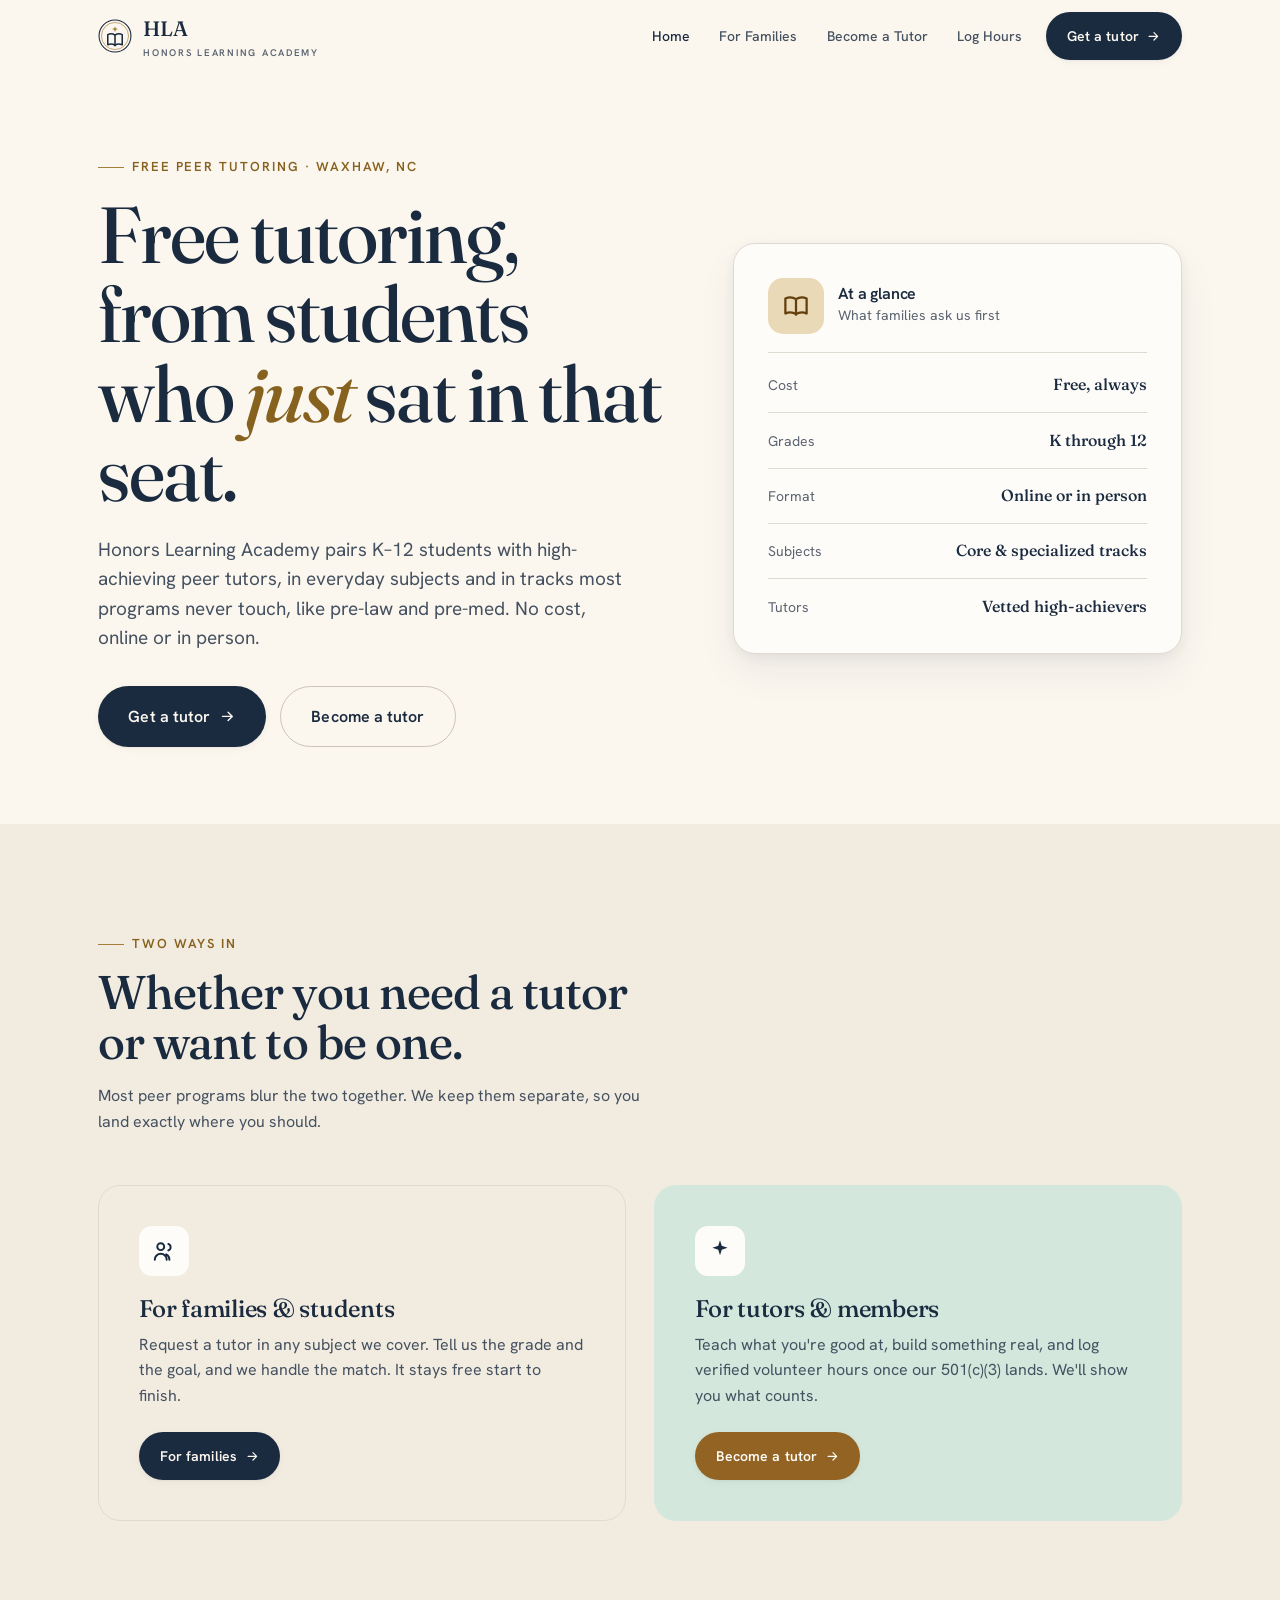
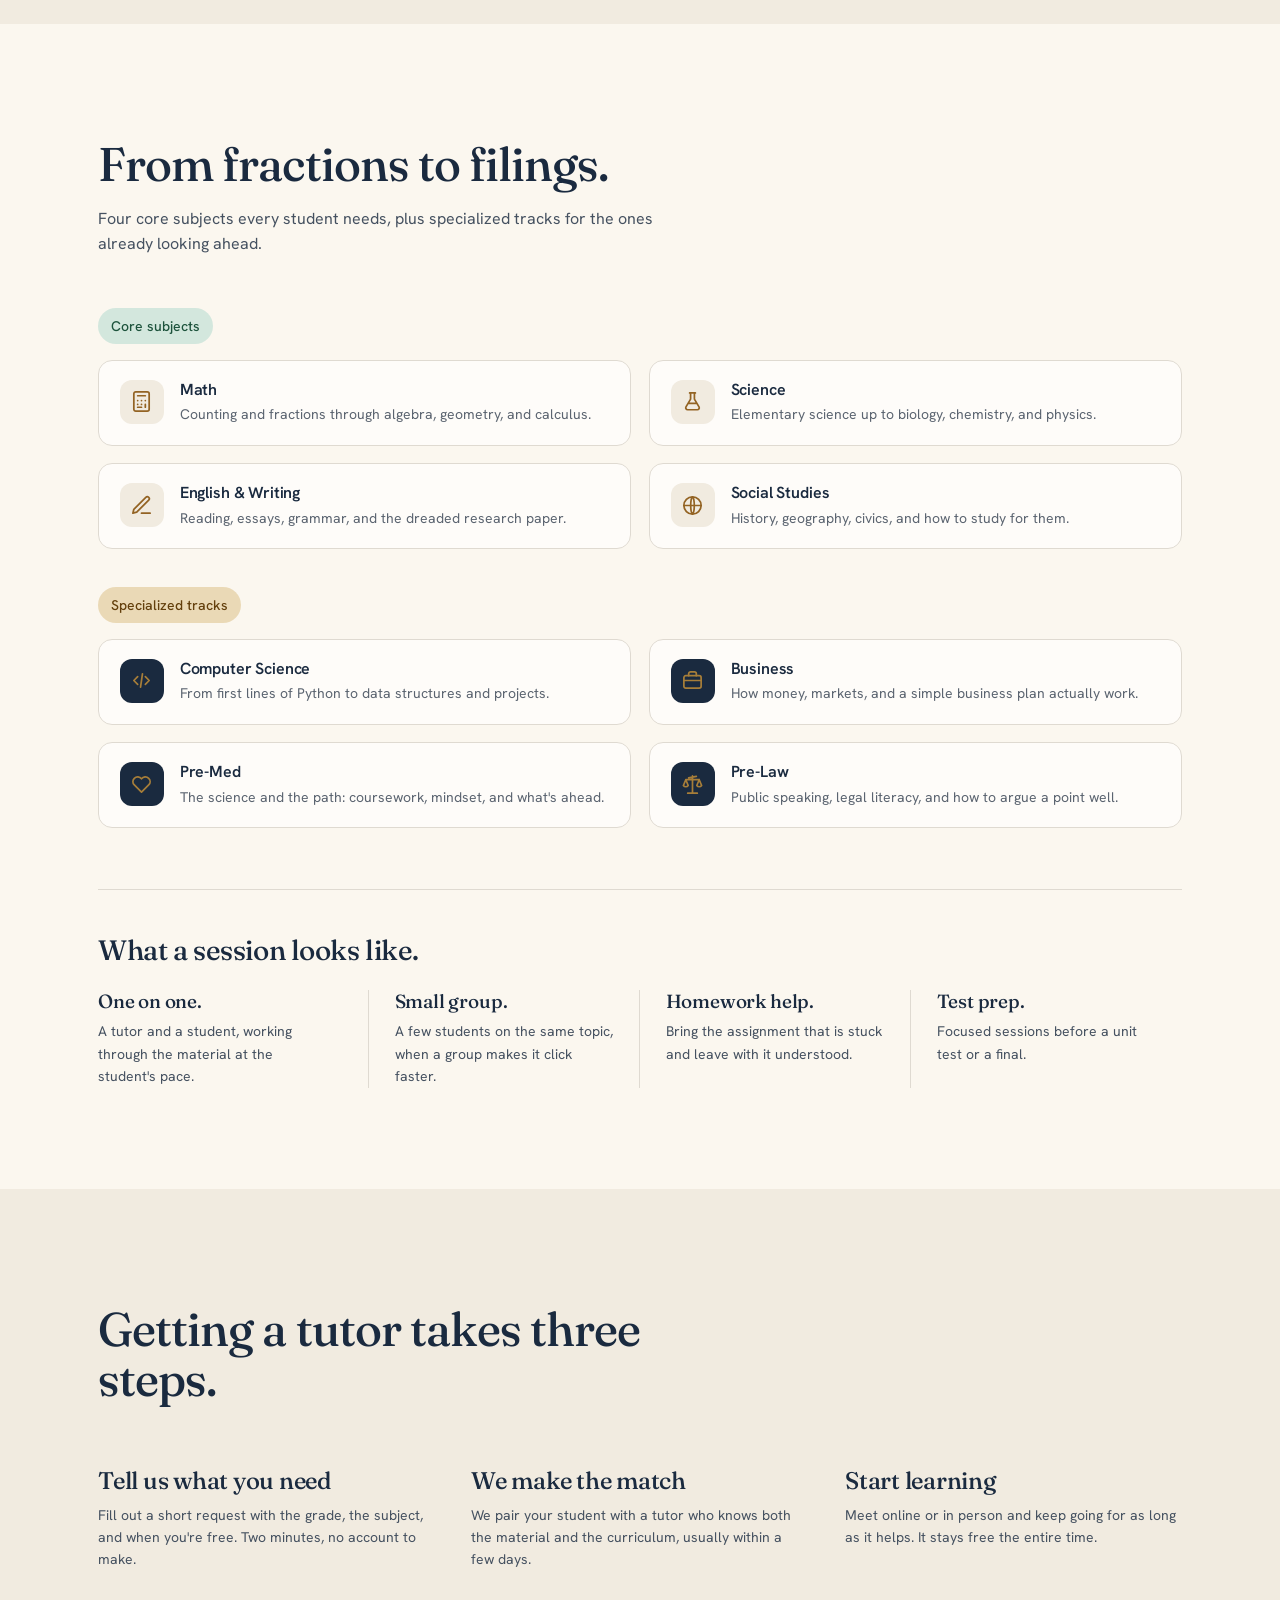
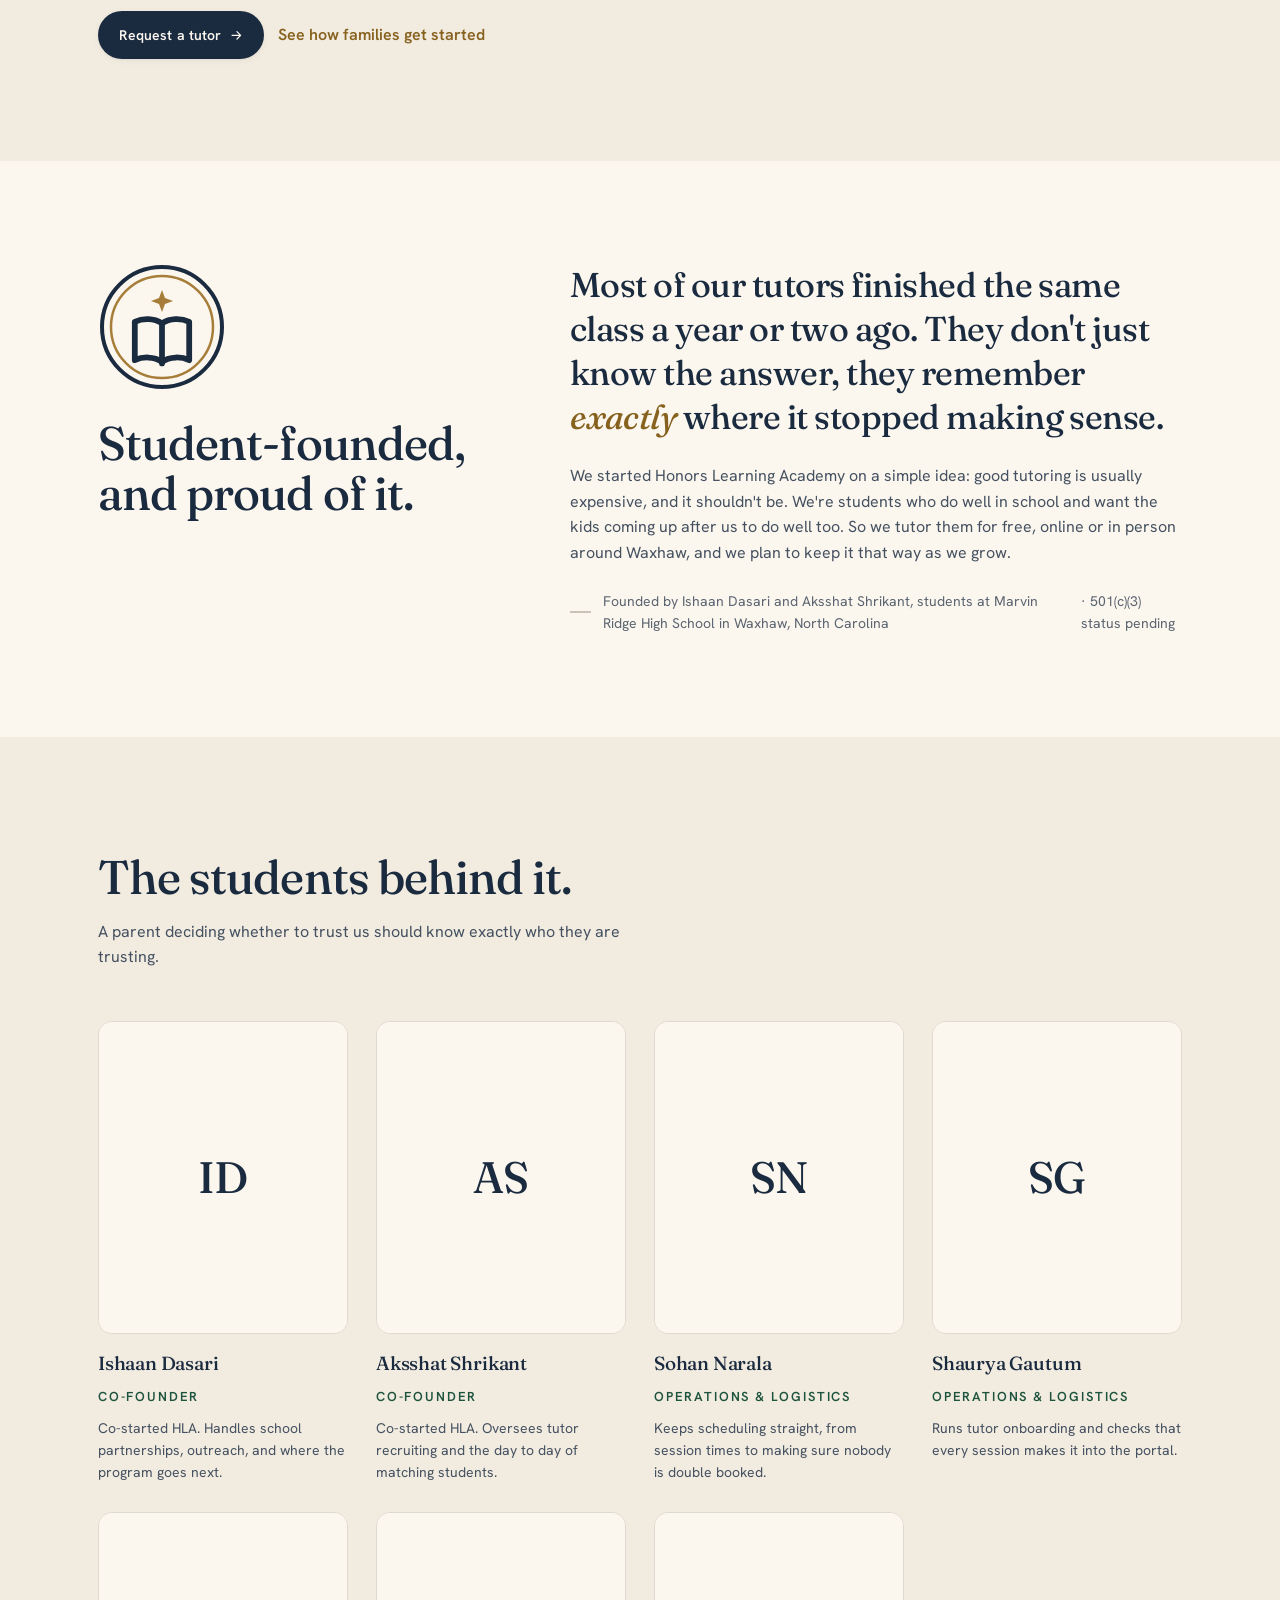
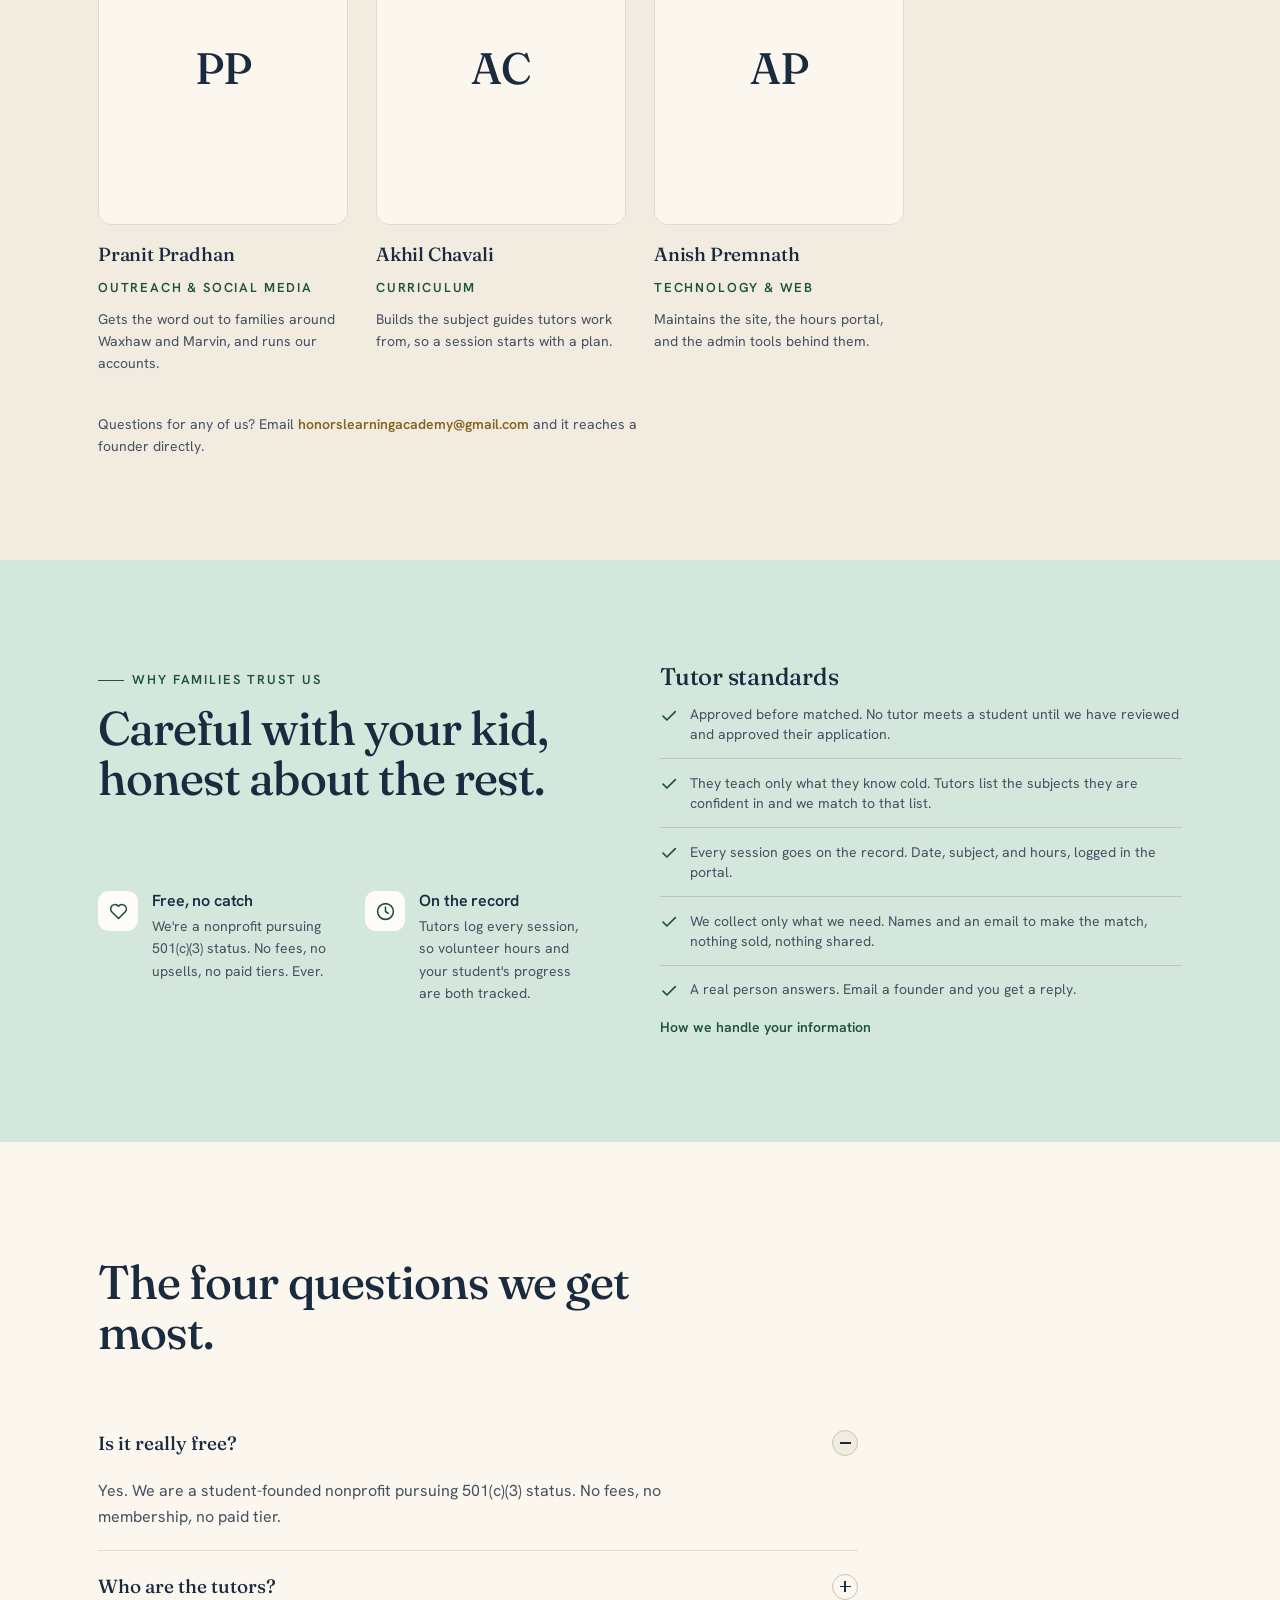
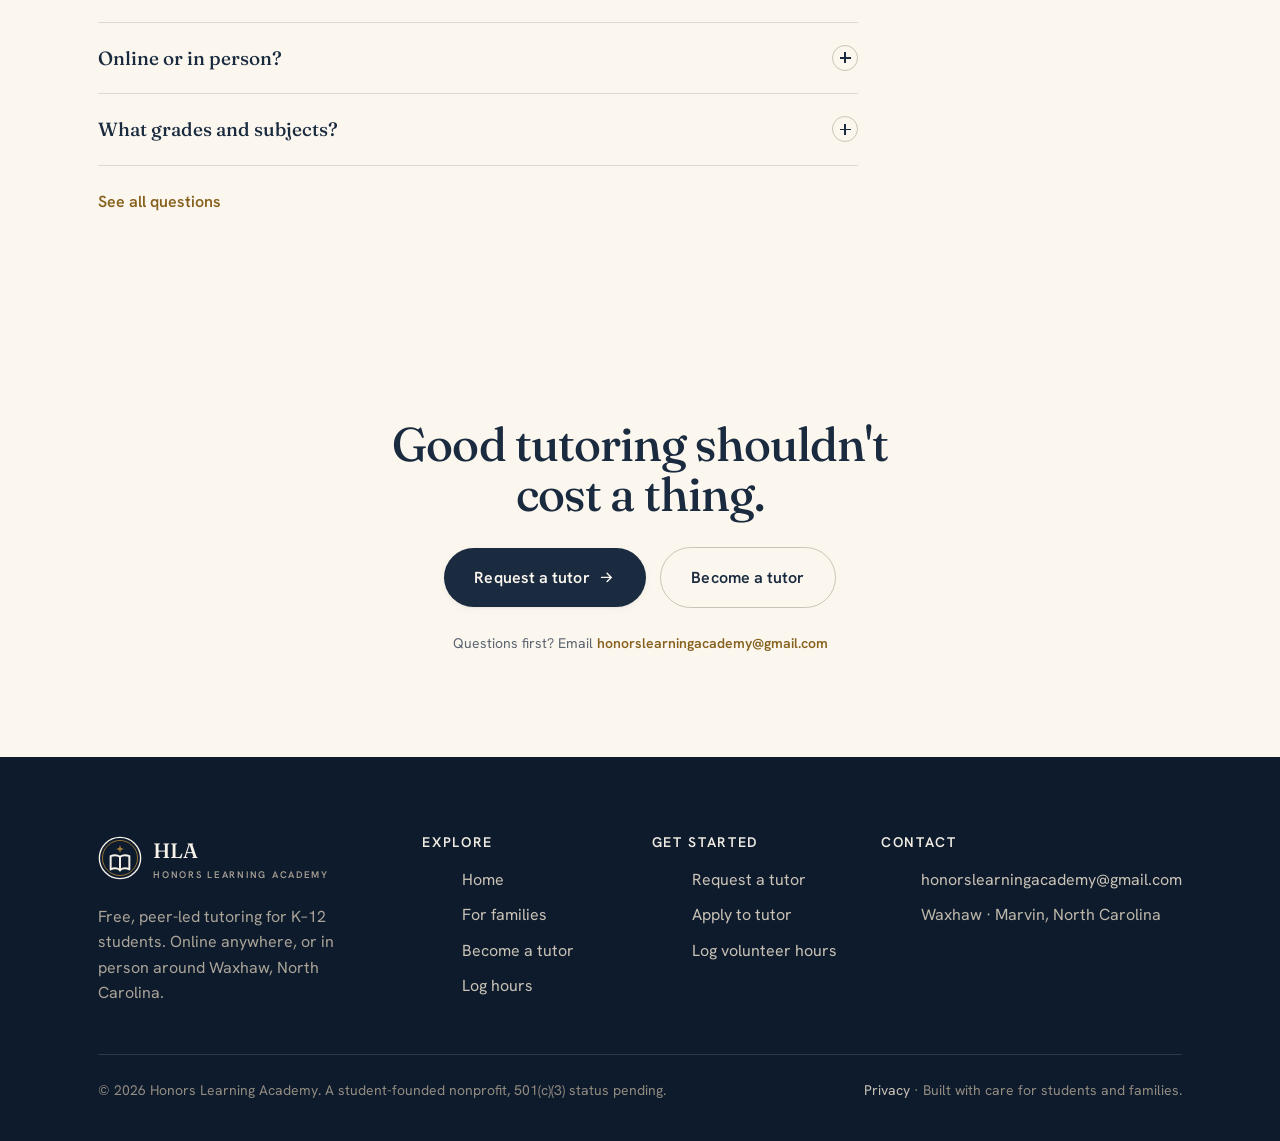
==== index.html @ f4c56e0d "Trim section scaffolding, cut hero redundancy, fill team bios" ====
<!DOCTYPE html>
<html lang="en">
<head>
  <meta charset="UTF-8" />
  <meta name="viewport" content="width=device-width, initial-scale=1" />
  <title>Honors Learning Academy: Free K–12 Tutoring in Waxhaw, NC</title>
  <meta name="description" content="A student-founded nonprofit offering free, peer-led tutoring for K–12 students in math, science, writing, and specialized tracks like pre-law and pre-med. Online or in person around Waxhaw, North Carolina." />
  <script>document.documentElement.classList.add('js');addEventListener('DOMContentLoaded',function(){setTimeout(function(){document.querySelectorAll('.reveal').forEach(function(e){e.classList.add('in')})},2400)})</script>
  <link rel="preconnect" href="https://fonts.googleapis.com" />
  <link rel="preconnect" href="https://fonts.gstatic.com" crossorigin />
  <link rel="stylesheet" href="css/styles.css" />
  <link rel="icon" href="assets/favicon.svg" type="image/svg+xml" />
  <link rel="stylesheet" href="css/pages.css" />
</head>
<body>
  <a class="skip-link" href="#main">Skip to content</a>
  <div data-nav></div>

  <main id="main">

    <!-- HERO -->
    <section class="hero wrap">
      <div class="hero__grid">
        <div class="hero__text">
          <span class="eyebrow reveal">Free peer tutoring · Waxhaw, NC</span>
          <h1 class="reveal" data-delay="1">Free tutoring, from students who <span class="serif-accent">just</span> sat in that seat.</h1>
          <p class="lede reveal" data-delay="2">Honors Learning Academy pairs K–12 students with high-achieving peer tutors, in everyday subjects and in tracks most programs never touch, like pre-law and pre-med. No cost, online or in person.</p>
          <div class="hero__btns reveal" data-delay="3">
            <a class="btn btn--primary btn--lg" href="students.html#request">Get a tutor <span data-ic="arrow"></span></a>
            <a class="btn btn--ghost btn--lg" href="tutors.html#apply">Become a tutor</a>
          </div>
        </div>

        <aside class="hero__aside reveal" data-delay="2">
          <div class="glance">
            <div class="glance__head">
              <div class="glance__badge" data-ic="book"></div>
              <div>
                <h3>At a glance</h3>
                <p>What families ask us first</p>
              </div>
            </div>
            <dl>
              <div class="row"><dt>Cost</dt><dd>Free, always</dd></div>
              <div class="row"><dt>Grades</dt><dd>K through 12</dd></div>
              <div class="row"><dt>Format</dt><dd>Online or in person</dd></div>
              <div class="row"><dt>Subjects</dt><dd>Core &amp; specialized tracks</dd></div>
              <div class="row"><dt>Tutors</dt><dd>Vetted high-achievers</dd></div>
            </dl>
          </div>
        </aside>
      </div>
    </section>

    <!-- TWO DOORS -->
    <section class="section band-sand">
      <div class="wrap">
        <div class="sec-head reveal">
          <span class="eyebrow">Two ways in</span>
          <h2>Whether you need a tutor or want to be one.</h2>
          <p>Most peer programs blur the two together. We keep them separate, so you land exactly where you should.</p>
        </div>
        <div class="doors">
          <div class="door door--family reveal">
            <div class="door__icon" data-ic="users"></div>
            <h3>For families &amp; students</h3>
            <p>Request a tutor in any subject we cover. Tell us the grade and the goal, and we handle the match. It stays free start to finish.</p>
            <a class="btn btn--primary" href="students.html">For families <span data-ic="arrow"></span></a>
          </div>
          <div class="door door--tutor reveal" data-delay="1">
            <div class="door__icon" data-ic="spark"></div>
            <h3>For tutors &amp; members</h3>
            <p>Teach what you're good at, build something real, and log verified volunteer hours once our 501(c)(3) lands. We'll show you what counts.</p>
            <a class="btn btn--gold" href="tutors.html">Become a tutor <span data-ic="arrow"></span></a>
          </div>
        </div>
      </div>
    </section>

    <!-- SUBJECTS -->
    <section class="section">
      <div class="wrap">
        <div class="sec-head reveal">
          <h2>From fractions to filings.</h2>
          <p>Four core subjects every student needs, plus specialized tracks for the ones already looking ahead.</p>
        </div>

        <div class="subjects__group reveal">
          <span class="pill pill--green" style="margin-bottom:1rem">Core subjects</span>
          <div class="subjects__grid">
            <div class="subj"><div class="subj__ic" data-ic="calc"></div><div><h4>Math</h4><p>Counting and fractions through algebra, geometry, and calculus.</p></div></div>
            <div class="subj"><div class="subj__ic" data-ic="flask"></div><div><h4>Science</h4><p>Elementary science up to biology, chemistry, and physics.</p></div></div>
            <div class="subj"><div class="subj__ic" data-ic="pen"></div><div><h4>English &amp; Writing</h4><p>Reading, essays, grammar, and the dreaded research paper.</p></div></div>
            <div class="subj"><div class="subj__ic" data-ic="globe"></div><div><h4>Social Studies</h4><p>History, geography, civics, and how to study for them.</p></div></div>
          </div>
        </div>

        <div class="subjects__group reveal">
          <span class="pill pill--gold" style="margin-bottom:1rem">Specialized tracks</span>
          <div class="subjects__grid">
            <div class="subj subj--spec"><div class="subj__ic" data-ic="code"></div><div><h4>Computer Science</h4><p>From first lines of Python to data structures and projects.</p></div></div>
            <div class="subj subj--spec"><div class="subj__ic" data-ic="briefcase"></div><div><h4>Business</h4><p>How money, markets, and a simple business plan actually work.</p></div></div>
            <div class="subj subj--spec"><div class="subj__ic" data-ic="heart"></div><div><h4>Pre-Med</h4><p>The science and the path: coursework, mindset, and what's ahead.</p></div></div>
            <div class="subj subj--spec"><div class="subj__ic" data-ic="scale"></div><div><h4>Pre-Law</h4><p>Public speaking, legal literacy, and how to argue a point well.</p></div></div>
          </div>
        </div>

        <div class="formats reveal">
          <h3 class="formats__heading">What a session looks like.</h3>
          <div class="formats__row">
            <div class="formats__item">
              <h4>One on one.</h4>
              <p>A tutor and a student, working through the material at the student's pace.</p>
            </div>
            <div class="formats__item">
              <h4>Small group.</h4>
              <p>A few students on the same topic, when a group makes it click faster.</p>
            </div>
            <div class="formats__item">
              <h4>Homework help.</h4>
              <p>Bring the assignment that is stuck and leave with it understood.</p>
            </div>
            <div class="formats__item">
              <h4>Test prep.</h4>
              <p>Focused sessions before a unit test or a final.</p>
            </div>
          </div>
        </div>
      </div>
    </section>

    <!-- HOW IT WORKS -->
    <section class="section band-sand">
      <div class="wrap">
        <div class="sec-head reveal">
          <h2>Getting a tutor takes three steps.</h2>
        </div>
        <div class="steps">
          <div class="step reveal">
            <h4>Tell us what you need</h4>
            <p>Fill out a short request with the grade, the subject, and when you're free. Two minutes, no account to make.</p>
          </div>
          <div class="step reveal" data-delay="1">
            <h4>We make the match</h4>
            <p>We pair your student with a tutor who knows both the material and the curriculum, usually within a few days.</p>
          </div>
          <div class="step reveal" data-delay="2">
            <h4>Start learning</h4>
            <p>Meet online or in person and keep going for as long as it helps. It stays free the entire time.</p>
          </div>
        </div>
        <div class="cluster reveal" style="margin-top:2.5rem">
          <a class="btn btn--primary" href="students.html#request">Request a tutor <span data-ic="arrow"></span></a>
          <a class="link-gold" href="students.html">See how families get started</a>
        </div>
      </div>
    </section>

    <!-- MISSION -->
    <section class="section">
      <div class="wrap split">
        <div class="reveal">
          <span class="crest crest--seal" data-crest aria-hidden="true"></span>
          <h2>Student-founded, and proud of it.</h2>
        </div>
        <div class="reveal" data-delay="1">
          <p class="pullquote">Most of our tutors finished the same class a year or two ago. They don't just know the answer, they remember <span class="serif-accent">exactly</span> where it stopped making sense.</p>
          <p style="margin-top:1.5rem" data-bind="mission"></p>
          <div class="sig"><span class="sig__line"></span> <span data-bind="founders">Founded and run by students in Waxhaw, North Carolina</span> · 501(c)(3) status pending</div>
        </div>
      </div>
    </section>

    <!-- TEAM (rendered from config; hidden while roster is empty) -->
    <section class="section band-sand" data-team-section hidden>
      <div class="wrap">
        <div class="sec-head reveal">
          <h2>The students behind it.</h2>
          <p>A parent deciding whether to trust us should know exactly who they are trusting.</p>
        </div>
        <div class="team" data-team></div>
        <p class="team__note reveal">Questions for any of us? Email <a class="link-gold" data-bind="contact.email" href="mailto:honorslearningacademy@gmail.com">honorslearningacademy@gmail.com</a> and it reaches a founder directly.</p>
      </div>
    </section>

    <!-- TRUST -->
    <section class="section band-green">
      <div class="wrap trust-layout">
        <div class="trust-layout__head sec-head reveal">
          <span class="eyebrow">Why families trust us</span>
          <h2>Careful with your kid, honest about the rest.</h2>
        </div>
        <div class="trust-layout__standards reveal" data-delay="1">
          <h3 class="trust-standards__title">Tutor standards</h3>
          <ul class="trust-standards">
            <li>
              <span class="trust-standards__ic" data-ic="check" aria-hidden="true"></span>
              <p>Approved before matched. No tutor meets a student until we have reviewed and approved their application.</p>
            </li>
            <li>
              <span class="trust-standards__ic" data-ic="check" aria-hidden="true"></span>
              <p>They teach only what they know cold. Tutors list the subjects they are confident in and we match to that list.</p>
            </li>
            <li>
              <span class="trust-standards__ic" data-ic="check" aria-hidden="true"></span>
              <p>Every session goes on the record. Date, subject, and hours, logged in the portal.</p>
            </li>
            <li>
              <span class="trust-standards__ic" data-ic="check" aria-hidden="true"></span>
              <p>We collect only what we need. Names and an email to make the match, nothing sold, nothing shared.</p>
            </li>
            <li>
              <span class="trust-standards__ic" data-ic="check" aria-hidden="true"></span>
              <p>A real person answers. Email a founder and you get a reply.</p>
            </li>
          </ul>
          <a class="trust-standards__link" href="privacy.html">How we handle your information</a>
        </div>
        <div class="trust-layout__items trust">
          <div class="trust__item reveal">
            <div class="trust__ic" data-ic="heart"></div>
            <div><h4>Free, no catch</h4><p>We're a nonprofit pursuing 501(c)(3) status. No fees, no upsells, no paid tiers. Ever.</p></div>
          </div>
          <div class="trust__item reveal" data-delay="1">
            <div class="trust__ic" data-ic="clock"></div>
            <div><h4>On the record</h4><p>Tutors log every session, so volunteer hours and your student's progress are both tracked.</p></div>
          </div>
        </div>
      </div>
    </section>

    <!-- FAQ -->
    <section class="section">
      <div class="wrap">
        <div class="sec-head reveal">
          <h2>The four questions we get most.</h2>
        </div>
        <div class="faq reveal">
          <details open>
            <summary>Is it really free?<span class="ic"></span></summary>
            <div class="faq__body">Yes. We are a student-founded nonprofit pursuing 501(c)(3) status. No fees, no membership, no paid tier.</div>
          </details>
          <details>
            <summary>Who are the tutors?<span class="ic"></span></summary>
            <div class="faq__body">High-achieving high school and college students we review and approve before they ever meet your child. Most recently sat in the same class.</div>
          </details>
          <details>
            <summary>Online or in person?<span class="ic"></span></summary>
            <div class="faq__body">Both. Online works anywhere. In person happens around Waxhaw and Marvin, North Carolina.</div>
          </details>
          <details>
            <summary>What grades and subjects?<span class="ic"></span></summary>
            <div class="faq__body">Kindergarten through 12th. Math, science, English and writing, and social studies, plus computer science, business, pre-med, and pre-law.</div>
          </details>
        </div>
        <p class="reveal" style="margin-top:1.5rem">
          <a class="link-gold" href="students.html#faq">See all questions</a>
        </p>
      </div>
    </section>

    <!-- CTA -->
    <section class="section cta-band">
      <div class="wrap">
        <h2 class="reveal" data-delay="1">Good tutoring shouldn't cost a thing.</h2>
        <div class="cluster reveal" data-delay="2">
          <a class="btn btn--primary btn--lg" href="students.html#request">Request a tutor <span data-ic="arrow"></span></a>
          <a class="btn btn--ghost btn--lg" href="tutors.html#apply">Become a tutor</a>
        </div>
        <p class="reveal" data-delay="3" style="margin:1.5rem auto 0;color:var(--muted);font-size:var(--t-sm)">Questions first? Email <a class="link-gold" data-bind="contact.email" href="mailto:honorslearningacademy@gmail.com">honorslearningacademy@gmail.com</a><span data-cta-phone></span></p>
      </div>
    </section>

  </main>

  <div data-footer></div>

  <script src="js/config.js"></script>
  <script src="js/main.js"></script>
</body>
</html>
---- css/styles.css ----
/* ============================================================
   Honors Learning Academy — Design System
   Premium editorial, light. Fraunces + Hanken Grotesk.
   ============================================================ */

@import url('https://fonts.googleapis.com/css2?family=Fraunces:opsz,wght@9..144,400..600&family=Hanken+Grotesk:wght@400;500;600;700&display=swap');

/* ---- Tokens ---- */
:root {
  /* color */
  --paper:      oklch(97.6% 0.011 84);
  --paper-2:    oklch(94.3% 0.016 83);
  --surface:    oklch(99.2% 0.005 84);
  --ink:        oklch(28%   0.045 256);
  --ink-soft:   oklch(43%   0.030 256);
  --muted:      oklch(50%   0.022 256);
  --gold:       oklch(62%   0.100 78);
  --gold-deep:  oklch(54%   0.100 70);
  --gold-ink:   oklch(52%   0.095 78); /* #8A6420, text only; clears 4.5:1 on paper */
  --gold-soft:  oklch(89%   0.050 86);
  --green:      oklch(40%   0.070 162);
  --green-soft: oklch(91%   0.025 163);
  --line:       oklch(89%   0.014 84);
  --line-strong:oklch(82%   0.018 84);
  --ink-invert: oklch(22%   0.040 256);

  /* fonts */
  --serif: 'Fraunces', Georgia, 'Times New Roman', serif;
  --sans:  'Hanken Grotesk', system-ui, -apple-system, sans-serif;

  /* type scale (1.25) */
  --t-eyebrow: 0.8125rem;
  --t-sm:   0.875rem;
  --t-base: 1rem;
  --t-lg:   1.1875rem;
  --t-xl:   1.5rem;
  --t-2xl:  2.1rem;
  --t-3xl:  2.95rem;
  --t-4xl:  4rem;
  --t-5xl:  5.25rem;

  /* space */
  --sp-1: 0.5rem;  --sp-2: 0.75rem; --sp-3: 1rem;   --sp-4: 1.5rem;
  --sp-5: 2rem;    --sp-6: 3rem;    --sp-7: 4.5rem;  --sp-8: 6.5rem;
  --sp-9: 9rem;

  --radius:   14px;
  --radius-sm: 9px;
  --radius-lg: 22px;
  --maxw: 1180px;

  --shadow-sm: 0 1px 2px oklch(28% 0.045 256 / 0.05), 0 2px 8px oklch(28% 0.045 256 / 0.04);
  --shadow-md: 0 4px 14px oklch(28% 0.045 256 / 0.07), 0 18px 40px oklch(28% 0.045 256 / 0.06);
  --shadow-lg: 0 10px 30px oklch(28% 0.045 256 / 0.10), 0 30px 70px oklch(28% 0.045 256 / 0.09);

  --ease: cubic-bezier(0.22, 1, 0.36, 1);          /* ease-out-quart-ish */
  --ease-soft: cubic-bezier(0.16, 1, 0.3, 1);      /* ease-out-expo-ish */
}

/* ---- Reset ---- */
*, *::before, *::after { box-sizing: border-box; }
* { margin: 0; }
html { -webkit-text-size-adjust: 100%; scroll-behavior: smooth; }
@media (prefers-reduced-motion: reduce) { html { scroll-behavior: auto; } }

body {
  font-family: var(--sans);
  font-size: var(--t-base);
  line-height: 1.6;
  color: var(--ink-soft);
  background: var(--paper);
  -webkit-font-smoothing: antialiased;
  text-rendering: optimizeLegibility;
  overflow-x: hidden;
}

img, svg, video { display: block; max-width: 100%; }
[hidden] { display: none !important; }
a { color: inherit; text-decoration: none; }
button { font: inherit; color: inherit; cursor: pointer; background: none; border: none; }
input, textarea, select, button { font-family: inherit; }
:focus-visible { outline: 2.5px solid var(--gold); outline-offset: 3px; border-radius: 4px; }

/* ---- Typography ---- */
h1, h2, h3, h4 { font-family: var(--serif); color: var(--ink); font-weight: 480; line-height: 1.05; letter-spacing: -0.01em; }
h1 { font-size: clamp(2.6rem, 6.2vw, var(--t-5xl)); font-weight: 460; line-height: 1.0; letter-spacing: -0.025em; }
h2 { font-size: clamp(2rem, 4.2vw, var(--t-3xl)); letter-spacing: -0.02em; }
h3 { font-size: var(--t-xl); line-height: 1.15; }
h4 { font-size: var(--t-lg); line-height: 1.25; }

p { max-width: 68ch; }
strong { color: var(--ink); font-weight: 600; }

.eyebrow {
  font-family: var(--sans);
  font-size: var(--t-eyebrow);
  font-weight: 600;
  text-transform: uppercase;
  letter-spacing: 0.15em;
  color: var(--gold-ink);
  display: inline-flex; align-items: center; gap: 0.6em;
}
.eyebrow::before {
  content: ""; width: 26px; height: 1.5px; background: var(--gold); display: inline-block;
}
.eyebrow.no-rule::before { display: none; }

.lede { font-size: clamp(1.0625rem, 1.6vw, var(--t-lg)); color: var(--ink-soft); line-height: 1.55; }
.serif-accent { font-family: var(--serif); font-style: italic; font-weight: 460; color: var(--gold-ink); }

/* ---- Layout ---- */
.wrap { width: 100%; max-width: var(--maxw); margin-inline: auto; padding-inline: clamp(1.25rem, 5vw, 3rem); }
.section { padding-block: clamp(3.5rem, 8vw, var(--sp-8)); }
.section--tight { padding-block: clamp(2.5rem, 5vw, var(--sp-7)); }
.band-sand { background: var(--paper-2); }
.band-green { background: var(--green-soft); }
.band-green .eyebrow { color: var(--green); }
.band-green .eyebrow::before { background: var(--green); }
.band-ink { background: var(--ink-invert); color: oklch(86% 0.02 84); }
.band-ink h1, .band-ink h2, .band-ink h3 { color: oklch(96% 0.012 84); }

.grid { display: grid; gap: clamp(1.5rem, 3vw, var(--sp-5)); }
.center-col { max-width: 56ch; margin-inline: auto; text-align: center; }

/* ---- Buttons ---- */
.btn {
  display: inline-flex; align-items: center; justify-content: center; gap: 0.55em;
  font-family: var(--sans); font-weight: 600; font-size: var(--t-sm);
  letter-spacing: 0.005em; padding: 0.85em 1.5em; border-radius: 100px;
  min-height: 48px; transition: transform .2s var(--ease), background-color .2s var(--ease), box-shadow .25s var(--ease), color .2s var(--ease), border-color .2s var(--ease);
  will-change: transform; white-space: nowrap;
}
.btn svg { width: 1.05em; height: 1.05em; }
.btn--primary { background: var(--ink); color: var(--paper); box-shadow: var(--shadow-sm); }
.btn--primary:hover { background: oklch(24% 0.045 256); transform: translateY(-2px); box-shadow: var(--shadow-md); }
.btn--gold { background: var(--gold-deep); color: oklch(99% 0.005 84); box-shadow: var(--shadow-sm); }
.btn--gold:hover { background: oklch(48% 0.10 66); transform: translateY(-2px); box-shadow: var(--shadow-md); }
.btn--ghost { background: transparent; color: var(--ink); border: 1.5px solid var(--line-strong); }
.btn--ghost:hover { border-color: var(--ink); transform: translateY(-2px); }
.btn--lg { padding: 1.05em 1.9em; font-size: var(--t-base); min-height: 56px; }
.btn--block { width: 100%; }
.btn:active { transform: translateY(0); }

.link-gold {
  color: var(--gold-ink); font-weight: 600; background-image: linear-gradient(var(--gold), var(--gold));
  background-size: 0% 1.5px; background-position: 0 100%; background-repeat: no-repeat;
  transition: background-size .28s var(--ease);
}
.link-gold:hover { background-size: 100% 1.5px; }

/* ---- Cards ---- */
.card {
  background: var(--surface); border: 1px solid var(--line); border-radius: var(--radius);
  padding: clamp(1.4rem, 2.4vw, 2rem);
  transition: transform .3s var(--ease), box-shadow .3s var(--ease), border-color .3s var(--ease);
}
.card--hover:hover { transform: translateY(-4px); box-shadow: var(--shadow-md); border-color: var(--line-strong); }

/* ---- Pills / tags ---- */
.pill {
  display: inline-flex; align-items: center; gap: 0.45em; font-size: var(--t-sm); font-weight: 500;
  padding: 0.4em 0.85em; border-radius: 100px; border: 1px solid var(--line-strong); color: var(--ink-soft);
  background: var(--surface);
}
.pill--gold { background: var(--gold-soft); border-color: transparent; color: oklch(40% 0.08 70); }
.pill--green { background: var(--green-soft); border-color: transparent; color: var(--green); }
.pill svg { width: 1em; height: 1em; }

/* ---- Nav ---- */
.nav {
  position: sticky; top: 0; z-index: 100; background: oklch(97.6% 0.011 84 / 0.82);
  backdrop-filter: saturate(140%) blur(10px); -webkit-backdrop-filter: saturate(140%) blur(10px);
  border-bottom: 1px solid transparent; transition: border-color .3s var(--ease), background-color .3s var(--ease);
}
.nav.scrolled { border-bottom-color: var(--line); background: oklch(97.6% 0.011 84 / 0.94); }
.nav__inner { display: flex; align-items: center; justify-content: space-between; gap: 1.5rem; height: 72px; }
.brand { display: inline-flex; align-items: center; gap: 0.7rem; font-family: var(--serif); font-weight: 500; font-size: 1.3rem; color: var(--ink); letter-spacing: -0.01em; }
.brand__mark { width: 38px; height: 38px; flex: none; }
.brand small { display:block; font-family: var(--sans); font-size: 0.6rem; letter-spacing: 0.18em; text-transform: uppercase; color: var(--muted); font-weight: 600; }
.nav__links { display: flex; align-items: center; gap: 0.35rem; }
.nav__link { font-size: var(--t-sm); font-weight: 500; color: var(--ink-soft); padding: 0.5em 0.85em; border-radius: 100px; transition: color .2s var(--ease), background-color .2s var(--ease); }
.nav__link:hover { color: var(--ink); background: var(--paper-2); }
.nav__link.active { color: var(--ink); }
.nav__cta { margin-left: 0.4rem; }
.nav__burger { display: none; width: 44px; height: 44px; align-items: center; justify-content: center; border-radius: 10px; }
.nav__burger span { display:block; width: 20px; height: 1.7px; background: var(--ink); position: relative; transition: transform .3s var(--ease), opacity .2s var(--ease); }
.nav__burger span::before, .nav__burger span::after { content:""; position:absolute; left:0; width: 20px; height: 1.7px; background: var(--ink); transition: transform .3s var(--ease); }
.nav__burger span::before { top: -6px; } .nav__burger span::after { top: 6px; }
.nav.open .nav__burger span { background: transparent; }
.nav.open .nav__burger span::before { transform: translateY(6px) rotate(45deg); }
.nav.open .nav__burger span::after { transform: translateY(-6px) rotate(-45deg); }

/* ---- Footer ---- */
.footer { background: var(--ink-invert); color: oklch(78% 0.02 84); padding-block: clamp(3rem, 6vw, 5rem) 2.5rem; }
.footer a { color: oklch(82% 0.02 84); transition: color .2s var(--ease); }
.footer a:hover { color: var(--gold); }
.footer h4 { color: oklch(94% 0.012 84); font-family: var(--sans); font-size: var(--t-sm); text-transform: uppercase; letter-spacing: 0.12em; font-weight: 600; margin-bottom: 1rem; }
.footer__grid { display: grid; grid-template-columns: 1.5fr 1fr 1fr 1fr; gap: 2.5rem; }
.footer__brand .brand { color: oklch(96% 0.012 84); }
.footer__brand .brand small { color: oklch(70% 0.02 84); }
.footer__social { display: flex; gap: 0.6rem; margin-top: 1.25rem; }
.footer__social a { width: 40px; height: 40px; border: 1px solid oklch(40% 0.03 256); border-radius: 50%; display: grid; place-items: center; transition: border-color .2s var(--ease), background-color .2s var(--ease), transform .2s var(--ease); }
.footer__social a:hover { border-color: var(--gold); background: oklch(30% 0.04 256); transform: translateY(-2px); }
.footer__social svg { width: 18px; height: 18px; }
.footer__bottom { margin-top: 3rem; padding-top: 1.5rem; border-top: 1px solid oklch(34% 0.03 256); display: flex; flex-wrap: wrap; gap: 1rem; justify-content: space-between; font-size: var(--t-sm); color: oklch(64% 0.02 84); }

/* ---- Announcement bar ---- */
.announce { background: var(--ink-invert); color: oklch(90% 0.02 84); font-size: var(--t-sm); }
.announce__inner { display: flex; align-items: center; gap: 0.7rem; min-height: 42px; padding-block: 0.5rem; }
.announce__dot { width: 7px; height: 7px; border-radius: 50%; background: var(--gold); flex: none; box-shadow: 0 0 0 3px oklch(62% 0.1 78 / 0.25); }
.announce p { margin: 0; max-width: none; }

/* ---- Stats ---- */
.stat__value { font-family: var(--serif); font-size: clamp(2.2rem, 4vw, 3rem); font-weight: 480; color: var(--ink); line-height: 1; letter-spacing: -0.02em; }
.stat__label { font-weight: 600; color: var(--ink); margin-top: 0.5rem; }
.stat__note { font-size: var(--t-sm); color: var(--muted); margin-top: 0.15rem; }

/* ---- Reveal motion (only hidden when JS is present, so no-JS shows content) ---- */
.js .reveal { opacity: 0; transform: translateY(18px); transition: opacity .7s var(--ease-soft), transform .7s var(--ease-soft), filter .7s var(--ease-soft); filter: blur(4px); will-change: transform, opacity; }
.reveal.in { opacity: 1; transform: none; filter: none; }
.reveal[data-delay="1"] { transition-delay: .06s; }
.reveal[data-delay="2"] { transition-delay: .12s; }
.reveal[data-delay="3"] { transition-delay: .18s; }
.reveal[data-delay="4"] { transition-delay: .24s; }
.reveal[data-delay="5"] { transition-delay: .30s; }

@media (prefers-reduced-motion: reduce) {
  .js .reveal { opacity: 1; transform: none; filter: none; transition: none; }
  .btn, .card, .nav__link, .link-gold { transition: none !important; }
}

/* ---- Forms ---- */
.field { display: flex; flex-direction: column; gap: 0.45rem; margin-bottom: 1.25rem; }
.field label { font-size: var(--t-sm); font-weight: 600; color: var(--ink); }
.field .req { color: var(--gold-ink); }
.field .hint { font-size: var(--t-sm); color: var(--muted); }
.field input, .field select, .field textarea {
  width: 100%; padding: 0.8em 0.95em; border: 1.5px solid var(--line-strong); border-radius: var(--radius-sm);
  background: var(--surface); color: var(--ink); font-size: var(--t-base);
  transition: border-color .2s var(--ease), box-shadow .2s var(--ease);
}
.field input::placeholder, .field textarea::placeholder { color: oklch(68% 0.015 256); }
.field input:focus, .field select:focus, .field textarea:focus { outline: none; border-color: var(--gold); box-shadow: 0 0 0 3px var(--gold-soft); }
.field textarea { resize: vertical; min-height: 110px; }
.field.invalid input, .field.invalid select, .field.invalid textarea { border-color: oklch(55% 0.18 25); }
.field .error { font-size: var(--t-sm); color: oklch(50% 0.18 25); display: none; }
.field.invalid .error { display: block; }
.choice-row { display: flex; flex-wrap: wrap; gap: 0.6rem; }
.choice {
  display: inline-flex; align-items: center; gap: 0.5em; padding: 0.6em 1em; border: 1.5px solid var(--line-strong);
  border-radius: 100px; font-size: var(--t-sm); font-weight: 500; cursor: pointer; transition: all .2s var(--ease); user-select: none;
}
.choice input { position: absolute; opacity: 0; pointer-events: none; }
.choice:has(input:checked) { border-color: var(--ink); background: var(--ink); color: var(--paper); }
.choice:hover { border-color: var(--ink); }

/* ---- Utilities ---- */
.u-center { text-align: center; }
.u-mt-1 { margin-top: var(--sp-2); } .u-mt-2 { margin-top: var(--sp-3); } .u-mt-3 { margin-top: var(--sp-4); } .u-mt-4 { margin-top: var(--sp-5); } .u-mt-6 { margin-top: var(--sp-6); }
.u-mb-2 { margin-bottom: var(--sp-3); } .u-mb-3 { margin-bottom: var(--sp-4); } .u-mb-4 { margin-bottom: var(--sp-5); }
.cluster { display: flex; flex-wrap: wrap; gap: 0.85rem; align-items: center; }
.tabular { font-variant-numeric: tabular-nums; }
.visually-hidden { position:absolute; width:1px; height:1px; padding:0; margin:-1px; overflow:hidden; clip:rect(0 0 0 0); white-space:nowrap; border:0; }
.skip-link { position:absolute; left:-999px; top:0; background:var(--ink); color:var(--paper); padding:.7em 1.2em; border-radius:0 0 8px 0; z-index:1000; }
.skip-link:focus { left:0; }

/* ============================================================
   Page sections
   ============================================================ */
.sec-head { max-width: 62ch; margin-bottom: clamp(2rem, 4vw, 3.25rem); }
.sec-head h2 { margin-block: 0.85rem 1rem; }
.sec-head p { color: var(--ink-soft); }

/* Hero */
.hero { padding-block: clamp(2.25rem, 6vw, 5rem) clamp(2.75rem, 6vw, 5rem); }
.hero__grid { display: grid; grid-template-columns: 1.12fr 0.88fr; gap: clamp(2rem, 5vw, 4.5rem); align-items: center; }
.hero h1 { margin-block: 1.1rem 1.4rem; }
.hero .lede { max-width: 48ch; }
.hero__btns { display: flex; flex-wrap: wrap; gap: 0.85rem; margin-top: 2.1rem; }

/* At-a-glance card */
.glance { background: var(--surface); border: 1px solid var(--line); border-radius: var(--radius-lg); padding: clamp(1.5rem, 3vw, 2.1rem); box-shadow: var(--shadow-md); }
.glance__head { display: flex; align-items: center; gap: 0.9rem; padding-bottom: 1.15rem; border-bottom: 1px solid var(--line); }
.glance__badge { width: 56px; height: 56px; flex: none; border-radius: 15px; background: var(--gold-soft); display: grid; place-items: center; color: oklch(40% 0.08 70); }
.glance__badge svg { width: 30px; height: 30px; }
.glance__head h3 { font-family: var(--sans); font-size: var(--t-base); font-weight: 600; }
.glance__head p { font-size: var(--t-sm); color: var(--muted); margin: 0; }
.glance dl { margin-top: 0.3rem; }
.glance .row { display: flex; justify-content: space-between; align-items: baseline; gap: 1rem; padding: 0.9rem 0; border-bottom: 1px solid var(--line); }
.glance .row:last-child { border-bottom: none; padding-bottom: 0; }
.glance dt { color: var(--muted); font-size: var(--t-sm); }
.glance dd { font-family: var(--serif); font-weight: 500; color: var(--ink); text-align: right; }

/* Stat band (editorial dividers, not glowing cards) */
.statband { display: grid; grid-template-columns: repeat(4, 1fr); border: 1px solid var(--line); border-radius: var(--radius-lg); overflow: hidden; background: var(--surface); }
.statband .stat { padding: clamp(1.5rem, 3vw, 2.25rem); border-right: 1px solid var(--line); }
.statband .stat:last-child { border-right: none; }

/* Two doors */
.doors { display: grid; grid-template-columns: 1fr 1fr; gap: clamp(1rem, 2.5vw, 1.75rem); }
.door { padding: clamp(1.6rem, 3.2vw, 2.5rem); border-radius: var(--radius-lg); border: 1px solid var(--line); transition: transform .3s var(--ease), box-shadow .3s var(--ease); }
.door--family { background: var(--paper-2); }
.door--tutor { background: var(--green-soft); border-color: transparent; }
.door:hover { transform: translateY(-4px); box-shadow: var(--shadow-md); }
.door__icon { width: 50px; height: 50px; border-radius: 13px; display: grid; place-items: center; background: var(--surface); color: var(--ink); margin-bottom: 1.2rem; }
.door__icon svg { width: 26px; height: 26px; }
.door h3 { margin-bottom: 0.55rem; }
.door p { color: var(--ink-soft); font-size: var(--t-base); }
.door .btn { margin-top: 1.5rem; }

/* Subjects */
.subjects__group + .subjects__group { margin-top: clamp(1.75rem, 3vw, 2.5rem); }
.subjects__grid { display: grid; grid-template-columns: repeat(2, 1fr); gap: clamp(0.75rem, 1.5vw, 1.1rem); }
.subj { display: flex; gap: 1rem; padding: 1.2rem 1.3rem; border-radius: var(--radius); border: 1px solid var(--line); background: var(--surface); align-items: flex-start; transition: border-color .25s var(--ease), transform .25s var(--ease), box-shadow .25s var(--ease); }
.subj:hover { border-color: var(--line-strong); transform: translateY(-2px); box-shadow: var(--shadow-sm); }
.subj__ic { width: 44px; height: 44px; flex: none; border-radius: 12px; display: grid; place-items: center; background: var(--paper-2); color: var(--gold-deep); }
.subj__ic svg { width: 23px; height: 23px; }
.subj h4 { font-family: var(--sans); font-size: var(--t-base); font-weight: 600; color: var(--ink); }
.subj p { font-size: var(--t-sm); color: var(--muted); margin-top: 0.2rem; }
.subj--spec .subj__ic { background: var(--ink); color: var(--gold); }

/* Steps */
.steps { display: grid; grid-template-columns: repeat(3, 1fr); gap: clamp(1.25rem, 3vw, 2.25rem); }
.step h4 { margin: 0.65rem 0 0.45rem; font-family: var(--serif); font-weight: 480; font-size: var(--t-xl); color: var(--ink); }
.step p { font-size: var(--t-sm); color: var(--ink-soft); }
.step--line { position: relative; }

/* Mission / editorial split */
.split { display: grid; grid-template-columns: 0.8fr 1.2fr; gap: clamp(2rem, 5vw, 4rem); align-items: start; }
.pullquote { font-family: var(--serif); font-weight: 460; font-size: clamp(1.45rem, 3vw, 2.15rem); line-height: 1.28; color: var(--ink); letter-spacing: -0.015em; }
.pullquote .serif-accent { font-size: inherit; }
.sig { margin-top: 1.5rem; display: flex; align-items: center; gap: 0.8rem; font-size: var(--t-sm); color: var(--muted); }
.sig__line { width: 32px; height: 1.5px; background: var(--line-strong); }

/* Trust strip */
.trust { display: grid; grid-template-columns: repeat(2, 1fr); gap: clamp(1.25rem, 3vw, 2.25rem); }
.trust__item { display: flex; gap: 0.9rem; align-items: flex-start; }
.trust__ic { width: 40px; height: 40px; flex: none; border-radius: 11px; background: var(--surface); color: var(--green); display: grid; place-items: center; }
.trust__ic svg { width: 21px; height: 21px; }
.trust h4 { font-family: var(--sans); font-size: var(--t-base); font-weight: 600; color: var(--ink); margin-bottom: 0.25rem; }
.trust p { font-size: var(--t-sm); color: var(--ink-soft); }

/* Trust band: asymmetric head + standards + remaining items */
.trust-layout {
  display: grid;
  grid-template-columns: 1fr 1.05fr;
  grid-template-areas:
    "head standards"
    "items standards";
  gap: clamp(1.5rem, 3vw, 2.5rem) clamp(2rem, 5vw, 4rem);
  align-items: start;
}
.trust-layout__head { grid-area: head; margin-bottom: 0; }
.trust-layout__standards { grid-area: standards; }
.trust-layout__items { grid-area: items; }
.trust-standards__title {
  font-family: var(--serif);
  font-size: var(--t-xl);
  font-weight: 480;
  color: var(--ink);
  margin-bottom: 0.85rem;
}
.trust-standards {
  list-style: none;
  margin: 0;
  padding: 0;
}
.trust-standards li {
  display: flex;
  gap: 0.75rem;
  align-items: flex-start;
  padding: 0.85rem 0;
  border-bottom: 1px solid oklch(82% 0.02 163);
  max-width: none;
}
.trust-standards li:first-child { padding-top: 0; }
.trust-standards li:last-child { border-bottom: none; padding-bottom: 0; }
.trust-standards li p {
  font-size: var(--t-sm);
  line-height: 1.45;
  color: var(--ink-soft);
  margin: 0;
  max-width: none;
}
.trust-standards__ic {
  flex: none;
  width: 1.15em;
  height: 1.15em;
  margin-top: 0.15em;
  color: var(--green);
  display: grid;
  place-items: center;
}
.trust-standards__ic svg { width: 100%; height: 100%; }
.trust-standards__link {
  display: inline-block;
  margin-top: 1rem;
  font-size: var(--t-sm);
  font-weight: 600;
  color: var(--green);
  background-image: linear-gradient(var(--green), var(--green));
  background-size: 0% 1.5px;
  background-position: 0 100%;
  background-repeat: no-repeat;
  transition: background-size .28s var(--ease);
}
.trust-standards__link:hover { background-size: 100% 1.5px; }

/* Crest seal */
.crest {
  display: inline-flex;
  color: var(--ink);
  flex: none;
  line-height: 0;
}
.crest__svg { width: 100%; height: 100%; }
.crest--nav { width: 34px; height: 34px; }
.crest--footer { width: 44px; height: 44px; }
.crest--seal {
  width: clamp(110px, 18vw, 128px);
  height: clamp(110px, 18vw, 128px);
  display: block;
  margin-bottom: 1.75rem;
  color: var(--ink);
}
.crest--invert { color: oklch(96% 0.012 84); }

/* Session formats (type-led, not subject tiles) */
.formats {
  margin-top: clamp(2.5rem, 5vw, 3.75rem);
  padding-top: clamp(2rem, 4vw, 2.75rem);
  border-top: 1px solid var(--line);
}
.formats__heading {
  font-family: var(--serif);
  font-size: clamp(1.35rem, 2.4vw, 1.75rem);
  font-weight: 480;
  color: var(--ink);
  margin-bottom: 1.5rem;
  letter-spacing: -0.015em;
}
.formats__row {
  display: grid;
  grid-template-columns: repeat(4, 1fr);
}
.formats__item {
  padding: 0 clamp(1.1rem, 2vw, 1.6rem);
  border-right: 1px solid var(--line);
}
.formats__item:first-child { padding-left: 0; }
.formats__item:last-child { border-right: none; padding-right: 0; }
.formats__item h4 {
  font-family: var(--serif);
  font-size: var(--t-lg);
  font-weight: 480;
  color: var(--ink);
  margin-bottom: 0.4rem;
}
.formats__item p {
  font-size: var(--t-sm);
  color: var(--ink-soft);
  margin: 0;
  max-width: 28ch;
}

/* Team roster */
.team {
  display: grid;
  grid-template-columns: repeat(4, 1fr);
  gap: clamp(1.25rem, 2.5vw, 1.75rem);
}
.team__card { display: flex; flex-direction: column; gap: 0.55rem; }
.team__media {
  aspect-ratio: 4 / 5;
  border: 1px solid var(--line);
  border-radius: var(--radius);
  overflow: hidden;
  background: var(--paper);
}
.team__photo {
  width: 100%;
  height: 100%;
  object-fit: cover;
  display: block;
}
.team__mono {
  width: 100%;
  height: 100%;
  display: grid;
  place-items: center;
  background: var(--paper);
  color: var(--ink);
}
.band-sand .team__mono { background: var(--paper); }
.team__mono span {
  font-family: var(--serif);
  font-size: clamp(2rem, 4vw, 2.75rem);
  font-weight: 480;
  letter-spacing: -0.02em;
  line-height: 1;
}
.team__name {
  font-family: var(--serif);
  font-size: var(--t-lg);
  font-weight: 480;
  color: var(--ink);
  letter-spacing: -0.01em;
  margin-top: 0.35rem;
}
a.team__name:hover { color: var(--gold-ink); }
.team__role {
  font-family: var(--sans);
  font-size: var(--t-eyebrow);
  font-weight: 600;
  text-transform: uppercase;
  letter-spacing: 0.14em;
  color: var(--green);
}
.team__note { margin-top: clamp(1.75rem, 3vw, 2.5rem); color: var(--ink-soft); font-size: var(--t-sm); }
.team__bio {
  font-size: var(--t-sm);
  color: var(--ink-soft);
  margin: 0;
  max-width: none;
}

/* CTA band */
.cta-band { text-align: center; }
.cta-band .cluster { justify-content: center; margin-top: 1.75rem; }
.cta-band h2 { max-width: 18ch; margin-inline: auto; }

@media (max-width: 880px) {
  .hero__grid { grid-template-columns: 1fr; gap: 2.5rem; }
  .hero__aside { order: 2; }
  .statband { grid-template-columns: 1fr 1fr; }
  .statband .stat:nth-child(2) { border-right: none; }
  .statband .stat:nth-child(1), .statband .stat:nth-child(2) { border-bottom: 1px solid var(--line); }
  .doors { grid-template-columns: 1fr; }
  .steps { grid-template-columns: 1fr; gap: 1.5rem; }
  .split { grid-template-columns: 1fr; gap: 1.5rem; }
  .trust { grid-template-columns: 1fr; gap: 1.5rem; }
  .trust-layout {
    grid-template-columns: 1fr;
    grid-template-areas:
      "head"
      "standards"
      "items";
  }
  .formats__row { grid-template-columns: 1fr; }
  .formats__item {
    padding: 1rem 0;
    border-right: none;
    border-bottom: 1px solid var(--line);
  }
  .formats__item:last-child { border-bottom: none; padding-bottom: 0; }
  .formats__item:first-child { padding-top: 0; }
  .team { grid-template-columns: repeat(2, 1fr); }
}
@media (max-width: 620px) {
  .subjects__grid { grid-template-columns: 1fr; }
  .statband { grid-template-columns: 1fr; }
  .statband .stat { border-right: none; border-bottom: 1px solid var(--line); }
  .statband .stat:last-child { border-bottom: none; }
}

/* ---- Mobile nav ---- */
@media (max-width: 880px) {
  .nav__links {
    position: fixed; inset: 72px 0 auto 0; flex-direction: column; align-items: stretch; gap: 0.25rem;
    background: var(--paper); border-bottom: 1px solid var(--line); padding: 1rem clamp(1.25rem, 5vw, 3rem) 1.5rem;
    transform: translateY(-130%); transition: transform .4s var(--ease); box-shadow: var(--shadow-md); z-index: 99;
  }
  .nav.open .nav__links { transform: translateY(0); }
  .nav__link { padding: 0.85em 0.5em; font-size: var(--t-base); border-bottom: 1px solid var(--line); border-radius: 0; }
  .nav__link:hover { background: transparent; }
  .nav__cta { margin: 0.75rem 0 0; }
  .nav__cta .btn { width: 100%; }
  .nav__burger { display: inline-flex; }
  @media (prefers-reduced-motion: reduce) { .nav__links { transition: none; } }
}

@media (max-width: 640px) {
  .footer__grid { grid-template-columns: 1fr 1fr; gap: 1.75rem; }
  .footer__brand { grid-column: 1 / -1; }
}
---- css/pages.css ----
/* ============================================================
   HLA — Page components: forms, FAQ, perks, portal, admin
   Loaded after styles.css on inner pages.
   ============================================================ */

/* Compact page hero */
.page-hero { padding-block: clamp(2.25rem, 6vw, 4.5rem) clamp(1.5rem, 4vw, 3rem); }
.page-hero .eyebrow { margin-bottom: 1.1rem; }
.page-hero h1 { font-size: clamp(2.3rem, 5vw, 4rem); max-width: 16ch; }
.page-hero .lede { margin-top: 1.2rem; max-width: 54ch; }
.page-hero__grid { display: grid; grid-template-columns: 1.1fr 0.9fr; gap: clamp(2rem, 5vw, 4rem); align-items: center; }

/* Perks (gold-tinted variant of trust) */
.perks { display: grid; grid-template-columns: repeat(2, 1fr); gap: clamp(1rem, 2.5vw, 1.6rem); }
.perk { display: flex; gap: 1rem; padding: clamp(1.4rem, 2.5vw, 1.9rem); border-radius: var(--radius); background: var(--surface); border: 1px solid var(--line); align-items: flex-start; }
.perk__ic { width: 46px; height: 46px; flex: none; border-radius: 12px; background: var(--gold-soft); color: oklch(40% 0.08 70); display: grid; place-items: center; }
.perk__ic svg { width: 24px; height: 24px; }
.perk h4 { font-family: var(--sans); font-size: var(--t-base); font-weight: 600; color: var(--ink); margin-bottom: 0.3rem; }
.perk p { font-size: var(--t-sm); color: var(--ink-soft); }

/* Forms */
.form-wrap { max-width: 720px; margin-inline: auto; }
.form-card { background: var(--surface); border: 1px solid var(--line); border-radius: var(--radius-lg); padding: clamp(1.5rem, 4vw, 2.75rem); box-shadow: var(--shadow-md); }
.form-card .form-head { margin-bottom: 1.75rem; }
.form-card .form-head h3 { font-size: var(--t-2xl); margin-bottom: 0.5rem; }
.form-card .form-head p { color: var(--ink-soft); font-size: var(--t-sm); }
.form-grid { display: grid; grid-template-columns: 1fr 1fr; gap: 0 1.25rem; }
.form-grid .span-2 { grid-column: 1 / -1; }
.form-foot { margin-top: 0.5rem; }
.form-foot .fineprint { font-size: var(--t-sm); color: var(--muted); margin-top: 1rem; display: flex; gap: 0.5rem; align-items: flex-start; }
.form-foot .fineprint svg { width: 16px; height: 16px; color: var(--green); flex: none; margin-top: 2px; }
.form-success { text-align: center; padding: clamp(1.5rem, 4vw, 2.5rem) 0.5rem; display: none; }
.form-success.show { display: block; animation: pop .5s var(--ease); }
.form-success__ic { width: 64px; height: 64px; border-radius: 50%; background: var(--green-soft); color: var(--green); display: grid; place-items: center; margin: 0 auto 1.25rem; }
.form-success__ic svg { width: 32px; height: 32px; }
.form-success h3 { margin-bottom: 0.6rem; }
@keyframes pop { from { opacity: 0; transform: scale(.96); } to { opacity: 1; transform: none; } }
@media (prefers-reduced-motion: reduce) { .form-success.show { animation: none; } }

/* FAQ via <details> */
.faq { max-width: 760px; }
.faq details { border-bottom: 1px solid var(--line); }
.faq summary { list-style: none; cursor: pointer; padding: 1.25rem 0; display: flex; justify-content: space-between; align-items: center; gap: 1rem; font-family: var(--serif); font-size: var(--t-lg); color: var(--ink); font-weight: 480; }
.faq summary::-webkit-details-marker { display: none; }
.faq summary .ic { width: 26px; height: 26px; flex: none; border-radius: 50%; border: 1.5px solid var(--line-strong); display: grid; place-items: center; transition: transform .3s var(--ease), background-color .2s var(--ease); position: relative; }
.faq summary .ic::before, .faq summary .ic::after { content: ""; position: absolute; background: var(--ink); }
.faq summary .ic::before { width: 11px; height: 1.7px; } .faq summary .ic::after { width: 1.7px; height: 11px; transition: transform .3s var(--ease); }
.faq details[open] summary .ic::after { transform: scaleY(0); }
.faq details[open] summary .ic { background: var(--paper-2); }
.faq .faq__body { padding-bottom: 1.3rem; color: var(--ink-soft); max-width: 68ch; }
@media (prefers-reduced-motion: reduce) { .faq summary .ic, .faq summary .ic::after { transition: none; } }

/* ============================================================
   Members Portal
   ============================================================ */
.portal__grid { display: grid; grid-template-columns: 1.1fr 0.9fr; gap: clamp(1.5rem, 3vw, 2.5rem); align-items: start; }

.chat { background: var(--surface); border: 1px solid var(--line); border-radius: var(--radius-lg); box-shadow: var(--shadow-md); overflow: hidden; display: flex; flex-direction: column; min-height: 520px; }
.chat__head { display: flex; align-items: center; gap: 0.8rem; padding: 1rem 1.25rem; border-bottom: 1px solid var(--line); background: var(--paper); }
.chat__avatar { width: 40px; height: 40px; border-radius: 50%; background: var(--ink); color: var(--gold); display: grid; place-items: center; flex: none; }
.chat__avatar svg { width: 22px; height: 22px; }
.chat__head h3 { font-family: var(--sans); font-size: var(--t-base); font-weight: 600; }
.chat__head .status { font-size: var(--t-sm); color: var(--green); display: flex; align-items: center; gap: 0.4rem; }
.chat__head .status::before { content: ""; width: 7px; height: 7px; border-radius: 50%; background: var(--green); }
.chat__log { flex: 1; padding: 1.5rem 1.25rem; display: flex; flex-direction: column; gap: 0.85rem; overflow-y: auto; max-height: 460px; }
.msg { max-width: 80%; padding: 0.8rem 1.05rem; border-radius: 16px; font-size: var(--t-base); line-height: 1.45; animation: msgIn .35s var(--ease); }
@keyframes msgIn { from { opacity: 0; transform: translateY(8px); } to { opacity: 1; transform: none; } }
@media (prefers-reduced-motion: reduce) { .msg { animation: none; } }
.msg--bot { align-self: flex-start; background: var(--paper-2); color: var(--ink); border-bottom-left-radius: 5px; }
.msg--user { align-self: flex-end; background: var(--ink); color: var(--paper); border-bottom-right-radius: 5px; }
.chat__quick { display: flex; flex-wrap: wrap; gap: 0.5rem; padding: 0 1.25rem 0.5rem; }
.chat__input { display: flex; gap: 0.6rem; padding: 1rem 1.25rem; border-top: 1px solid var(--line); background: var(--paper); }
.chat__input input { flex: 1; padding: 0.75em 1em; border: 1.5px solid var(--line-strong); border-radius: 100px; background: var(--surface); font-size: var(--t-base); }
.chat__input input:focus { outline: none; border-color: var(--gold); box-shadow: 0 0 0 3px var(--gold-soft); }
.chat__send { width: 46px; height: 46px; flex: none; border-radius: 50%; background: var(--ink); color: var(--paper); display: grid; place-items: center; transition: background-color .2s var(--ease), transform .2s var(--ease); }
.chat__send:hover { background: oklch(24% 0.045 256); transform: translateY(-1px); }
.chat__send svg { width: 20px; height: 20px; }

.dash { display: flex; flex-direction: column; gap: 1.25rem; }
.dash__total { background: var(--ink-invert); color: oklch(92% 0.02 84); border-radius: var(--radius-lg); padding: clamp(1.5rem, 3vw, 2.1rem); }
.dash__total .eyebrow { color: var(--gold); }
.dash__big { font-family: var(--serif); font-size: clamp(3rem, 7vw, 4.5rem); line-height: 1; color: oklch(96% 0.012 84); margin: 0.6rem 0 0.2rem; letter-spacing: -0.02em; }
.dash__big span { font-size: 0.4em; color: var(--gold); margin-left: 0.3rem; }
.dash__sub { font-size: var(--t-sm); color: oklch(72% 0.02 84); }
.dash__sessions { background: var(--surface); border: 1px solid var(--line); border-radius: var(--radius-lg); padding: clamp(1.25rem, 2.5vw, 1.75rem); }
.dash__sessions h4 { font-family: var(--sans); font-size: var(--t-sm); text-transform: uppercase; letter-spacing: 0.1em; color: var(--muted); margin-bottom: 1rem; }
.session { display: flex; justify-content: space-between; align-items: baseline; gap: 1rem; padding: 0.75rem 0; border-bottom: 1px solid var(--line); }
.session:last-child { border-bottom: none; }
.session__main { font-weight: 600; color: var(--ink); }
.session__meta { font-size: var(--t-sm); color: var(--muted); }
.session__hrs { font-family: var(--serif); color: var(--gold-ink); white-space: nowrap; }
.dash__empty { color: var(--muted); font-size: var(--t-sm); text-align: center; padding: 1.5rem 0; }

/* ============================================================
   Admin
   ============================================================ */
.admin-lock { max-width: 460px; margin: clamp(2rem, 8vw, 6rem) auto; }
.admin-lock .form-card { text-align: left; }
.admin-shell { display: none; }
.admin-shell.show { display: block; }
.admin-bar { display: flex; flex-wrap: wrap; gap: 1rem; justify-content: space-between; align-items: center; padding: 1rem 0 1.5rem; border-bottom: 1px solid var(--line); margin-bottom: 2rem; }
.admin-bar .status-chip { font-size: var(--t-sm); padding: 0.35em 0.85em; border-radius: 100px; background: var(--green-soft); color: var(--green); font-weight: 500; }
.admin-bar .status-chip.local { background: var(--gold-soft); color: oklch(40% 0.08 70); }
.admin-tabs { display: flex; flex-wrap: wrap; gap: 0.4rem; margin-bottom: 2rem; }
.admin-tab { padding: 0.55em 1.1em; border-radius: 100px; font-size: var(--t-sm); font-weight: 500; color: var(--ink-soft); border: 1px solid var(--line); transition: all .2s var(--ease); }
.admin-tab:hover { border-color: var(--line-strong); }
.admin-tab.active { background: var(--ink); color: var(--paper); border-color: var(--ink); }
.admin-panel { display: none; }
.admin-panel.active { display: block; animation: msgIn .3s var(--ease); }
.admin-section { background: var(--surface); border: 1px solid var(--line); border-radius: var(--radius); padding: clamp(1.25rem, 3vw, 2rem); margin-bottom: 1.5rem; }
.admin-section > h3 { font-size: var(--t-xl); margin-bottom: 0.35rem; }
.admin-section > .desc { font-size: var(--t-sm); color: var(--muted); margin-bottom: 1.5rem; }
.toggle-row { display: flex; align-items: center; justify-content: space-between; gap: 1rem; padding: 0.75rem 0; }
.switch { position: relative; width: 48px; height: 28px; flex: none; }
.switch input { position: absolute; opacity: 0; width: 100%; height: 100%; margin: 0; cursor: pointer; }
.switch .track { position: absolute; inset: 0; background: var(--line-strong); border-radius: 100px; transition: background-color .25s var(--ease); }
.switch .track::before { content: ""; position: absolute; width: 22px; height: 22px; border-radius: 50%; background: #fff; top: 3px; left: 3px; transition: transform .25s var(--ease); box-shadow: var(--shadow-sm); }
.switch input:checked + .track { background: var(--green); }
.switch input:checked + .track::before { transform: translateX(20px); }
.admin-save-bar { position: sticky; bottom: 0; background: oklch(97.6% 0.011 84 / 0.92); backdrop-filter: blur(8px); border-top: 1px solid var(--line); padding: 1rem 0; margin-top: 2rem; display: flex; gap: 1rem; align-items: center; justify-content: flex-end; }
.admin-save-bar .saved-flash { color: var(--green); font-size: var(--t-sm); font-weight: 600; opacity: 0; transition: opacity .3s var(--ease); }
.admin-save-bar .saved-flash.show { opacity: 1; }
.data-table { width: 100%; border-collapse: collapse; font-size: var(--t-sm); }
.data-table th { text-align: left; font-weight: 600; color: var(--muted); padding: 0.6rem 0.75rem; border-bottom: 1px solid var(--line-strong); text-transform: uppercase; letter-spacing: 0.05em; font-size: 0.75rem; }
.data-table td { padding: 0.7rem 0.75rem; border-bottom: 1px solid var(--line); color: var(--ink-soft); vertical-align: top; }
.data-table tr:hover td { background: var(--paper-2); }
.data-empty { text-align: center; color: var(--muted); padding: 2.5rem 0; }
.table-scroll { overflow-x: auto; }

@media (max-width: 880px) {
  .page-hero__grid { grid-template-columns: 1fr; gap: 2rem; }
  .perks { grid-template-columns: 1fr; }
  .form-grid { grid-template-columns: 1fr; }
  .portal__grid { grid-template-columns: 1fr; }
}

/* Send failure: shown only when a submission did not reach the backend. */
.send-error {
  margin-top: 1rem;
  font-size: var(--t-sm);
  color: oklch(50% 0.18 25);
  background: oklch(96% 0.03 25);
  border: 1px solid oklch(88% 0.06 25);
  border-radius: var(--radius);
  padding: 0.85rem 1rem;
}
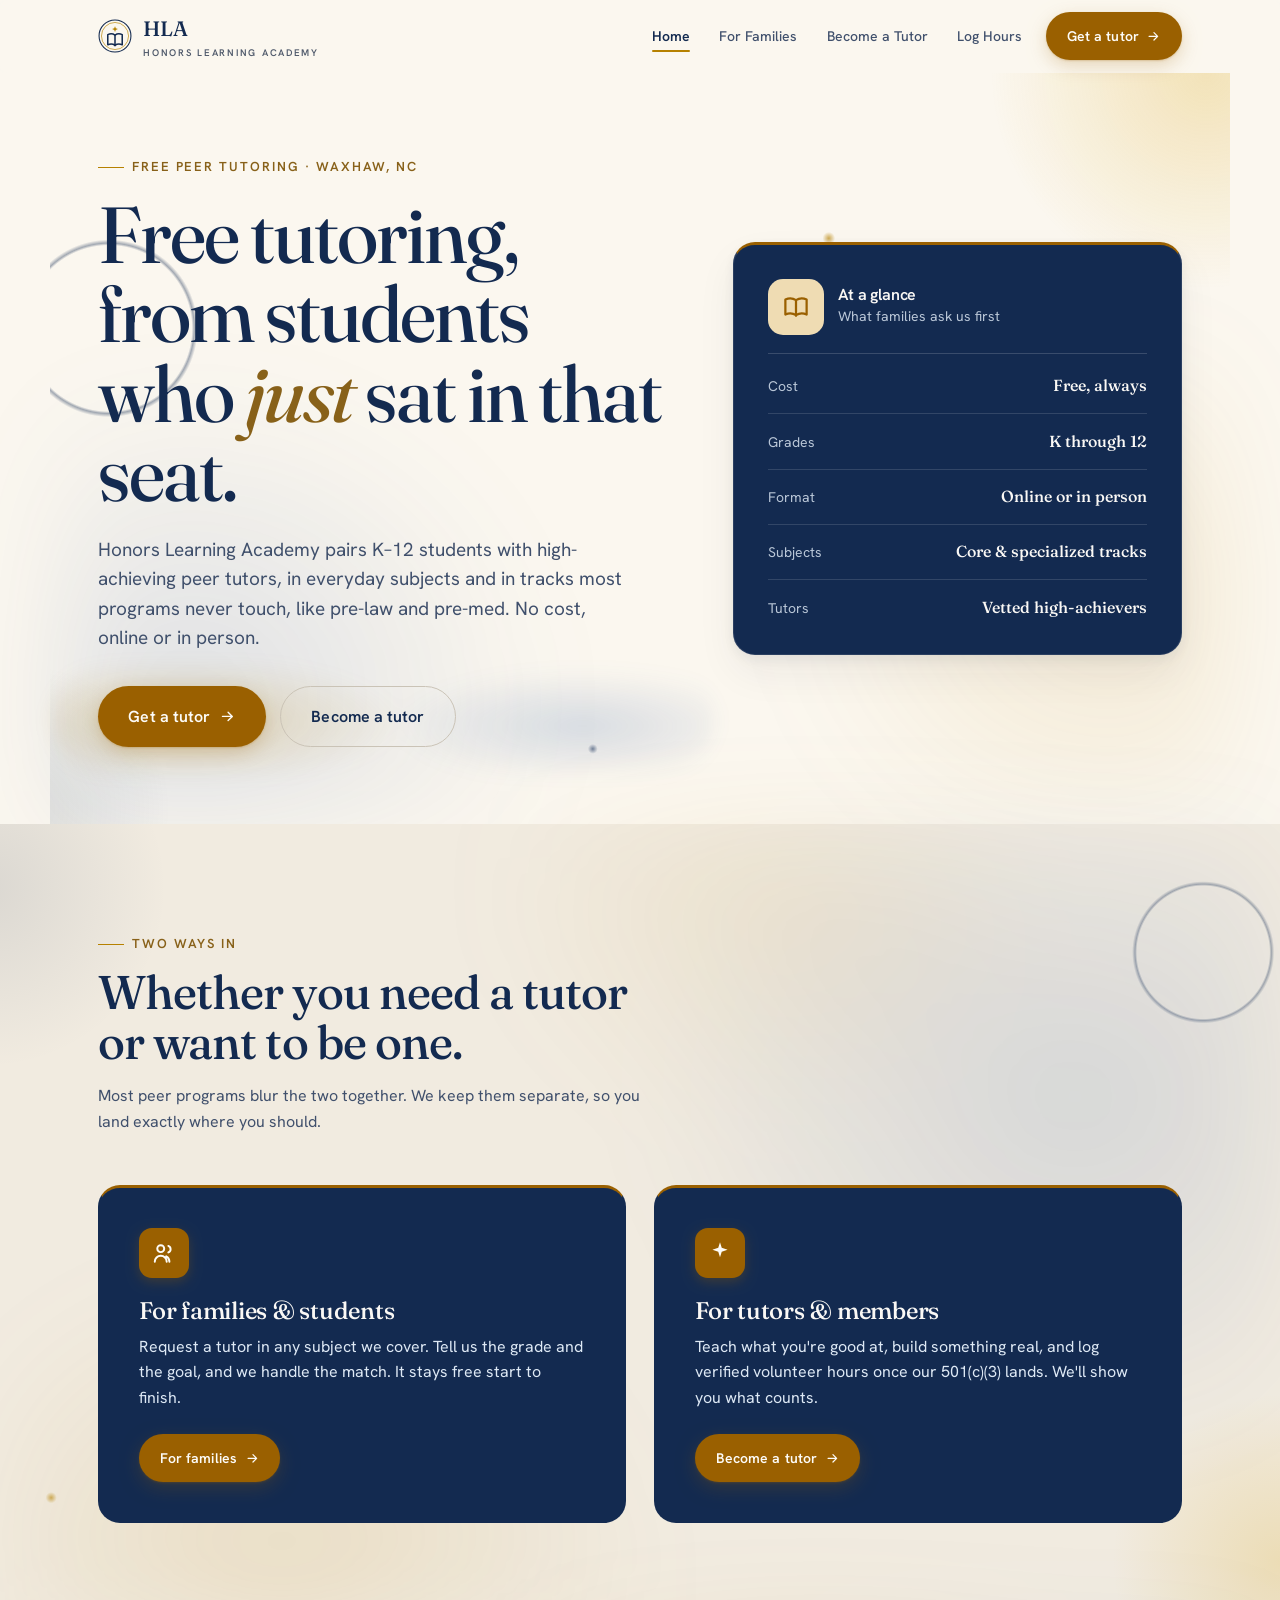
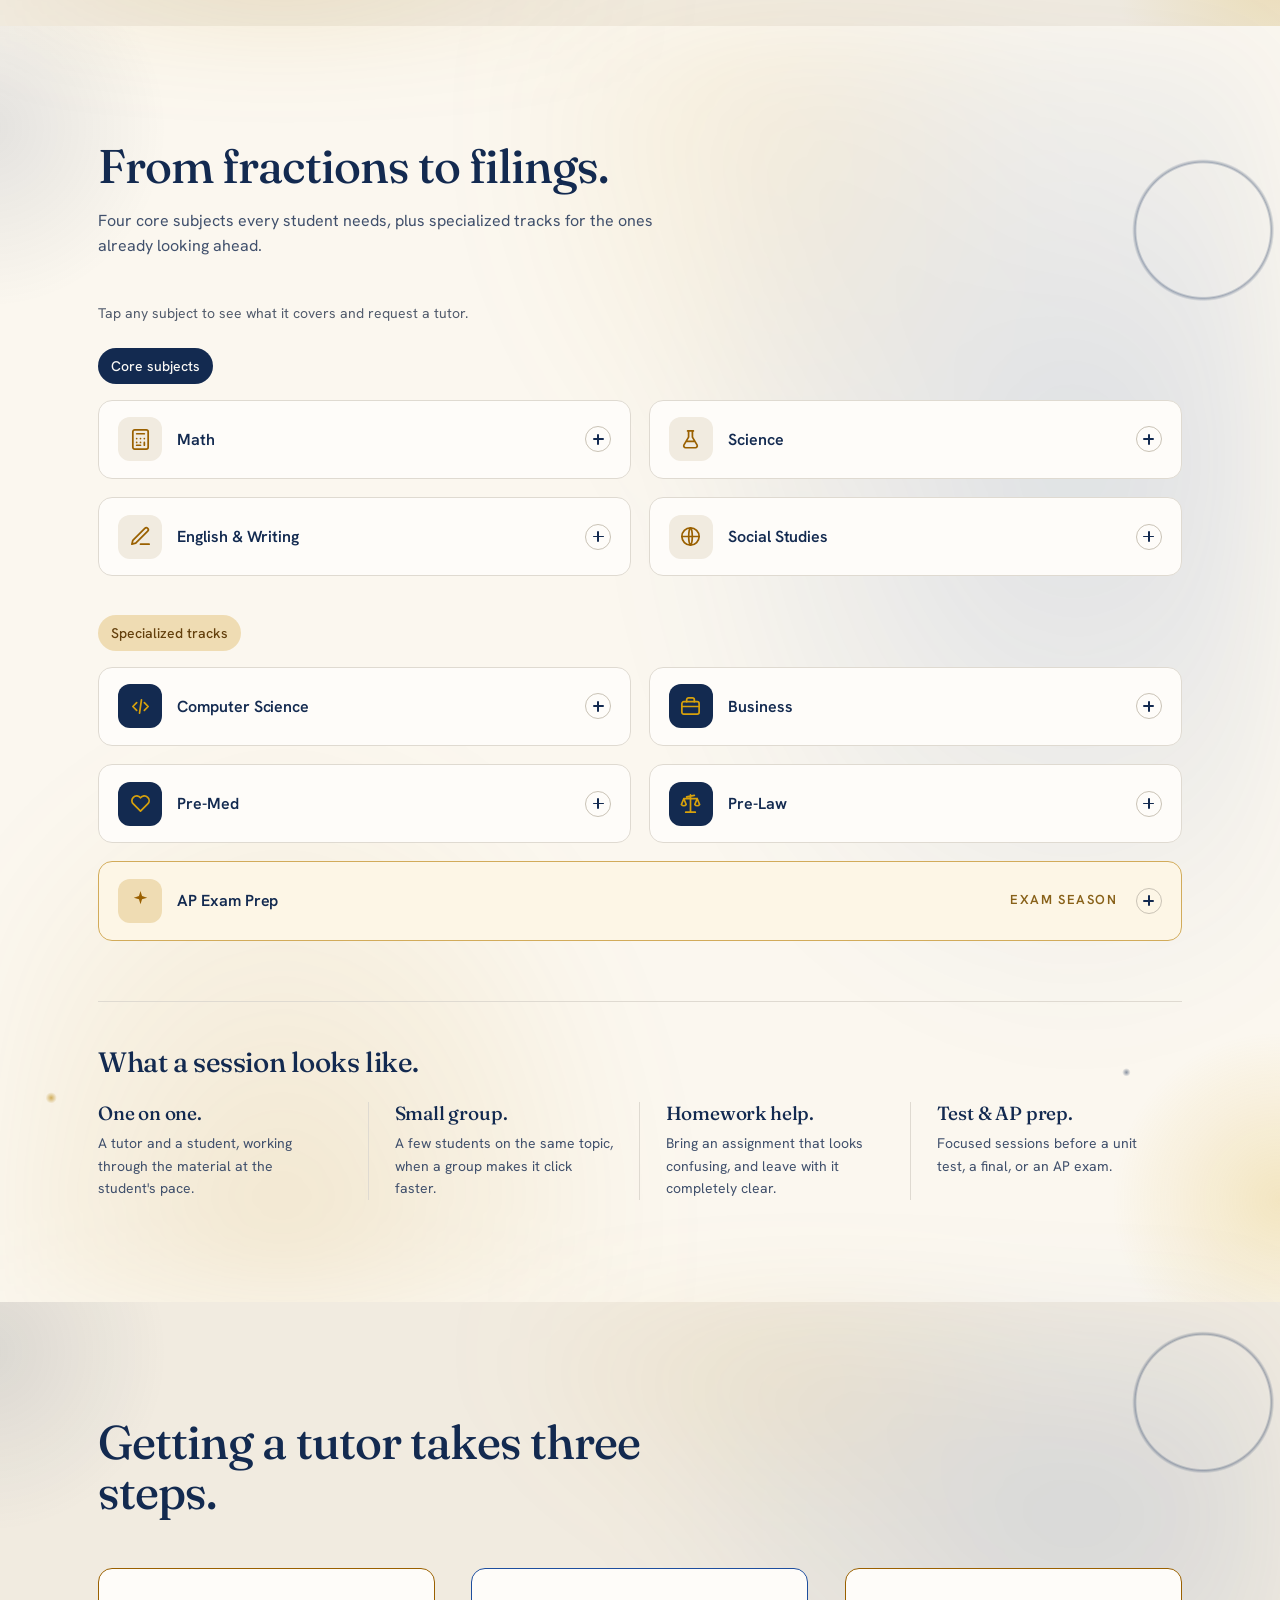
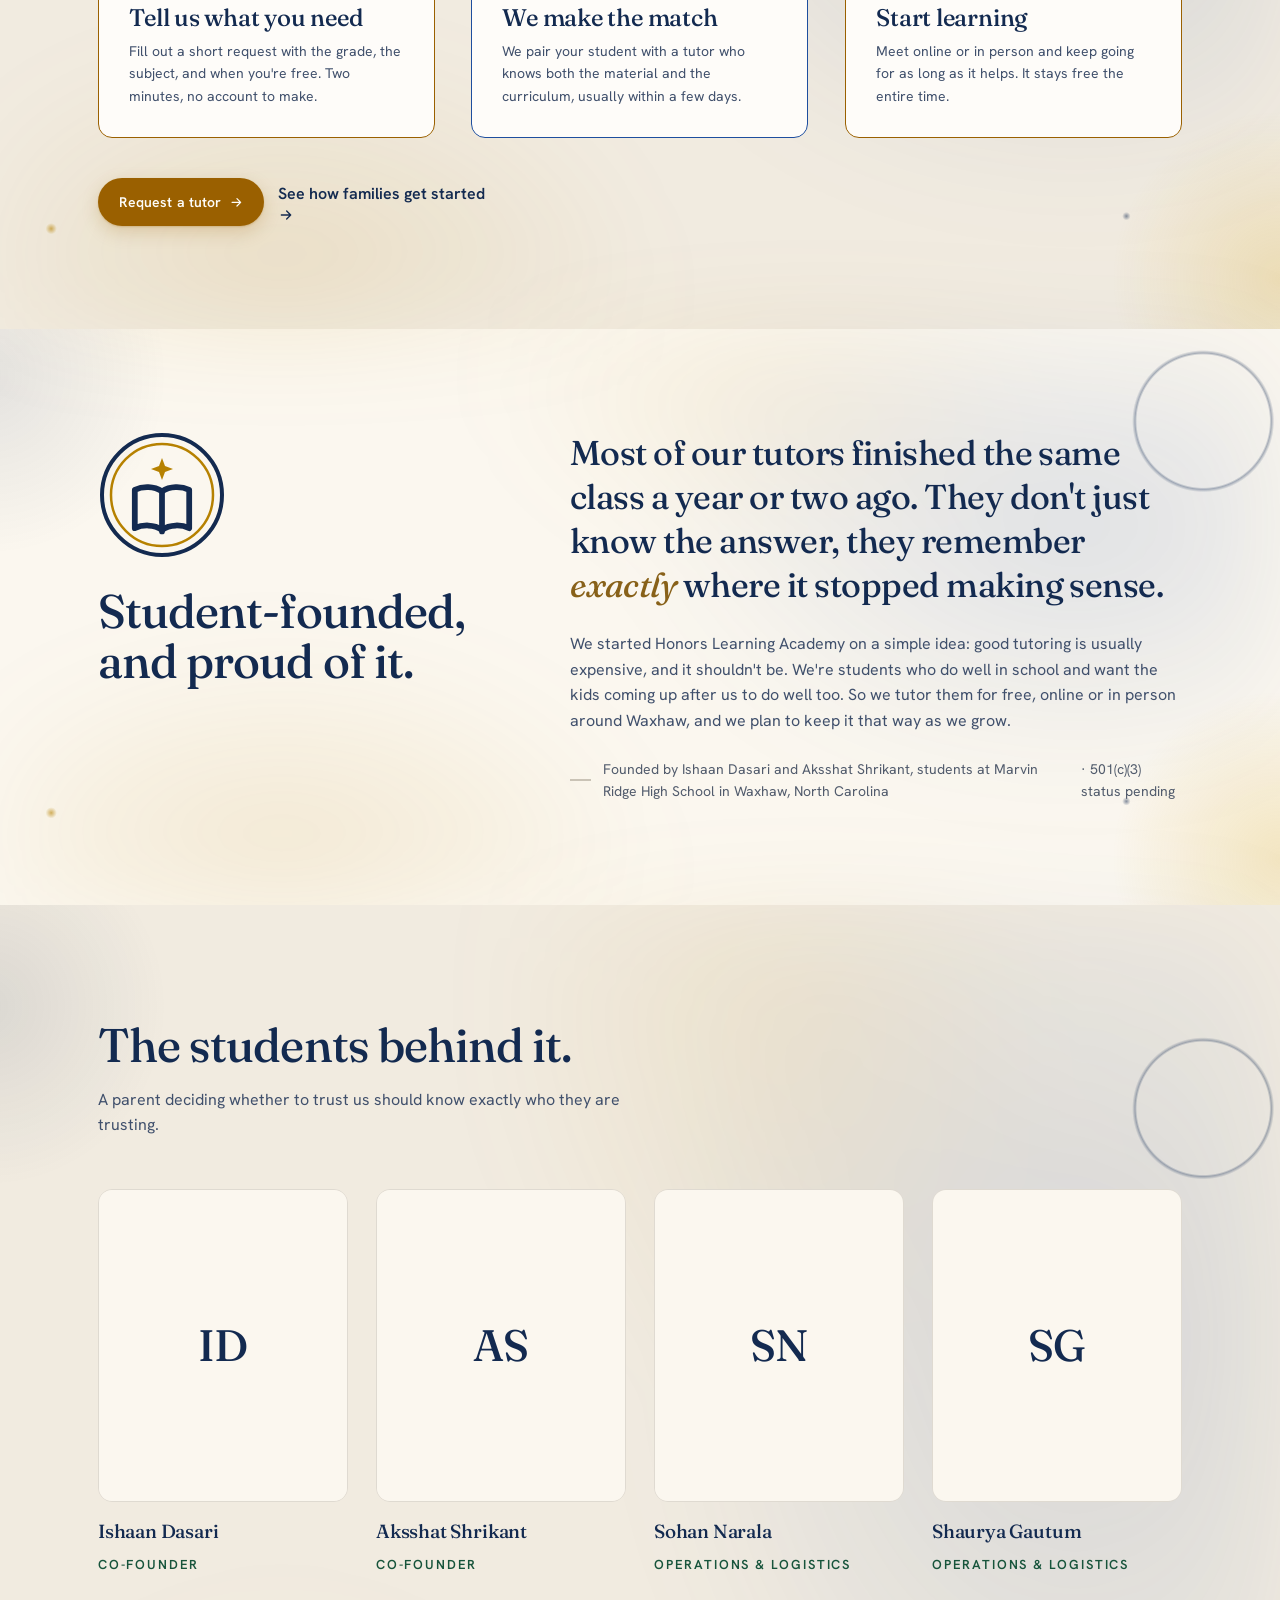
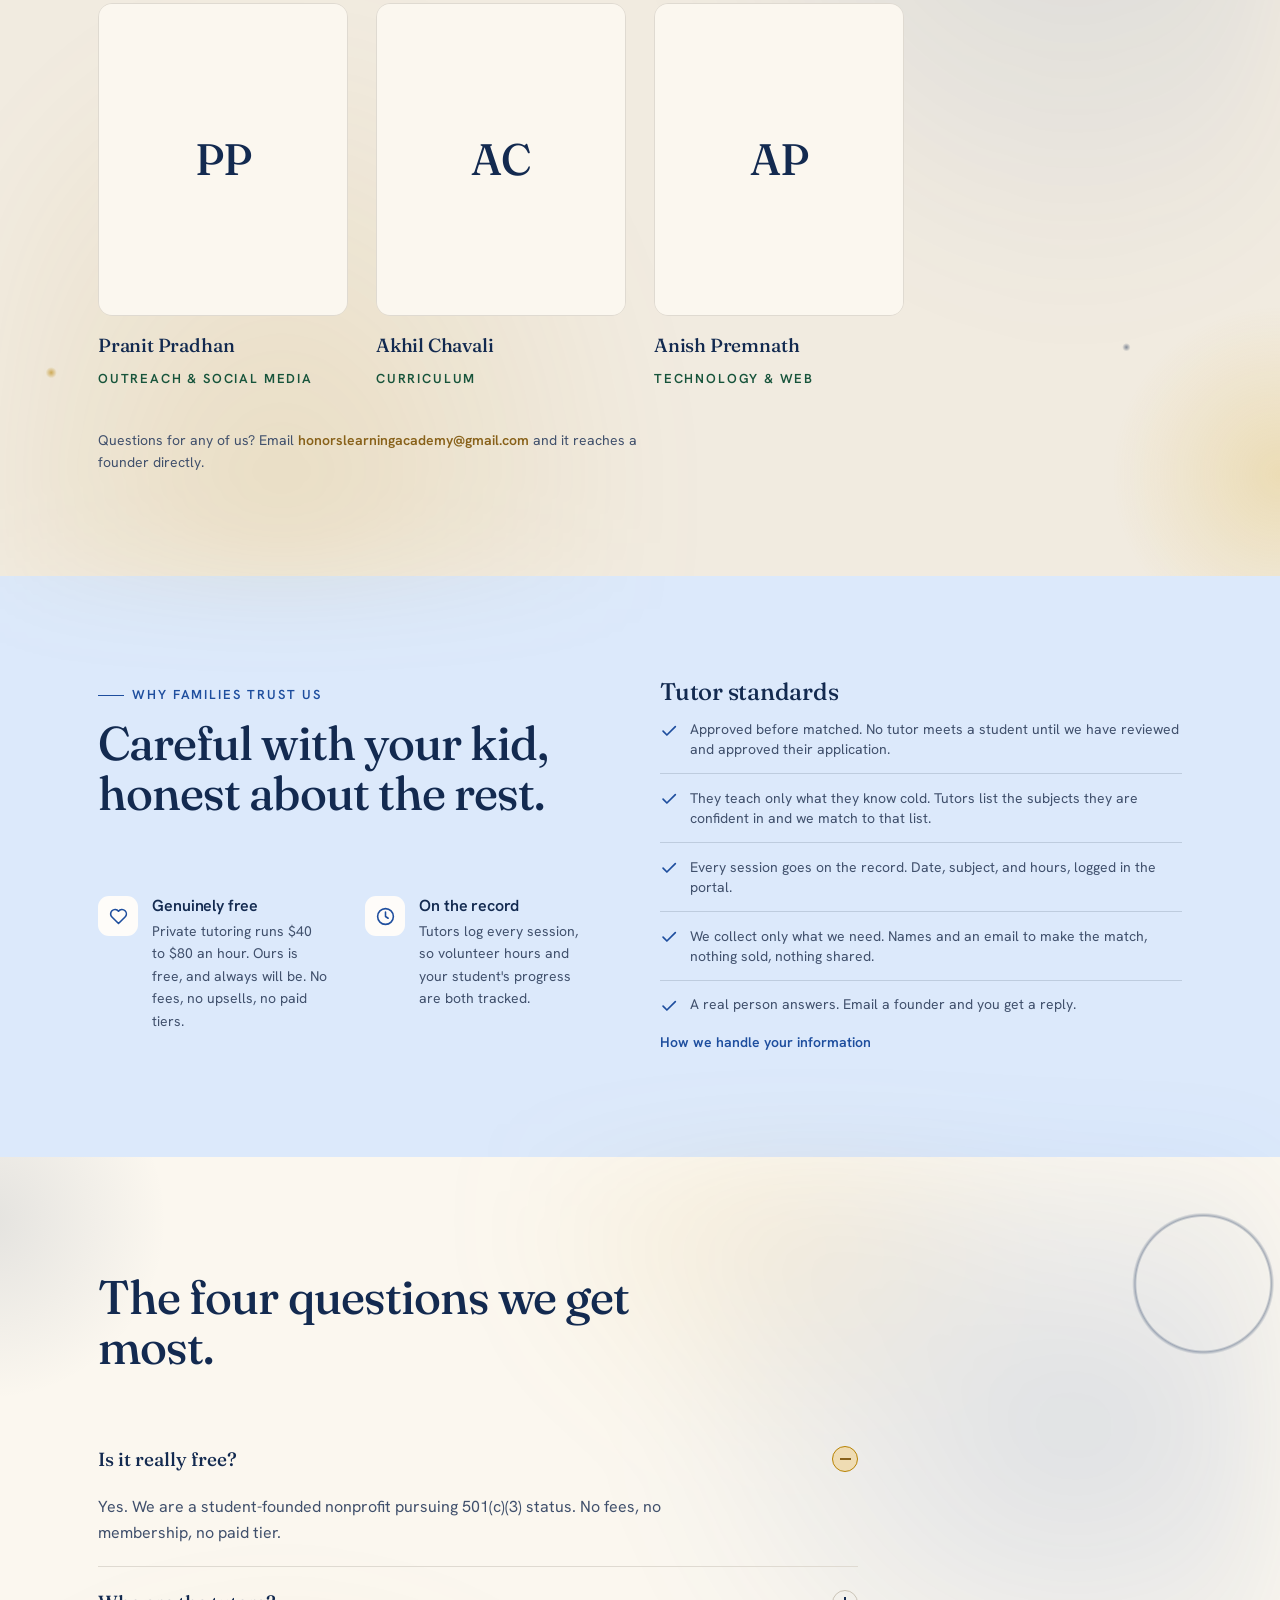
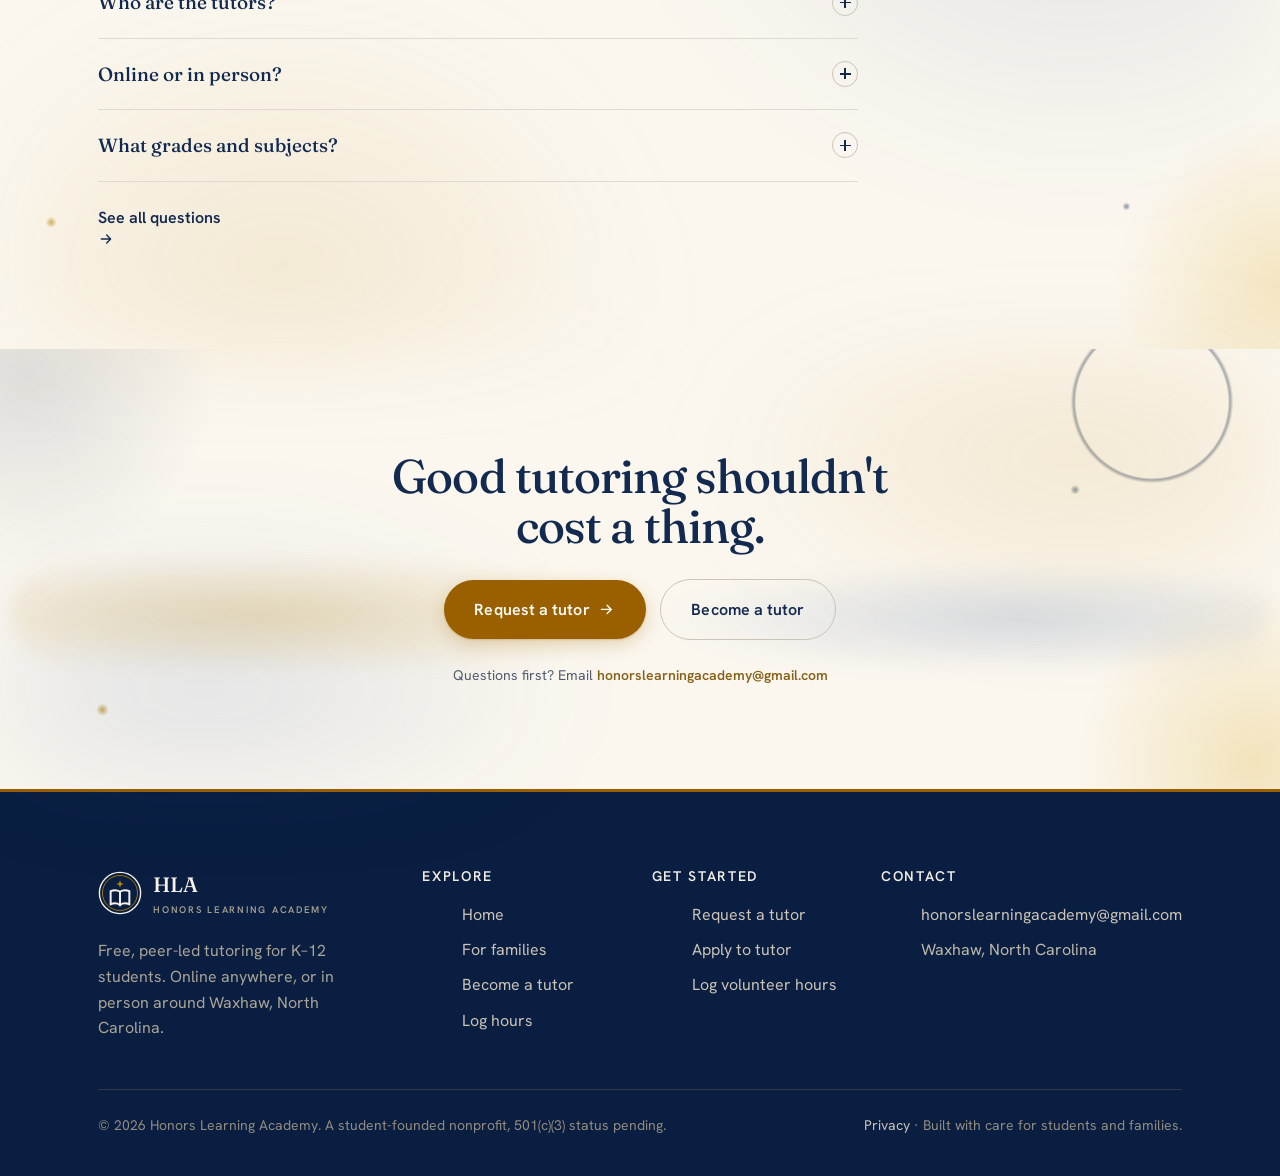
==== commit 9be29591: "Redesign: navy + gold identity, interactions, portal password gate Officer-feedback pass plus follow" ====
--- a/index.html
+++ b/index.html
@@ -85,23 +85,53 @@
           <p>Four core subjects every student needs, plus specialized tracks for the ones already looking ahead.</p>
         </div>
 
+        <p class="subjects__hint reveal">Tap any subject to see what it covers and request a tutor.</p>
+
         <div class="subjects__group reveal">
-          <span class="pill pill--green" style="margin-bottom:1rem">Core subjects</span>
+          <span class="pill pill--blue" style="margin-bottom:1rem">Core subjects</span>
           <div class="subjects__grid">
-            <div class="subj"><div class="subj__ic" data-ic="calc"></div><div><h4>Math</h4><p>Counting and fractions through algebra, geometry, and calculus.</p></div></div>
-            <div class="subj"><div class="subj__ic" data-ic="flask"></div><div><h4>Science</h4><p>Elementary science up to biology, chemistry, and physics.</p></div></div>
-            <div class="subj"><div class="subj__ic" data-ic="pen"></div><div><h4>English &amp; Writing</h4><p>Reading, essays, grammar, and the dreaded research paper.</p></div></div>
-            <div class="subj"><div class="subj__ic" data-ic="globe"></div><div><h4>Social Studies</h4><p>History, geography, civics, and how to study for them.</p></div></div>
+            <details class="subj">
+              <summary class="subj__summary"><span class="subj__ic" data-ic="calc"></span><span class="subj__name">Math</span><span class="subj__toggle" aria-hidden="true"></span></summary>
+              <div class="subj__body"><p>Counting and fractions through algebra, geometry, and calculus.</p><a class="subj__req" href="students.html#request">Request a math tutor <span data-ic="arrow"></span></a></div>
+            </details>
+            <details class="subj">
+              <summary class="subj__summary"><span class="subj__ic" data-ic="flask"></span><span class="subj__name">Science</span><span class="subj__toggle" aria-hidden="true"></span></summary>
+              <div class="subj__body"><p>Elementary science up to biology, chemistry, and physics.</p><a class="subj__req" href="students.html#request">Request a science tutor <span data-ic="arrow"></span></a></div>
+            </details>
+            <details class="subj">
+              <summary class="subj__summary"><span class="subj__ic" data-ic="pen"></span><span class="subj__name">English &amp; Writing</span><span class="subj__toggle" aria-hidden="true"></span></summary>
+              <div class="subj__body"><p>Reading, essays, grammar, and the dreaded research paper.</p><a class="subj__req" href="students.html#request">Request a writing tutor <span data-ic="arrow"></span></a></div>
+            </details>
+            <details class="subj">
+              <summary class="subj__summary"><span class="subj__ic" data-ic="globe"></span><span class="subj__name">Social Studies</span><span class="subj__toggle" aria-hidden="true"></span></summary>
+              <div class="subj__body"><p>History, geography, civics, and how to study for them.</p><a class="subj__req" href="students.html#request">Request a social studies tutor <span data-ic="arrow"></span></a></div>
+            </details>
           </div>
         </div>
 
         <div class="subjects__group reveal">
           <span class="pill pill--gold" style="margin-bottom:1rem">Specialized tracks</span>
           <div class="subjects__grid">
-            <div class="subj subj--spec"><div class="subj__ic" data-ic="code"></div><div><h4>Computer Science</h4><p>From first lines of Python to data structures and projects.</p></div></div>
-            <div class="subj subj--spec"><div class="subj__ic" data-ic="briefcase"></div><div><h4>Business</h4><p>How money, markets, and a simple business plan actually work.</p></div></div>
-            <div class="subj subj--spec"><div class="subj__ic" data-ic="heart"></div><div><h4>Pre-Med</h4><p>The science and the path: coursework, mindset, and what's ahead.</p></div></div>
-            <div class="subj subj--spec"><div class="subj__ic" data-ic="scale"></div><div><h4>Pre-Law</h4><p>Public speaking, legal literacy, and how to argue a point well.</p></div></div>
+            <details class="subj subj--spec">
+              <summary class="subj__summary"><span class="subj__ic" data-ic="code"></span><span class="subj__name">Computer Science</span><span class="subj__toggle" aria-hidden="true"></span></summary>
+              <div class="subj__body"><p>From first lines of Python to data structures and real projects.</p><a class="subj__req" href="students.html#request">Request a CS tutor <span data-ic="arrow"></span></a></div>
+            </details>
+            <details class="subj subj--spec">
+              <summary class="subj__summary"><span class="subj__ic" data-ic="briefcase"></span><span class="subj__name">Business</span><span class="subj__toggle" aria-hidden="true"></span></summary>
+              <div class="subj__body"><p>How money, markets, and a simple business plan actually work.</p><a class="subj__req" href="students.html#request">Request a business tutor <span data-ic="arrow"></span></a></div>
+            </details>
+            <details class="subj subj--spec">
+              <summary class="subj__summary"><span class="subj__ic" data-ic="heart"></span><span class="subj__name">Pre-Med</span><span class="subj__toggle" aria-hidden="true"></span></summary>
+              <div class="subj__body"><p>The science and the path: coursework, mindset, and what is ahead.</p><a class="subj__req" href="students.html#request">Request a pre-med tutor <span data-ic="arrow"></span></a></div>
+            </details>
+            <details class="subj subj--spec">
+              <summary class="subj__summary"><span class="subj__ic" data-ic="scale"></span><span class="subj__name">Pre-Law</span><span class="subj__toggle" aria-hidden="true"></span></summary>
+              <div class="subj__body"><p>Public speaking, legal literacy, and how to argue a point well.</p><a class="subj__req" href="students.html#request">Request a pre-law tutor <span data-ic="arrow"></span></a></div>
+            </details>
+            <details class="subj subj--feature">
+              <summary class="subj__summary"><span class="subj__ic" data-ic="spark"></span><span class="subj__name">AP Exam Prep</span><span class="subj__badge">Exam season</span><span class="subj__toggle" aria-hidden="true"></span></summary>
+              <div class="subj__body"><p>Targeted review and timed practice for AP exams across subjects, from AP Calculus and Biology to AP US History and Language. In the weeks before the test, we focus on exactly what the exam rewards.</p><a class="subj__req" href="students.html#request">Ask about AP exam prep <span data-ic="arrow"></span></a></div>
+            </details>
           </div>
         </div>
 
@@ -118,11 +148,11 @@
             </div>
             <div class="formats__item">
               <h4>Homework help.</h4>
-              <p>Bring the assignment that is stuck and leave with it understood.</p>
+              <p>Bring an assignment that looks confusing, and leave with it completely clear.</p>
             </div>
             <div class="formats__item">
-              <h4>Test prep.</h4>
-              <p>Focused sessions before a unit test or a final.</p>
+              <h4>Test &amp; AP prep.</h4>
+              <p>Focused sessions before a unit test, a final, or an AP exam.</p>
             </div>
           </div>
         </div>
@@ -151,7 +181,7 @@
         </div>
         <div class="cluster reveal" style="margin-top:2.5rem">
           <a class="btn btn--primary" href="students.html#request">Request a tutor <span data-ic="arrow"></span></a>
-          <a class="link-gold" href="students.html">See how families get started</a>
+          <a class="link-blue" href="students.html">See how families get started <span data-ic="arrow"></span></a>
         </div>
       </div>
     </section>
@@ -184,7 +214,7 @@
     </section>
 
     <!-- TRUST -->
-    <section class="section band-green">
+    <section class="section band-blue">
       <div class="wrap trust-layout">
         <div class="trust-layout__head sec-head reveal">
           <span class="eyebrow">Why families trust us</span>
@@ -219,7 +249,7 @@
         <div class="trust-layout__items trust">
           <div class="trust__item reveal">
             <div class="trust__ic" data-ic="heart"></div>
-            <div><h4>Free, no catch</h4><p>We're a nonprofit pursuing 501(c)(3) status. No fees, no upsells, no paid tiers. Ever.</p></div>
+            <div><h4>Genuinely free</h4><p>Private tutoring runs $40 to $80 an hour. Ours is free, and always will be. No fees, no upsells, no paid tiers.</p></div>
           </div>
           <div class="trust__item reveal" data-delay="1">
             <div class="trust__ic" data-ic="clock"></div>
@@ -246,15 +276,15 @@
           </details>
           <details>
             <summary>Online or in person?<span class="ic"></span></summary>
-            <div class="faq__body">Both. Online works anywhere. In person happens around Waxhaw and Marvin, North Carolina.</div>
+            <div class="faq__body">Both. Online works anywhere. In person happens around Waxhaw, North Carolina.</div>
           </details>
           <details>
             <summary>What grades and subjects?<span class="ic"></span></summary>
-            <div class="faq__body">Kindergarten through 12th. Math, science, English and writing, and social studies, plus computer science, business, pre-med, and pre-law.</div>
+            <div class="faq__body">Kindergarten through 12th. Math, science, English and writing, and social studies, plus computer science, business, pre-med, and pre-law. We also offer focused AP exam prep.</div>
           </details>
         </div>
         <p class="reveal" style="margin-top:1.5rem">
-          <a class="link-gold" href="students.html#faq">See all questions</a>
+          <a class="link-blue" href="students.html#faq">See all questions <span data-ic="arrow"></span></a>
         </p>
       </div>
     </section>
--- a/css/styles.css
+++ b/css/styles.css
@@ -11,18 +11,23 @@
   --paper:      oklch(97.6% 0.011 84);
   --paper-2:    oklch(94.3% 0.016 83);
   --surface:    oklch(99.2% 0.005 84);
-  --ink:        oklch(28%   0.045 256);
-  --ink-soft:   oklch(43%   0.030 256);
-  --muted:      oklch(50%   0.022 256);
-  --gold:       oklch(62%   0.100 78);
-  --gold-deep:  oklch(54%   0.100 70);
-  --gold-ink:   oklch(52%   0.095 78); /* #8A6420, text only; clears 4.5:1 on paper */
-  --gold-soft:  oklch(89%   0.050 86);
-  --green:      oklch(40%   0.070 162);
-  --green-soft: oklch(91%   0.025 163);
+  --ink:        oklch(29%   0.075 260); /* deep navy blue: a touch lighter + bluer, still 13:1 on paper */
+  --ink-soft:   oklch(43%   0.050 260);
+  --muted:      oklch(47%   0.030 260);
+  --gold:       oklch(64%   0.135 80); /* accent: vivid brass; clears 3:1 on paper, bright on navy */
+  --gold-bright:oklch(74%   0.150 84); /* small eye-catch highlights, esp. on navy/blue */
+  --gold-deep:  oklch(54%   0.125 72); /* gold CTA fill; near-white text clears 4.5:1 (5.0:1) */
+  --gold-ink:   oklch(52%   0.098 78); /* #886119, text only; clears 4.5:1 on paper */
+  --gold-soft:  oklch(90%   0.058 86);
+  --gold-line:  oklch(76%   0.110 84); /* gold hairline / accent borders (decorative) */
+  --blue:       oklch(44%   0.140 260); /* medium-blue accent (trust-band eyebrow/checks/link) */
+  --blue-soft:  oklch(93%   0.028 255); /* light blue tint band ("careful with your kid") */
+  --on-blue:    oklch(93%   0.020 250); /* light text on blue-filled surfaces */
+  --green:      oklch(40%   0.075 162);
+  --green-soft: oklch(91%   0.028 163);
   --line:       oklch(89%   0.014 84);
-  --line-strong:oklch(82%   0.018 84);
-  --ink-invert: oklch(22%   0.040 256);
+  --line-strong:oklch(82%   0.020 84);
+  --ink-invert: oklch(24%   0.070 260); /* dark band: a clear deep blue, not near-black */
 
   /* fonts */
   --serif: 'Fraunces', Georgia, 'Times New Roman', serif;
@@ -113,9 +118,9 @@
 .section { padding-block: clamp(3.5rem, 8vw, var(--sp-8)); }
 .section--tight { padding-block: clamp(2.5rem, 5vw, var(--sp-7)); }
 .band-sand { background: var(--paper-2); }
-.band-green { background: var(--green-soft); }
-.band-green .eyebrow { color: var(--green); }
-.band-green .eyebrow::before { background: var(--green); }
+.band-blue { background: var(--blue-soft); }
+.band-blue .eyebrow { color: var(--blue); }
+.band-blue .eyebrow::before { background: var(--blue); }
 .band-ink { background: var(--ink-invert); color: oklch(86% 0.02 84); }
 .band-ink h1, .band-ink h2, .band-ink h3 { color: oklch(96% 0.012 84); }
 
@@ -130,11 +135,12 @@
   min-height: 48px; transition: transform .2s var(--ease), background-color .2s var(--ease), box-shadow .25s var(--ease), color .2s var(--ease), border-color .2s var(--ease);
   will-change: transform; white-space: nowrap;
 }
-.btn svg { width: 1.05em; height: 1.05em; }
-.btn--primary { background: var(--ink); color: var(--paper); box-shadow: var(--shadow-sm); }
-.btn--primary:hover { background: oklch(24% 0.045 256); transform: translateY(-2px); box-shadow: var(--shadow-md); }
-.btn--gold { background: var(--gold-deep); color: oklch(99% 0.005 84); box-shadow: var(--shadow-sm); }
-.btn--gold:hover { background: oklch(48% 0.10 66); transform: translateY(-2px); box-shadow: var(--shadow-md); }
+.btn svg { width: 1.05em; height: 1.05em; transition: transform .25s var(--ease); }
+.btn:hover svg { transform: translateX(4px); }
+.btn--primary { background: var(--gold-deep); color: oklch(99% 0.005 84); box-shadow: 0 1px 2px oklch(54% 0.125 72 / 0.25), 0 6px 18px oklch(54% 0.125 72 / 0.22); }
+.btn--primary:hover { background: oklch(50% 0.135 70); transform: translateY(-2px); box-shadow: 0 4px 14px oklch(54% 0.125 72 / 0.30), 0 16px 34px oklch(54% 0.125 72 / 0.22); }
+.btn--gold { background: var(--gold-deep); color: oklch(99% 0.005 84); box-shadow: 0 1px 2px oklch(54% 0.125 72 / 0.25), 0 6px 18px oklch(54% 0.125 72 / 0.22); }
+.btn--gold:hover { background: oklch(50% 0.135 70); transform: translateY(-2px); box-shadow: 0 4px 14px oklch(54% 0.125 72 / 0.30), 0 16px 34px oklch(54% 0.125 72 / 0.22); }
 .btn--ghost { background: transparent; color: var(--ink); border: 1.5px solid var(--line-strong); }
 .btn--ghost:hover { border-color: var(--ink); transform: translateY(-2px); }
 .btn--lg { padding: 1.05em 1.9em; font-size: var(--t-base); min-height: 56px; }
@@ -148,6 +154,28 @@
 }
 .link-gold:hover { background-size: 100% 1.5px; }
 
+/* secondary link that sits next to a gold button: navy text, blue underline that grows from the center */
+.link-blue {
+  color: var(--ink); font-weight: 600;
+  background-image: linear-gradient(var(--blue), var(--blue));
+  background-size: 0% 2px; background-position: 50% 100%; background-repeat: no-repeat;
+  transition: background-size .3s var(--ease), color .2s var(--ease);
+}
+.link-blue:hover { background-size: 100% 2px; color: var(--blue); }
+.link-blue svg { width: 1em; height: 1em; transition: transform .25s var(--ease); }
+.link-blue:hover svg { transform: translateX(3px); }
+
+/* contextual color shapes: a soft blurred blue + gold blob hugging the primary CTA clusters */
+.hero__btns, .cta-band .cluster { position: relative; }
+.hero__btns > *, .cta-band .cluster > * { position: relative; z-index: 1; }
+.hero__btns::before, .cta-band .cluster::before {
+  content: ""; position: absolute; inset: -34% -8% -44% -8%; z-index: 0; pointer-events: none;
+  border-radius: 60px; filter: blur(9px);
+  background:
+    radial-gradient(46% 82% at 20% 52%, oklch(64% 0.135 80 / 0.22), transparent 72%),
+    radial-gradient(40% 74% at 80% 56%, oklch(44% 0.140 260 / 0.16), transparent 72%);
+}
+
 /* ---- Cards ---- */
 .card {
   background: var(--surface); border: 1px solid var(--line); border-radius: var(--radius);
@@ -163,7 +191,7 @@
   background: var(--surface);
 }
 .pill--gold { background: var(--gold-soft); border-color: transparent; color: oklch(40% 0.08 70); }
-.pill--green { background: var(--green-soft); border-color: transparent; color: var(--green); }
+.pill--blue { background: var(--ink); border-color: transparent; color: oklch(98% 0.005 84); }
 .pill svg { width: 1em; height: 1em; }
 
 /* ---- Nav ---- */
@@ -178,9 +206,10 @@
 .brand__mark { width: 38px; height: 38px; flex: none; }
 .brand small { display:block; font-family: var(--sans); font-size: 0.6rem; letter-spacing: 0.18em; text-transform: uppercase; color: var(--muted); font-weight: 600; }
 .nav__links { display: flex; align-items: center; gap: 0.35rem; }
-.nav__link { font-size: var(--t-sm); font-weight: 500; color: var(--ink-soft); padding: 0.5em 0.85em; border-radius: 100px; transition: color .2s var(--ease), background-color .2s var(--ease); }
+.nav__link { position: relative; font-size: var(--t-sm); font-weight: 500; color: var(--ink-soft); padding: 0.5em 0.85em; border-radius: 100px; transition: color .2s var(--ease), background-color .2s var(--ease); }
 .nav__link:hover { color: var(--ink); background: var(--paper-2); }
-.nav__link.active { color: var(--ink); }
+.nav__link.active { color: var(--ink); font-weight: 600; }
+.nav__link.active::after { content: ""; position: absolute; left: 0.85em; right: 0.85em; bottom: 0.16em; height: 2px; border-radius: 2px; background: var(--gold); }
 .nav__cta { margin-left: 0.4rem; }
 .nav__burger { display: none; width: 44px; height: 44px; align-items: center; justify-content: center; border-radius: 10px; }
 .nav__burger span { display:block; width: 20px; height: 1.7px; background: var(--ink); position: relative; transition: transform .3s var(--ease), opacity .2s var(--ease); }
@@ -191,23 +220,23 @@
 .nav.open .nav__burger span::after { transform: translateY(-6px) rotate(-45deg); }
 
 /* ---- Footer ---- */
-.footer { background: var(--ink-invert); color: oklch(78% 0.02 84); padding-block: clamp(3rem, 6vw, 5rem) 2.5rem; }
+.footer { background: var(--ink-invert); color: oklch(78% 0.02 84); padding-block: clamp(3rem, 6vw, 5rem) 2.5rem; border-top: 3px solid var(--gold-deep); }
 .footer a { color: oklch(82% 0.02 84); transition: color .2s var(--ease); }
-.footer a:hover { color: var(--gold); }
+.footer a:hover { color: var(--gold-bright); }
 .footer h4 { color: oklch(94% 0.012 84); font-family: var(--sans); font-size: var(--t-sm); text-transform: uppercase; letter-spacing: 0.12em; font-weight: 600; margin-bottom: 1rem; }
 .footer__grid { display: grid; grid-template-columns: 1.5fr 1fr 1fr 1fr; gap: 2.5rem; }
 .footer__brand .brand { color: oklch(96% 0.012 84); }
 .footer__brand .brand small { color: oklch(70% 0.02 84); }
 .footer__social { display: flex; gap: 0.6rem; margin-top: 1.25rem; }
 .footer__social a { width: 40px; height: 40px; border: 1px solid oklch(40% 0.03 256); border-radius: 50%; display: grid; place-items: center; transition: border-color .2s var(--ease), background-color .2s var(--ease), transform .2s var(--ease); }
-.footer__social a:hover { border-color: var(--gold); background: oklch(30% 0.04 256); transform: translateY(-2px); }
+.footer__social a:hover { border-color: var(--gold-bright); background: oklch(30% 0.05 258); transform: translateY(-2px); }
 .footer__social svg { width: 18px; height: 18px; }
 .footer__bottom { margin-top: 3rem; padding-top: 1.5rem; border-top: 1px solid oklch(34% 0.03 256); display: flex; flex-wrap: wrap; gap: 1rem; justify-content: space-between; font-size: var(--t-sm); color: oklch(64% 0.02 84); }
 
 /* ---- Announcement bar ---- */
 .announce { background: var(--ink-invert); color: oklch(90% 0.02 84); font-size: var(--t-sm); }
 .announce__inner { display: flex; align-items: center; gap: 0.7rem; min-height: 42px; padding-block: 0.5rem; }
-.announce__dot { width: 7px; height: 7px; border-radius: 50%; background: var(--gold); flex: none; box-shadow: 0 0 0 3px oklch(62% 0.1 78 / 0.25); }
+.announce__dot { width: 7px; height: 7px; border-radius: 50%; background: var(--gold-bright); flex: none; box-shadow: 0 0 0 3px oklch(74% 0.15 84 / 0.28); }
 .announce p { margin: 0; max-width: none; }
 
 /* ---- Stats ---- */
@@ -226,7 +255,8 @@
 
 @media (prefers-reduced-motion: reduce) {
   .js .reveal { opacity: 1; transform: none; filter: none; transition: none; }
-  .btn, .card, .nav__link, .link-gold { transition: none !important; }
+  .btn, .card, .nav__link, .link-gold, .link-blue { transition: none !important; }
+  .btn:hover svg { transform: none; }
 }
 
 /* ---- Forms ---- */
@@ -279,17 +309,17 @@
 .hero__btns { display: flex; flex-wrap: wrap; gap: 0.85rem; margin-top: 2.1rem; }
 
 /* At-a-glance card */
-.glance { background: var(--surface); border: 1px solid var(--line); border-radius: var(--radius-lg); padding: clamp(1.5rem, 3vw, 2.1rem); box-shadow: var(--shadow-md); }
-.glance__head { display: flex; align-items: center; gap: 0.9rem; padding-bottom: 1.15rem; border-bottom: 1px solid var(--line); }
-.glance__badge { width: 56px; height: 56px; flex: none; border-radius: 15px; background: var(--gold-soft); display: grid; place-items: center; color: oklch(40% 0.08 70); }
+.glance { background: var(--ink); border: 1px solid oklch(100% 0 0 / 0.10); border-top: 3px solid var(--gold-deep); border-radius: var(--radius-lg); padding: clamp(1.5rem, 3vw, 2.1rem); box-shadow: var(--shadow-md); color: var(--on-blue); }
+.glance__head { display: flex; align-items: center; gap: 0.9rem; padding-bottom: 1.15rem; border-bottom: 1px solid oklch(100% 0 0 / 0.16); }
+.glance__badge { width: 56px; height: 56px; flex: none; border-radius: 15px; background: var(--gold-soft); display: grid; place-items: center; color: var(--gold-deep); }
 .glance__badge svg { width: 30px; height: 30px; }
-.glance__head h3 { font-family: var(--sans); font-size: var(--t-base); font-weight: 600; }
-.glance__head p { font-size: var(--t-sm); color: var(--muted); margin: 0; }
+.glance__head h3 { font-family: var(--sans); font-size: var(--t-base); font-weight: 600; color: oklch(98% 0.005 84); }
+.glance__head p { font-size: var(--t-sm); color: var(--on-blue); opacity: 0.82; margin: 0; }
 .glance dl { margin-top: 0.3rem; }
-.glance .row { display: flex; justify-content: space-between; align-items: baseline; gap: 1rem; padding: 0.9rem 0; border-bottom: 1px solid var(--line); }
+.glance .row { display: flex; justify-content: space-between; align-items: baseline; gap: 1rem; padding: 0.9rem 0; border-bottom: 1px solid oklch(100% 0 0 / 0.13); }
 .glance .row:last-child { border-bottom: none; padding-bottom: 0; }
-.glance dt { color: var(--muted); font-size: var(--t-sm); }
-.glance dd { font-family: var(--serif); font-weight: 500; color: var(--ink); text-align: right; }
+.glance dt { color: var(--on-blue); opacity: 0.82; font-size: var(--t-sm); }
+.glance dd { font-family: var(--serif); font-weight: 500; color: oklch(98% 0.005 84); text-align: right; }
 
 /* Stat band (editorial dividers, not glowing cards) */
 .statband { display: grid; grid-template-columns: repeat(4, 1fr); border: 1px solid var(--line); border-radius: var(--radius-lg); overflow: hidden; background: var(--surface); }
@@ -299,29 +329,82 @@
 /* Two doors */
 .doors { display: grid; grid-template-columns: 1fr 1fr; gap: clamp(1rem, 2.5vw, 1.75rem); }
 .door { padding: clamp(1.6rem, 3.2vw, 2.5rem); border-radius: var(--radius-lg); border: 1px solid var(--line); transition: transform .3s var(--ease), box-shadow .3s var(--ease); }
-.door--family { background: var(--paper-2); }
-.door--tutor { background: var(--green-soft); border-color: transparent; }
+.door--family { background: var(--ink); border-color: transparent; border-top: 3px solid var(--gold-deep); color: var(--on-blue); }
+.door--tutor { background: var(--ink); border-color: transparent; border-top: 3px solid var(--gold-deep); color: var(--on-blue); }
 .door:hover { transform: translateY(-4px); box-shadow: var(--shadow-md); }
-.door__icon { width: 50px; height: 50px; border-radius: 13px; display: grid; place-items: center; background: var(--surface); color: var(--ink); margin-bottom: 1.2rem; }
+.door__icon { width: 50px; height: 50px; border-radius: 13px; display: grid; place-items: center; background: var(--gold-deep); color: oklch(99% 0.005 84); margin-bottom: 1.2rem; box-shadow: 0 4px 12px oklch(54% 0.125 72 / 0.30); }
 .door__icon svg { width: 26px; height: 26px; }
 .door h3 { margin-bottom: 0.55rem; }
 .door p { color: var(--ink-soft); font-size: var(--t-base); }
+/* doors are navy-filled: override text to light AFTER the .door p rule so it wins */
+.door--tutor h3, .door--family h3 { color: oklch(98% 0.005 84); }
+.door--tutor p, .door--family p { color: var(--on-blue); }
 .door .btn { margin-top: 1.5rem; }
 
-/* Subjects */
+/* Subjects — clickable expand-on-tap cards (FAQ affordance, tighter grid) */
+.subjects__hint { font-size: var(--t-sm); color: var(--muted); margin: -0.5rem 0 1.5rem; }
 .subjects__group + .subjects__group { margin-top: clamp(1.75rem, 3vw, 2.5rem); }
-.subjects__grid { display: grid; grid-template-columns: repeat(2, 1fr); gap: clamp(0.75rem, 1.5vw, 1.1rem); }
-.subj { display: flex; gap: 1rem; padding: 1.2rem 1.3rem; border-radius: var(--radius); border: 1px solid var(--line); background: var(--surface); align-items: flex-start; transition: border-color .25s var(--ease), transform .25s var(--ease), box-shadow .25s var(--ease); }
+.subjects__grid { display: grid; grid-template-columns: repeat(2, 1fr); gap: clamp(0.75rem, 1.5vw, 1.1rem); align-items: start; }
+
+.subj {
+  border: 1px solid var(--line); border-radius: var(--radius); background: var(--surface);
+  transition: border-color .25s var(--ease), box-shadow .25s var(--ease), transform .25s var(--ease);
+}
 .subj:hover { border-color: var(--line-strong); transform: translateY(-2px); box-shadow: var(--shadow-sm); }
-.subj__ic { width: 44px; height: 44px; flex: none; border-radius: 12px; display: grid; place-items: center; background: var(--paper-2); color: var(--gold-deep); }
+.subj[open] { border-color: var(--gold-line); box-shadow: var(--shadow-sm); }
+.subj[open]:hover { transform: none; }
+
+.subj__summary {
+  list-style: none; cursor: pointer; display: flex; align-items: center; gap: 0.95rem;
+  padding: 1.05rem 1.2rem;
+}
+.subj__summary::-webkit-details-marker { display: none; }
+.subj__ic { width: 44px; height: 44px; flex: none; border-radius: 12px; display: grid; place-items: center; background: var(--paper-2); color: var(--gold-deep); transition: background-color .25s var(--ease), color .25s var(--ease); }
 .subj__ic svg { width: 23px; height: 23px; }
-.subj h4 { font-family: var(--sans); font-size: var(--t-base); font-weight: 600; color: var(--ink); }
-.subj p { font-size: var(--t-sm); color: var(--muted); margin-top: 0.2rem; }
-.subj--spec .subj__ic { background: var(--ink); color: var(--gold); }
+.subj__name { flex: 1; min-width: 0; font-family: var(--sans); font-size: var(--t-base); font-weight: 600; color: var(--ink); letter-spacing: -0.005em; }
+.subj__toggle {
+  width: 26px; height: 26px; flex: none; border-radius: 50%; border: 1.5px solid var(--line-strong);
+  position: relative; display: grid; place-items: center;
+  transition: background-color .2s var(--ease), border-color .2s var(--ease);
+}
+.subj__toggle::before, .subj__toggle::after { content: ""; position: absolute; background: var(--ink); border-radius: 2px; }
+.subj__toggle::before { width: 11px; height: 1.8px; }
+.subj__toggle::after { width: 1.8px; height: 11px; transition: transform .3s var(--ease); }
+.subj[open] .subj__toggle::after { transform: scaleY(0); }
+.subj[open] .subj__toggle { background: var(--gold-soft); border-color: var(--gold); }
+.subj[open] .subj__toggle::before { background: var(--gold-ink); }
+
+.subj__body { padding: 0 1.2rem 1.15rem; }
+.subj[open] .subj__body { animation: subjIn .34s var(--ease); }
+.subj__body p { font-size: var(--t-sm); color: var(--ink-soft); margin: 0 0 0.7rem; max-width: 46ch; }
+.subj__req { font-size: var(--t-sm); font-weight: 600; color: var(--gold-ink); display: inline-flex; align-items: center; gap: 0.4em;
+  background-image: linear-gradient(var(--gold), var(--gold)); background-size: 0% 1.5px; background-position: 0 100%; background-repeat: no-repeat; transition: background-size .28s var(--ease); }
+.subj__req:hover { background-size: 100% 1.5px; }
+.subj__req svg { width: 1em; height: 1em; }
+
+.subj--spec .subj__ic { background: var(--ink); color: var(--gold-bright); }
+
+/* AP prep: full-width, gold-forward feature row */
+.subj--feature { grid-column: 1 / -1; border-color: var(--gold-line); background: oklch(97.4% 0.022 86); }
+.subj--feature .subj__ic { background: var(--gold-soft); color: var(--gold-deep); }
+.subj--feature .subj__badge { font-size: var(--t-eyebrow); font-weight: 600; text-transform: uppercase; letter-spacing: 0.12em; color: var(--gold-ink); white-space: nowrap; margin-right: 0.2rem; }
+@media (max-width: 420px) { .subj--feature .subj__badge { display: none; } }
+
+@keyframes subjIn { from { opacity: 0; transform: translateY(-6px); } to { opacity: 1; transform: none; } }
+@media (prefers-reduced-motion: reduce) { .subj[open] .subj__body { animation: none; } .subj__toggle::after { transition: none; } }
 
 /* Steps */
 .steps { display: grid; grid-template-columns: repeat(3, 1fr); gap: clamp(1.25rem, 3vw, 2.25rem); }
-.step h4 { margin: 0.65rem 0 0.45rem; font-family: var(--serif); font-weight: 480; font-size: var(--t-xl); color: var(--ink); }
+.step {
+  background: var(--surface);
+  border: 1.5px solid var(--gold-deep);
+  border-radius: var(--radius);
+  padding: clamp(1.35rem, 2.5vw, 1.9rem);
+  transition: border-color .25s var(--ease), box-shadow .25s var(--ease), transform .25s var(--ease);
+}
+.step:nth-child(even) { border-color: var(--blue); }
+.step:hover { transform: translateY(-3px); box-shadow: var(--shadow-sm); }
+.step h4 { margin: 0.2rem 0 0.45rem; font-family: var(--serif); font-weight: 480; font-size: var(--t-xl); color: var(--ink); }
 .step p { font-size: var(--t-sm); color: var(--ink-soft); }
 .step--line { position: relative; }
 
@@ -335,7 +418,7 @@
 /* Trust strip */
 .trust { display: grid; grid-template-columns: repeat(2, 1fr); gap: clamp(1.25rem, 3vw, 2.25rem); }
 .trust__item { display: flex; gap: 0.9rem; align-items: flex-start; }
-.trust__ic { width: 40px; height: 40px; flex: none; border-radius: 11px; background: var(--surface); color: var(--green); display: grid; place-items: center; }
+.trust__ic { width: 40px; height: 40px; flex: none; border-radius: 11px; background: var(--surface); color: var(--blue); display: grid; place-items: center; }
 .trust__ic svg { width: 21px; height: 21px; }
 .trust h4 { font-family: var(--sans); font-size: var(--t-base); font-weight: 600; color: var(--ink); margin-bottom: 0.25rem; }
 .trust p { font-size: var(--t-sm); color: var(--ink-soft); }
@@ -370,7 +453,7 @@
   gap: 0.75rem;
   align-items: flex-start;
   padding: 0.85rem 0;
-  border-bottom: 1px solid oklch(82% 0.02 163);
+  border-bottom: 1px solid oklch(84% 0.03 255);
   max-width: none;
 }
 .trust-standards li:first-child { padding-top: 0; }
@@ -387,7 +470,7 @@
   width: 1.15em;
   height: 1.15em;
   margin-top: 0.15em;
-  color: var(--green);
+  color: var(--blue);
   display: grid;
   place-items: center;
 }
@@ -397,8 +480,8 @@
   margin-top: 1rem;
   font-size: var(--t-sm);
   font-weight: 600;
-  color: var(--green);
-  background-image: linear-gradient(var(--green), var(--green));
+  color: var(--blue);
+  background-image: linear-gradient(var(--blue), var(--blue));
   background-size: 0% 1.5px;
   background-position: 0 100%;
   background-repeat: no-repeat;
@@ -528,6 +611,72 @@
 .cta-band { text-align: center; }
 .cta-band .cluster { justify-content: center; margin-top: 1.75rem; }
 .cta-band h2 { max-width: 18ch; margin-inline: auto; }
+
+/* ============================================================
+   Decorative accents: bold navy + gold "splashes" on the off-white
+   sections (including the plain low-color ones). Behind content
+   (isolation + z-index), pointer-events off. Navy carries boldly
+   through crisp rings + dots; navy soft-blobs stay <=0.13 so caption
+   text keeps its contrast, gold blobs stay <=0.24. Dark filled bands
+   (navy, blue tint) are excluded so they don't get busy.
+   ============================================================ */
+.hero, .page-hero, .cta-band, .band-sand,
+.section:not(.band-sand):not(.band-blue):not(.cta-band) { position: relative; isolation: isolate; }
+.hero > *, .page-hero > *, .cta-band > *, .band-sand > *,
+.section:not(.band-sand):not(.band-blue):not(.cta-band) > * { position: relative; z-index: 1; }
+.hero::before, .page-hero::before, .cta-band::before, .band-sand::before,
+.section:not(.band-sand):not(.band-blue):not(.cta-band)::before {
+  content: ""; position: absolute; inset: 0; z-index: 0; pointer-events: none;
+}
+.hero::before {
+  background:
+    radial-gradient(circle 360px at 98% 0%,   oklch(74% 0.150 84 / 0.24), transparent 60%),
+    radial-gradient(circle 240px at -2% 98%,   oklch(29% 0.075 260 / 0.12), transparent 60%),
+    radial-gradient(circle 120px at 5% 34%,    transparent 69%, oklch(29% 0.075 260 / 0.38) 71%, transparent 74%),
+    radial-gradient(circle 9px  at 66% 22%,    oklch(64% 0.135 80 / 0.65), transparent 70%),
+    radial-gradient(circle 7px  at 46% 90%,    oklch(29% 0.075 260 / 0.55), transparent 70%);
+}
+.page-hero::before {
+  background:
+    radial-gradient(circle 340px at 100% -2%, oklch(74% 0.150 84 / 0.22), transparent 60%),
+    radial-gradient(circle 200px at -2% 100%, oklch(29% 0.075 260 / 0.11), transparent 60%),
+    radial-gradient(circle 100px at 4% 26%,    transparent 69%, oklch(29% 0.075 260 / 0.36) 71%, transparent 74%),
+    radial-gradient(circle 8px  at 60% 18%,    oklch(64% 0.135 80 / 0.62), transparent 70%);
+}
+.cta-band::before {
+  background:
+    radial-gradient(circle 320px at 2% 6%,    oklch(29% 0.075 260 / 0.12), transparent 60%),
+    radial-gradient(circle 300px at 98% 94%,  oklch(74% 0.150 84 / 0.22), transparent 60%),
+    radial-gradient(circle 110px at 90% 12%,   transparent 69%, oklch(29% 0.075 260 / 0.38) 71%, transparent 74%),
+    radial-gradient(circle 9px  at 8% 82%,     oklch(64% 0.135 80 / 0.65), transparent 70%),
+    radial-gradient(circle 7px  at 84% 32%,    oklch(29% 0.075 260 / 0.5), transparent 70%);
+}
+/* content bands + plain sections: bolder than before, gold blob + navy ring + dots */
+.band-sand::before,
+.section:not(.band-sand):not(.band-blue):not(.cta-band)::before {
+  background:
+    radial-gradient(circle 300px at -1% 8%,   oklch(29% 0.075 260 / 0.10), transparent 60%),
+    radial-gradient(circle 280px at 100% 92%, oklch(74% 0.150 84 / 0.20), transparent 60%),
+    radial-gradient(circle 96px at 94% 16%,    transparent 69%, oklch(29% 0.075 260 / 0.34) 71%, transparent 74%),
+    radial-gradient(circle 8px  at 4% 84%,     oklch(64% 0.135 80 / 0.60), transparent 70%),
+    radial-gradient(circle 6px  at 88% 82%,    oklch(29% 0.075 260 / 0.5), transparent 70%);
+}
+/* second layer: large, soft, blurred asymmetric blobs that fill the dead space */
+.hero::after, .page-hero::after, .cta-band::after, .band-sand::after,
+.section:not(.band-sand):not(.band-blue):not(.cta-band)::after {
+  content: ""; position: absolute; inset: 0; z-index: 0; pointer-events: none;
+  filter: blur(50px);
+  background:
+    radial-gradient(46% 62% at 84% 34%, oklch(44% 0.140 260 / 0.13), transparent 74%),
+    radial-gradient(40% 54% at 22% 94%, oklch(64% 0.135 80 / 0.13), transparent 74%),
+    radial-gradient(30% 42% at 60% 8%,  oklch(64% 0.135 80 / 0.08), transparent 74%);
+}
+.hero::after { background:
+    radial-gradient(42% 60% at 12% 84%, oklch(44% 0.140 260 / 0.13), transparent 74%),
+    radial-gradient(38% 50% at 90% 70%, oklch(64% 0.135 80 / 0.12), transparent 74%); }
+.cta-band::after { background:
+    radial-gradient(40% 56% at 16% 78%, oklch(44% 0.140 260 / 0.12), transparent 74%),
+    radial-gradient(40% 56% at 84% 24%, oklch(64% 0.135 80 / 0.13), transparent 74%); }
 
 @media (max-width: 880px) {
   .hero__grid { grid-template-columns: 1fr; gap: 2.5rem; }
@@ -573,6 +722,7 @@
   .nav.open .nav__links { transform: translateY(0); }
   .nav__link { padding: 0.85em 0.5em; font-size: var(--t-base); border-bottom: 1px solid var(--line); border-radius: 0; }
   .nav__link:hover { background: transparent; }
+  .nav__link.active::after { display: none; }
   .nav__cta { margin: 0.75rem 0 0; }
   .nav__cta .btn { width: 100%; }
   .nav__burger { display: inline-flex; }
--- a/css/pages.css
+++ b/css/pages.css
@@ -46,18 +46,24 @@
 .faq summary .ic::before, .faq summary .ic::after { content: ""; position: absolute; background: var(--ink); }
 .faq summary .ic::before { width: 11px; height: 1.7px; } .faq summary .ic::after { width: 1.7px; height: 11px; transition: transform .3s var(--ease); }
 .faq details[open] summary .ic::after { transform: scaleY(0); }
-.faq details[open] summary .ic { background: var(--paper-2); }
+.faq details[open] summary .ic { background: var(--gold-soft); border-color: var(--gold); }
+.faq details[open] summary .ic::before { background: var(--gold-ink); }
 .faq .faq__body { padding-bottom: 1.3rem; color: var(--ink-soft); max-width: 68ch; }
 @media (prefers-reduced-motion: reduce) { .faq summary .ic, .faq summary .ic::after { transition: none; } }
 
 /* ============================================================
    Members Portal
    ============================================================ */
+.members-gate { display: flex; gap: 0.8rem; align-items: flex-start; max-width: 640px; margin-top: 1.6rem; padding: 1rem 1.15rem; background: var(--surface); border: 1px solid var(--gold-line); border-top: 3px solid var(--gold-deep); border-radius: var(--radius); }
+.members-gate__ic { flex: none; color: var(--gold-deep); margin-top: 1px; display: grid; }
+.members-gate__ic svg { width: 22px; height: 22px; }
+.members-gate p { margin: 0; font-size: var(--t-sm); color: var(--ink-soft); }
+
 .portal__grid { display: grid; grid-template-columns: 1.1fr 0.9fr; gap: clamp(1.5rem, 3vw, 2.5rem); align-items: start; }
 
 .chat { background: var(--surface); border: 1px solid var(--line); border-radius: var(--radius-lg); box-shadow: var(--shadow-md); overflow: hidden; display: flex; flex-direction: column; min-height: 520px; }
 .chat__head { display: flex; align-items: center; gap: 0.8rem; padding: 1rem 1.25rem; border-bottom: 1px solid var(--line); background: var(--paper); }
-.chat__avatar { width: 40px; height: 40px; border-radius: 50%; background: var(--ink); color: var(--gold); display: grid; place-items: center; flex: none; }
+.chat__avatar { width: 40px; height: 40px; border-radius: 50%; background: var(--ink); color: var(--gold-bright); display: grid; place-items: center; flex: none; }
 .chat__avatar svg { width: 22px; height: 22px; }
 .chat__head h3 { font-family: var(--sans); font-size: var(--t-base); font-weight: 600; }
 .chat__head .status { font-size: var(--t-sm); color: var(--green); display: flex; align-items: center; gap: 0.4rem; }
@@ -72,15 +78,15 @@
 .chat__input { display: flex; gap: 0.6rem; padding: 1rem 1.25rem; border-top: 1px solid var(--line); background: var(--paper); }
 .chat__input input { flex: 1; padding: 0.75em 1em; border: 1.5px solid var(--line-strong); border-radius: 100px; background: var(--surface); font-size: var(--t-base); }
 .chat__input input:focus { outline: none; border-color: var(--gold); box-shadow: 0 0 0 3px var(--gold-soft); }
-.chat__send { width: 46px; height: 46px; flex: none; border-radius: 50%; background: var(--ink); color: var(--paper); display: grid; place-items: center; transition: background-color .2s var(--ease), transform .2s var(--ease); }
-.chat__send:hover { background: oklch(24% 0.045 256); transform: translateY(-1px); }
+.chat__send { width: 46px; height: 46px; flex: none; border-radius: 50%; background: var(--gold-deep); color: oklch(99% 0.005 84); display: grid; place-items: center; transition: background-color .2s var(--ease), transform .2s var(--ease); }
+.chat__send:hover { background: oklch(50% 0.135 70); transform: translateY(-1px); }
 .chat__send svg { width: 20px; height: 20px; }
 
 .dash { display: flex; flex-direction: column; gap: 1.25rem; }
 .dash__total { background: var(--ink-invert); color: oklch(92% 0.02 84); border-radius: var(--radius-lg); padding: clamp(1.5rem, 3vw, 2.1rem); }
-.dash__total .eyebrow { color: var(--gold); }
+.dash__total .eyebrow { color: var(--gold-bright); }
 .dash__big { font-family: var(--serif); font-size: clamp(3rem, 7vw, 4.5rem); line-height: 1; color: oklch(96% 0.012 84); margin: 0.6rem 0 0.2rem; letter-spacing: -0.02em; }
-.dash__big span { font-size: 0.4em; color: var(--gold); margin-left: 0.3rem; }
+.dash__big span { font-size: 0.4em; color: var(--gold-bright); margin-left: 0.3rem; }
 .dash__sub { font-size: var(--t-sm); color: oklch(72% 0.02 84); }
 .dash__sessions { background: var(--surface); border: 1px solid var(--line); border-radius: var(--radius-lg); padding: clamp(1.25rem, 2.5vw, 1.75rem); }
 .dash__sessions h4 { font-family: var(--sans); font-size: var(--t-sm); text-transform: uppercase; letter-spacing: 0.1em; color: var(--muted); margin-bottom: 1rem; }
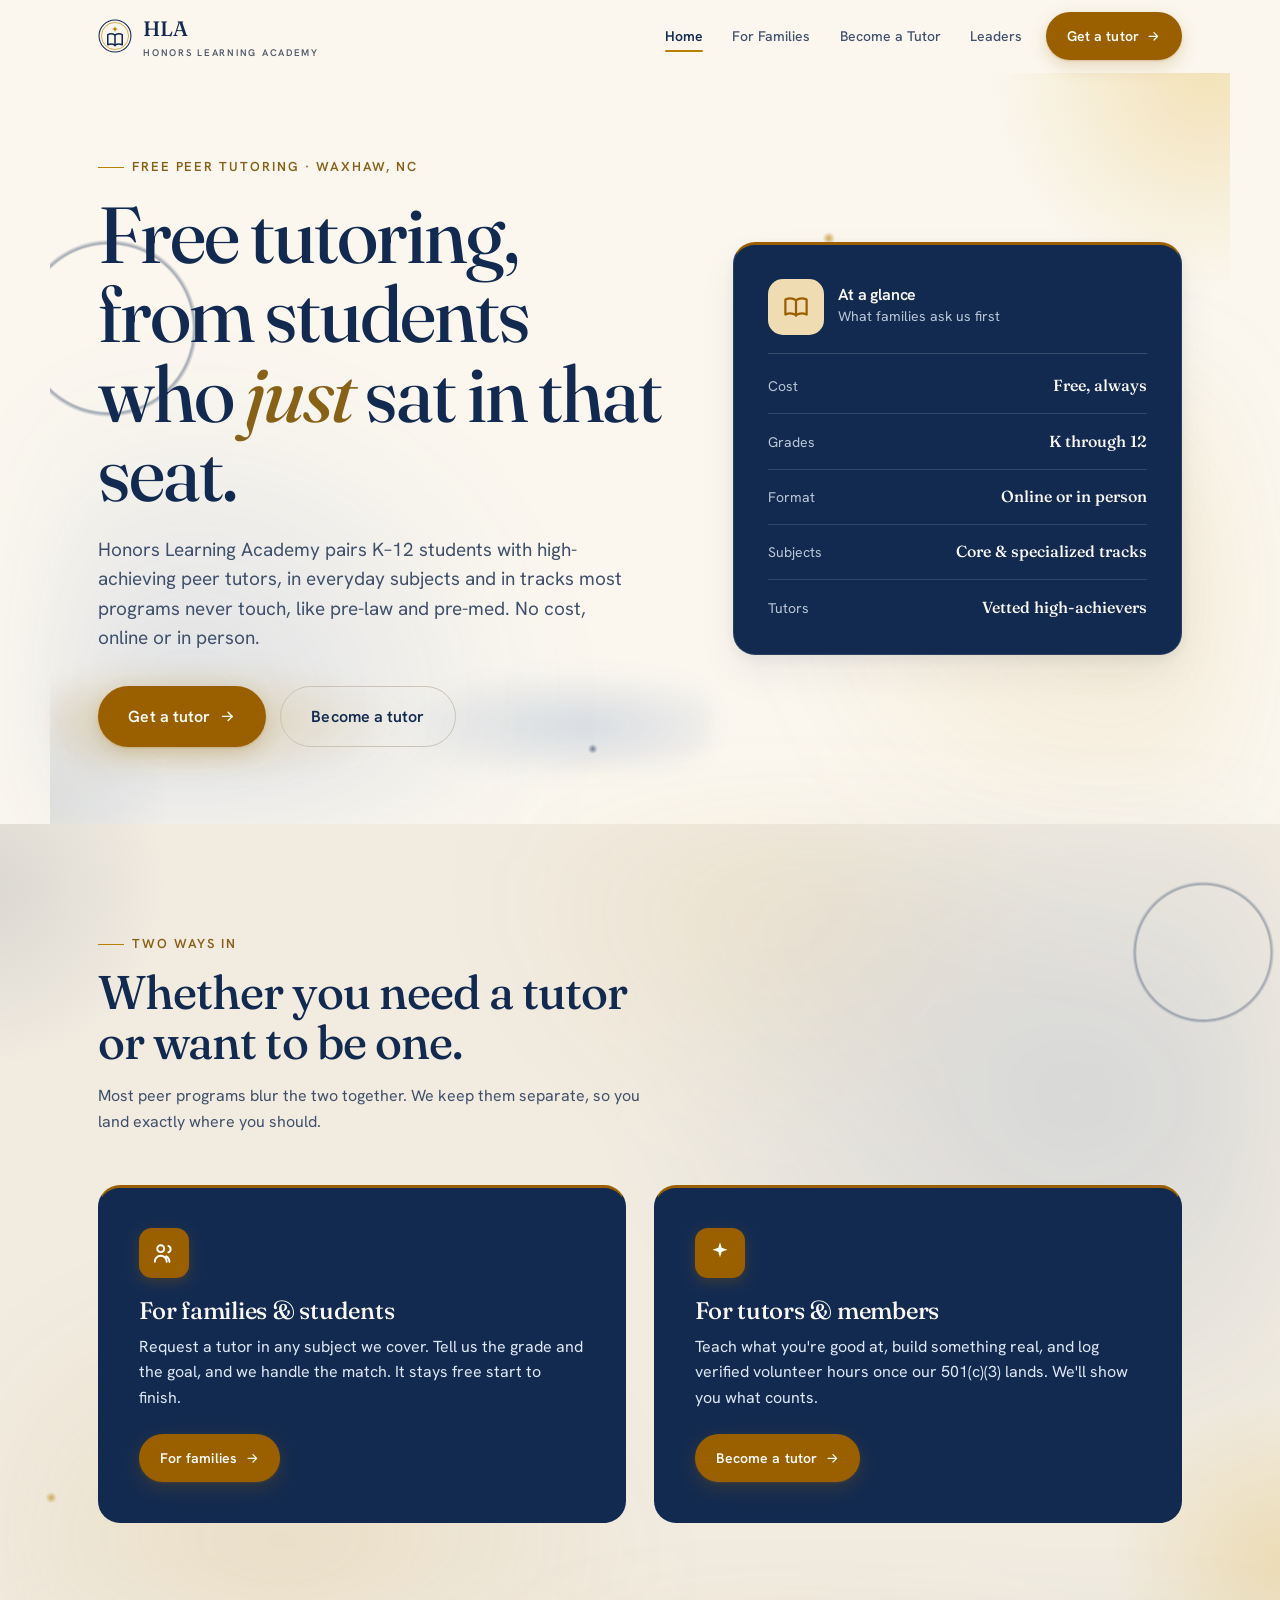
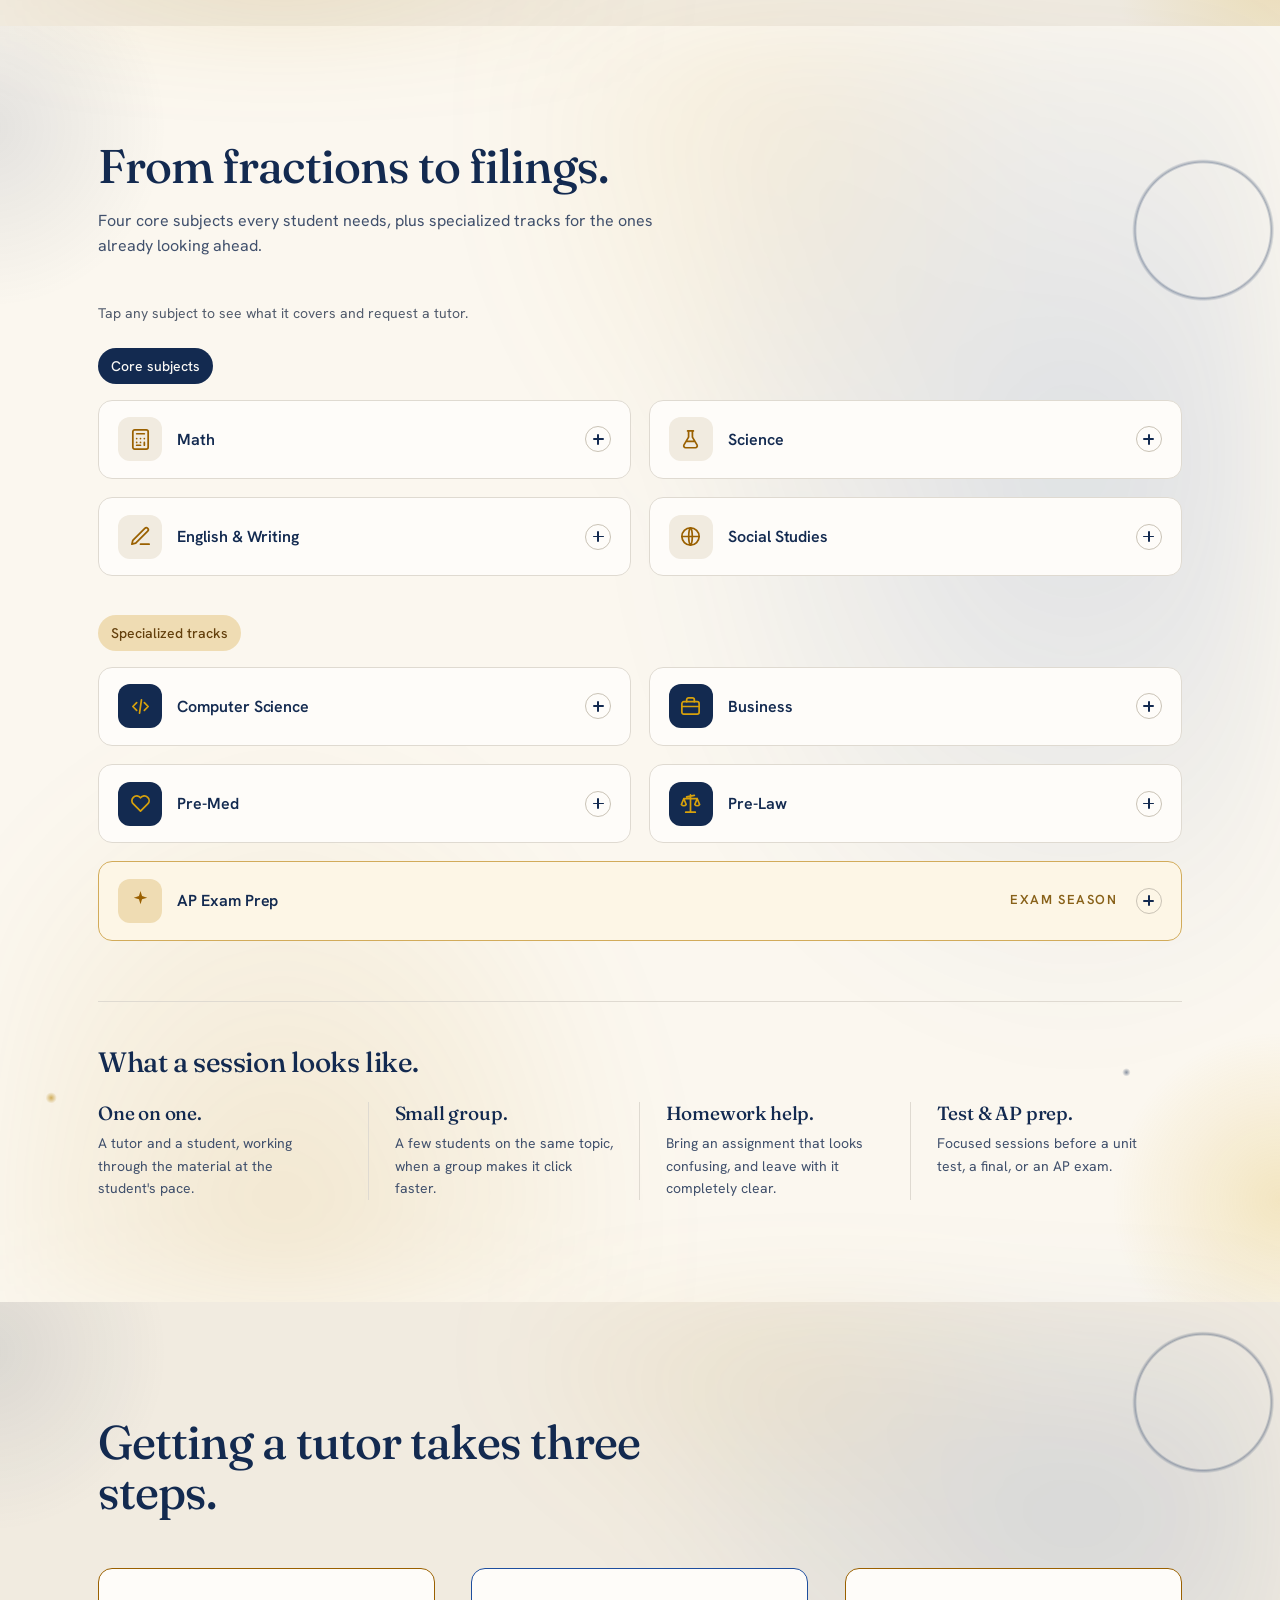
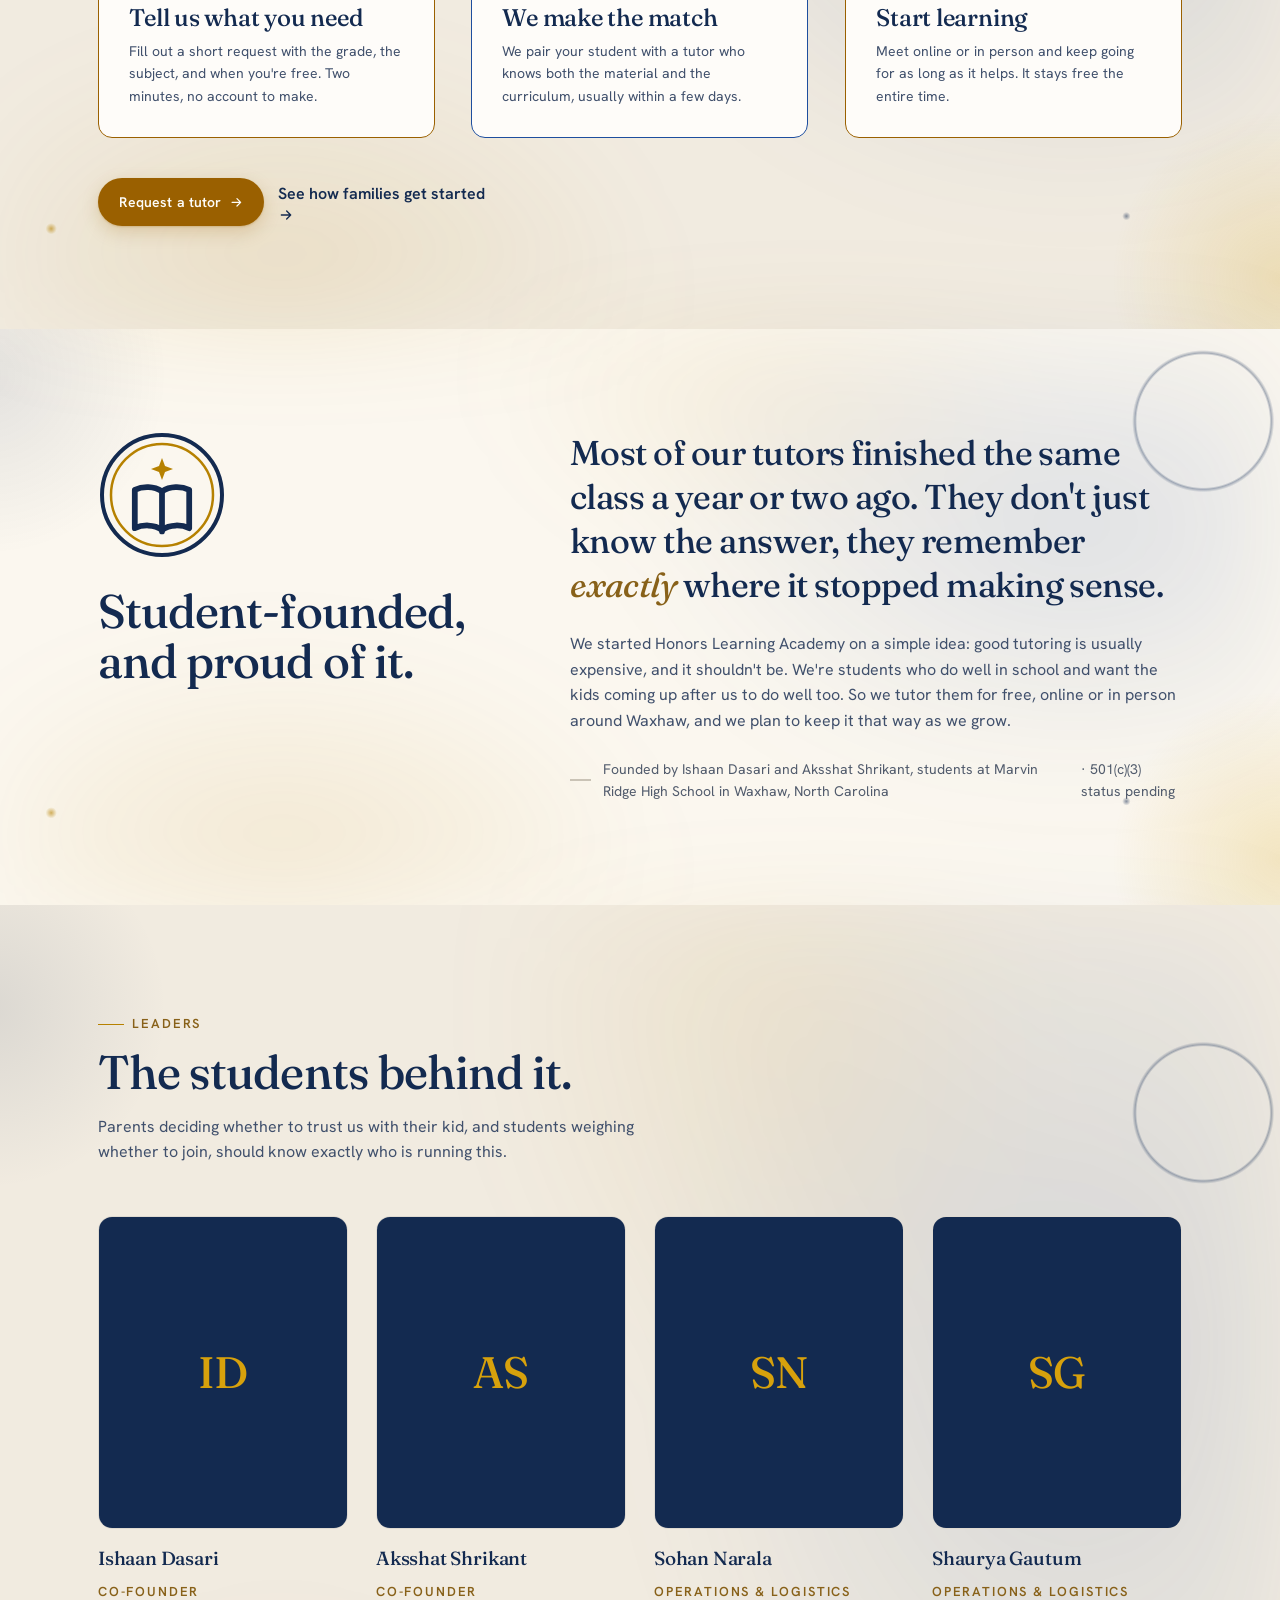
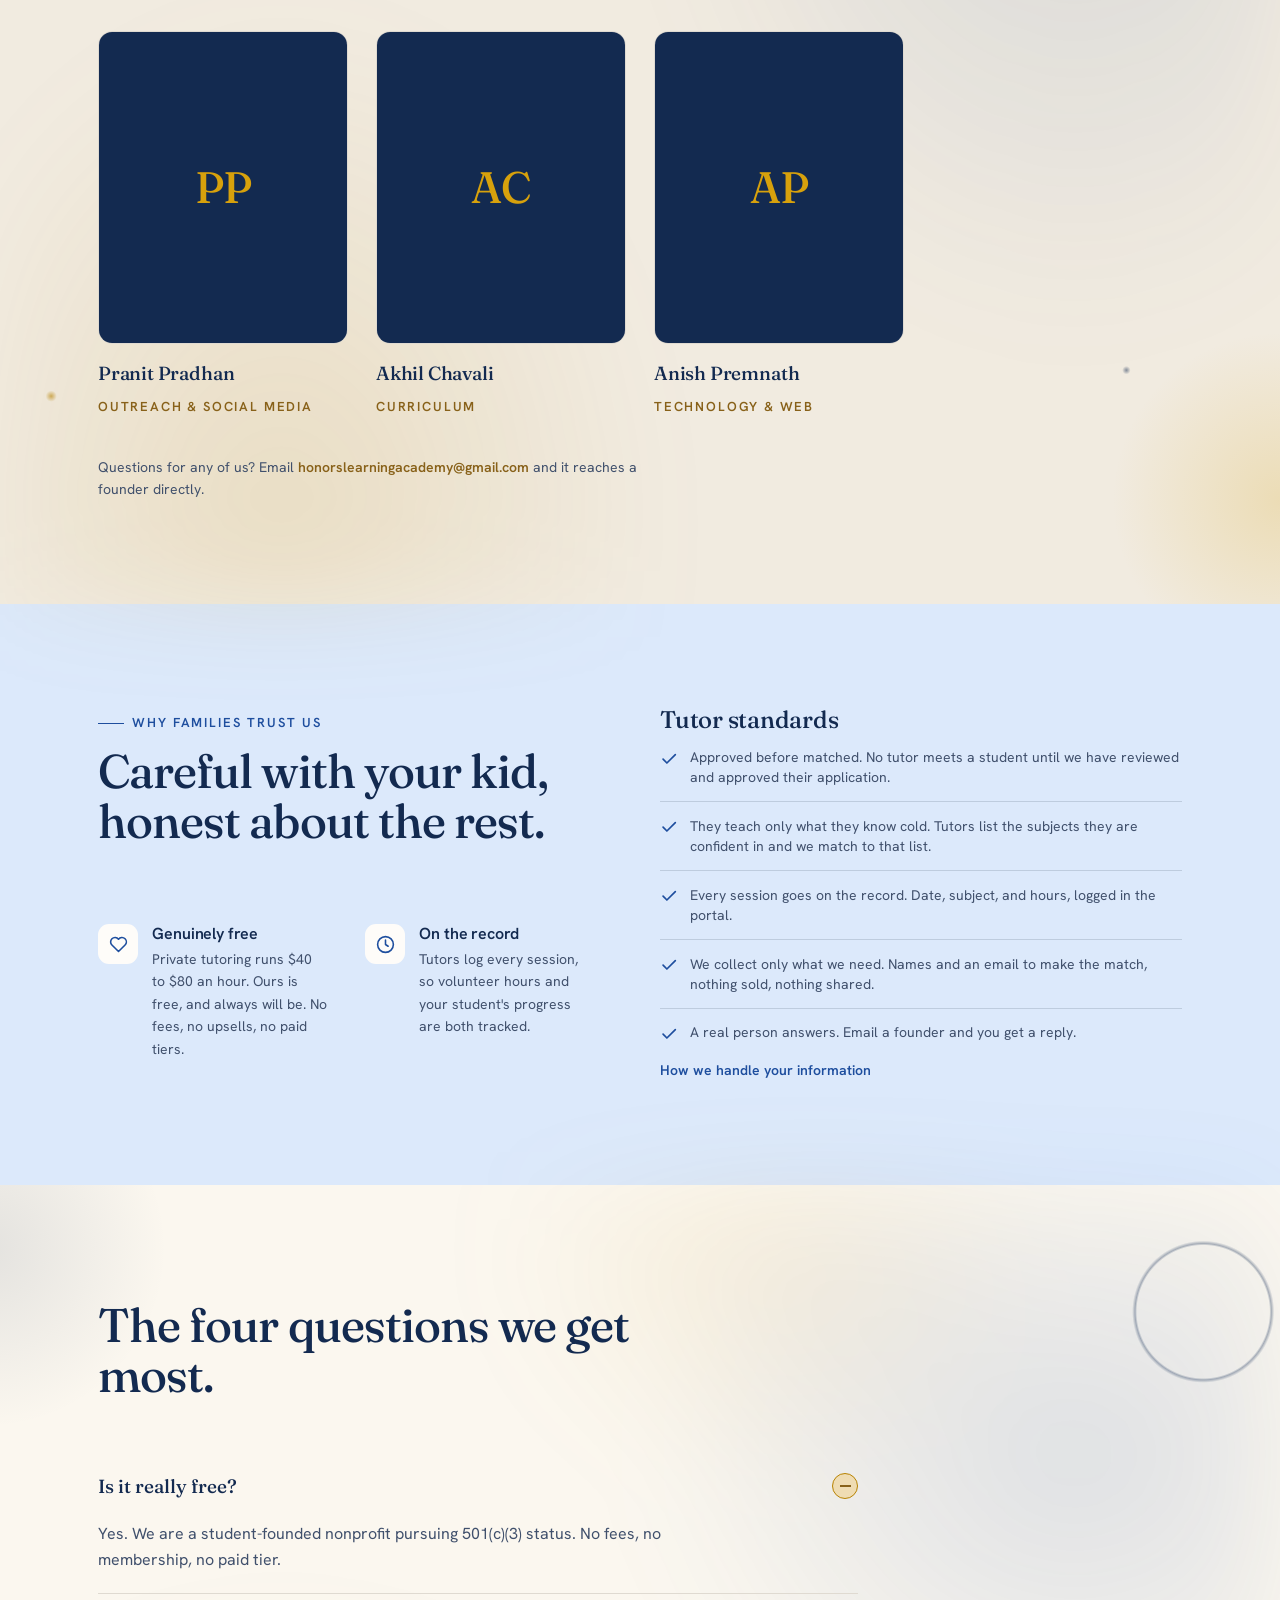
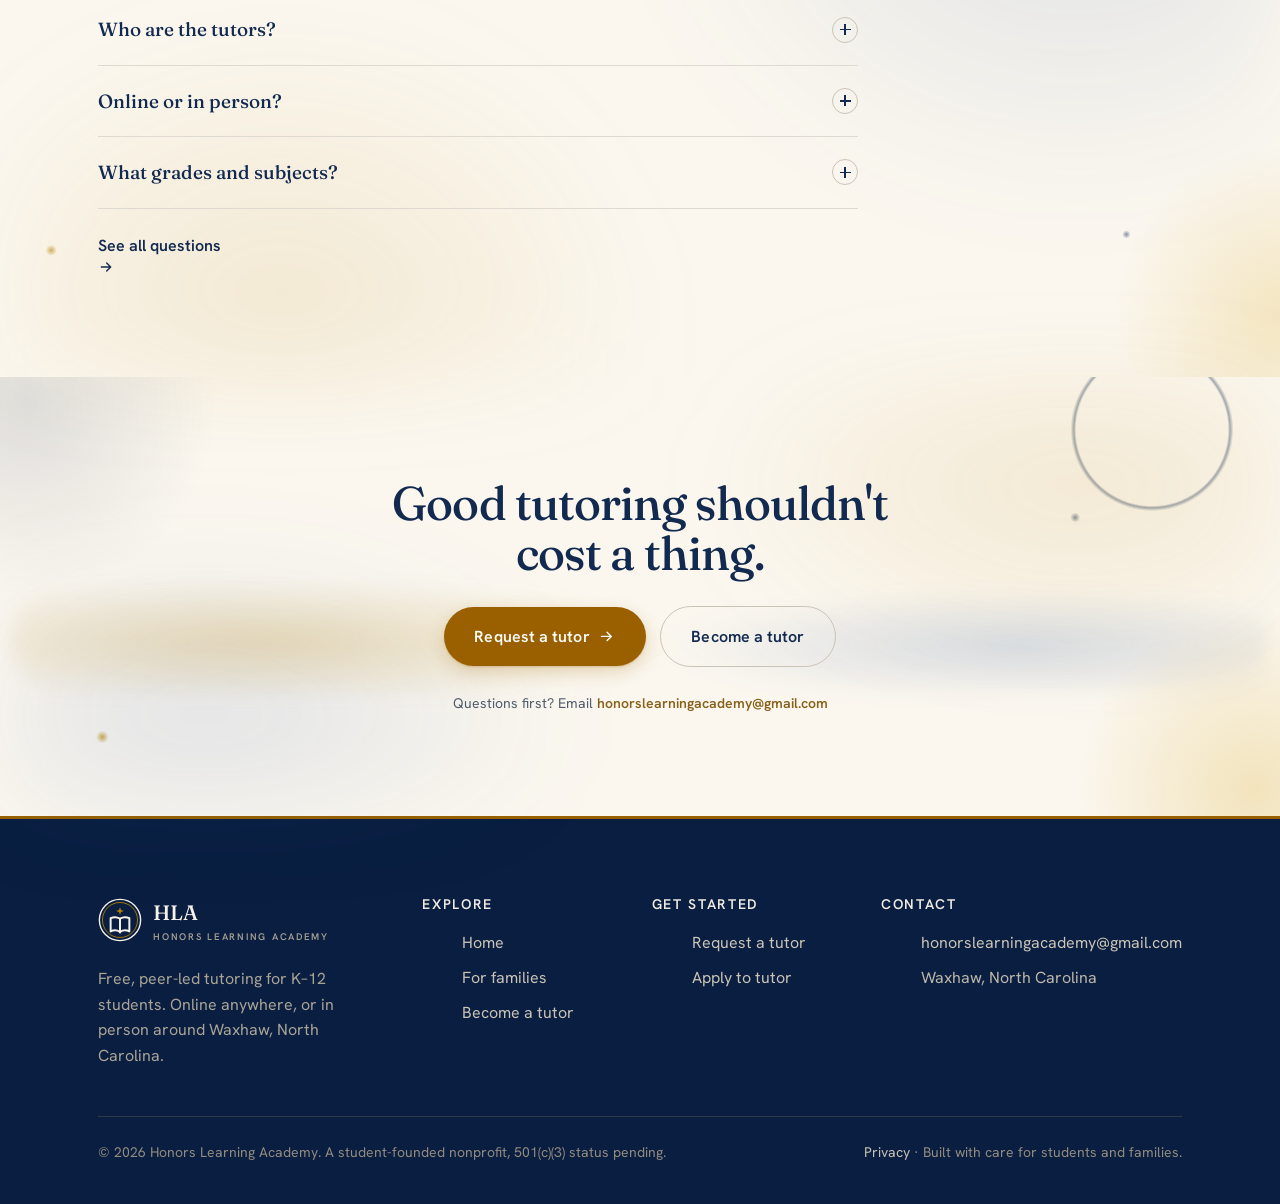
==== commit ec7a27de: "Leaders section on homepage + anchor-aware nav active state - HLA_NAV: swap the (already-removed) Lo" ====
--- a/index.html
+++ b/index.html
@@ -201,12 +201,13 @@
       </div>
     </section>
 
-    <!-- TEAM (rendered from config; hidden while roster is empty) -->
-    <section class="section band-sand" data-team-section hidden>
-      <div class="wrap">
-        <div class="sec-head reveal">
+    <!-- TEAM / LEADERS (rendered from config; hidden while roster is empty) -->
+    <section class="section band-sand" id="leaders" data-team-section hidden>
+      <div class="wrap">
+        <div class="sec-head reveal">
+          <span class="eyebrow">Leaders</span>
           <h2>The students behind it.</h2>
-          <p>A parent deciding whether to trust us should know exactly who they are trusting.</p>
+          <p>Parents deciding whether to trust us with their kid, and students weighing whether to join, should know exactly who is running this.</p>
         </div>
         <div class="team" data-team></div>
         <p class="team__note reveal">Questions for any of us? Email <a class="link-gold" data-bind="contact.email" href="mailto:honorslearningacademy@gmail.com">honorslearningacademy@gmail.com</a> and it reaches a founder directly.</p>
--- a/css/styles.css
+++ b/css/styles.css
@@ -546,7 +546,8 @@
   max-width: 28ch;
 }
 
-/* Team roster */
+/* Team roster / Leaders */
+#leaders { scroll-margin-top: clamp(5rem, 8vw, 6rem); } /* clears the 72px sticky nav on jump */
 .team {
   display: grid;
   grid-template-columns: repeat(4, 1fr);
@@ -571,10 +572,10 @@
   height: 100%;
   display: grid;
   place-items: center;
-  background: var(--paper);
-  color: var(--ink);
-}
-.band-sand .team__mono { background: var(--paper); }
+  background: var(--ink);
+  color: var(--gold-bright);
+}
+.band-sand .team__mono { background: var(--ink); }
 .team__mono span {
   font-family: var(--serif);
   font-size: clamp(2rem, 4vw, 2.75rem);
@@ -597,7 +598,7 @@
   font-weight: 600;
   text-transform: uppercase;
   letter-spacing: 0.14em;
-  color: var(--green);
+  color: var(--gold-ink);
 }
 .team__note { margin-top: clamp(1.75rem, 3vw, 2.5rem); color: var(--ink-soft); font-size: var(--t-sm); }
 .team__bio {
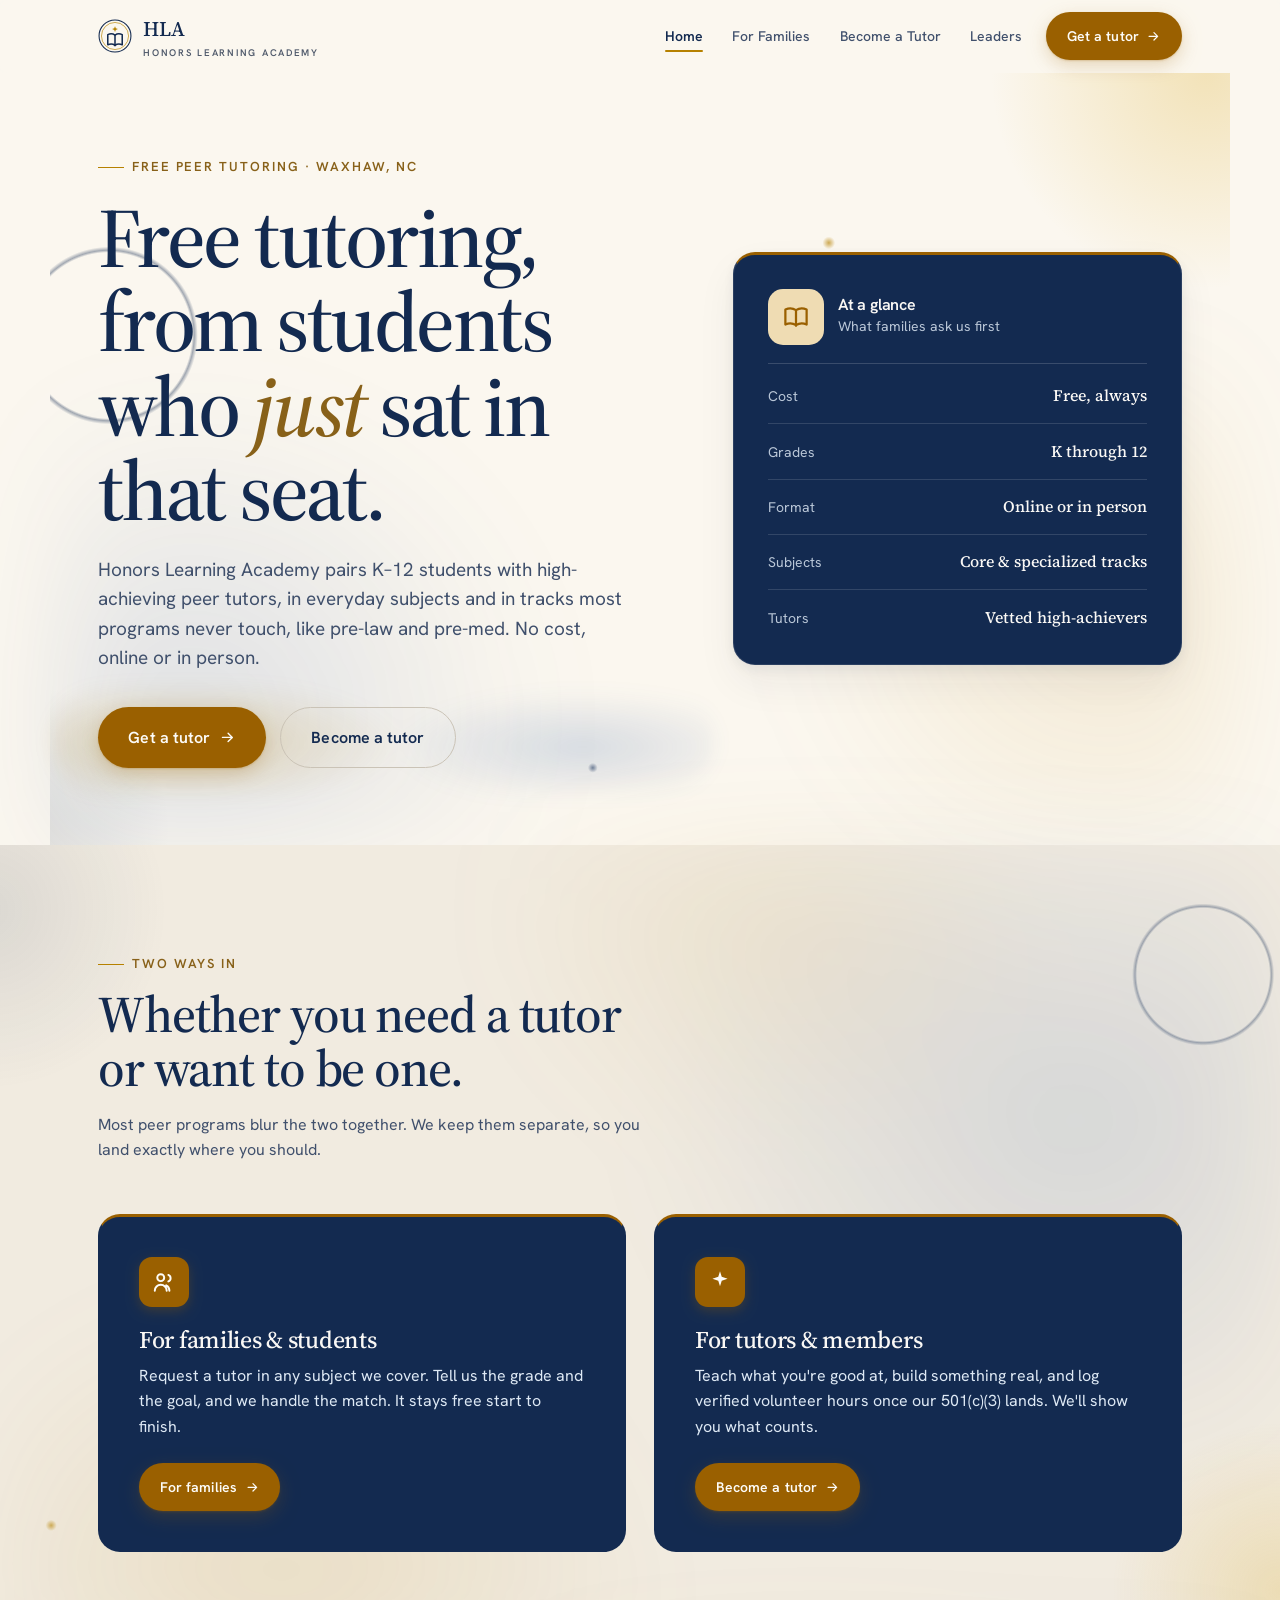
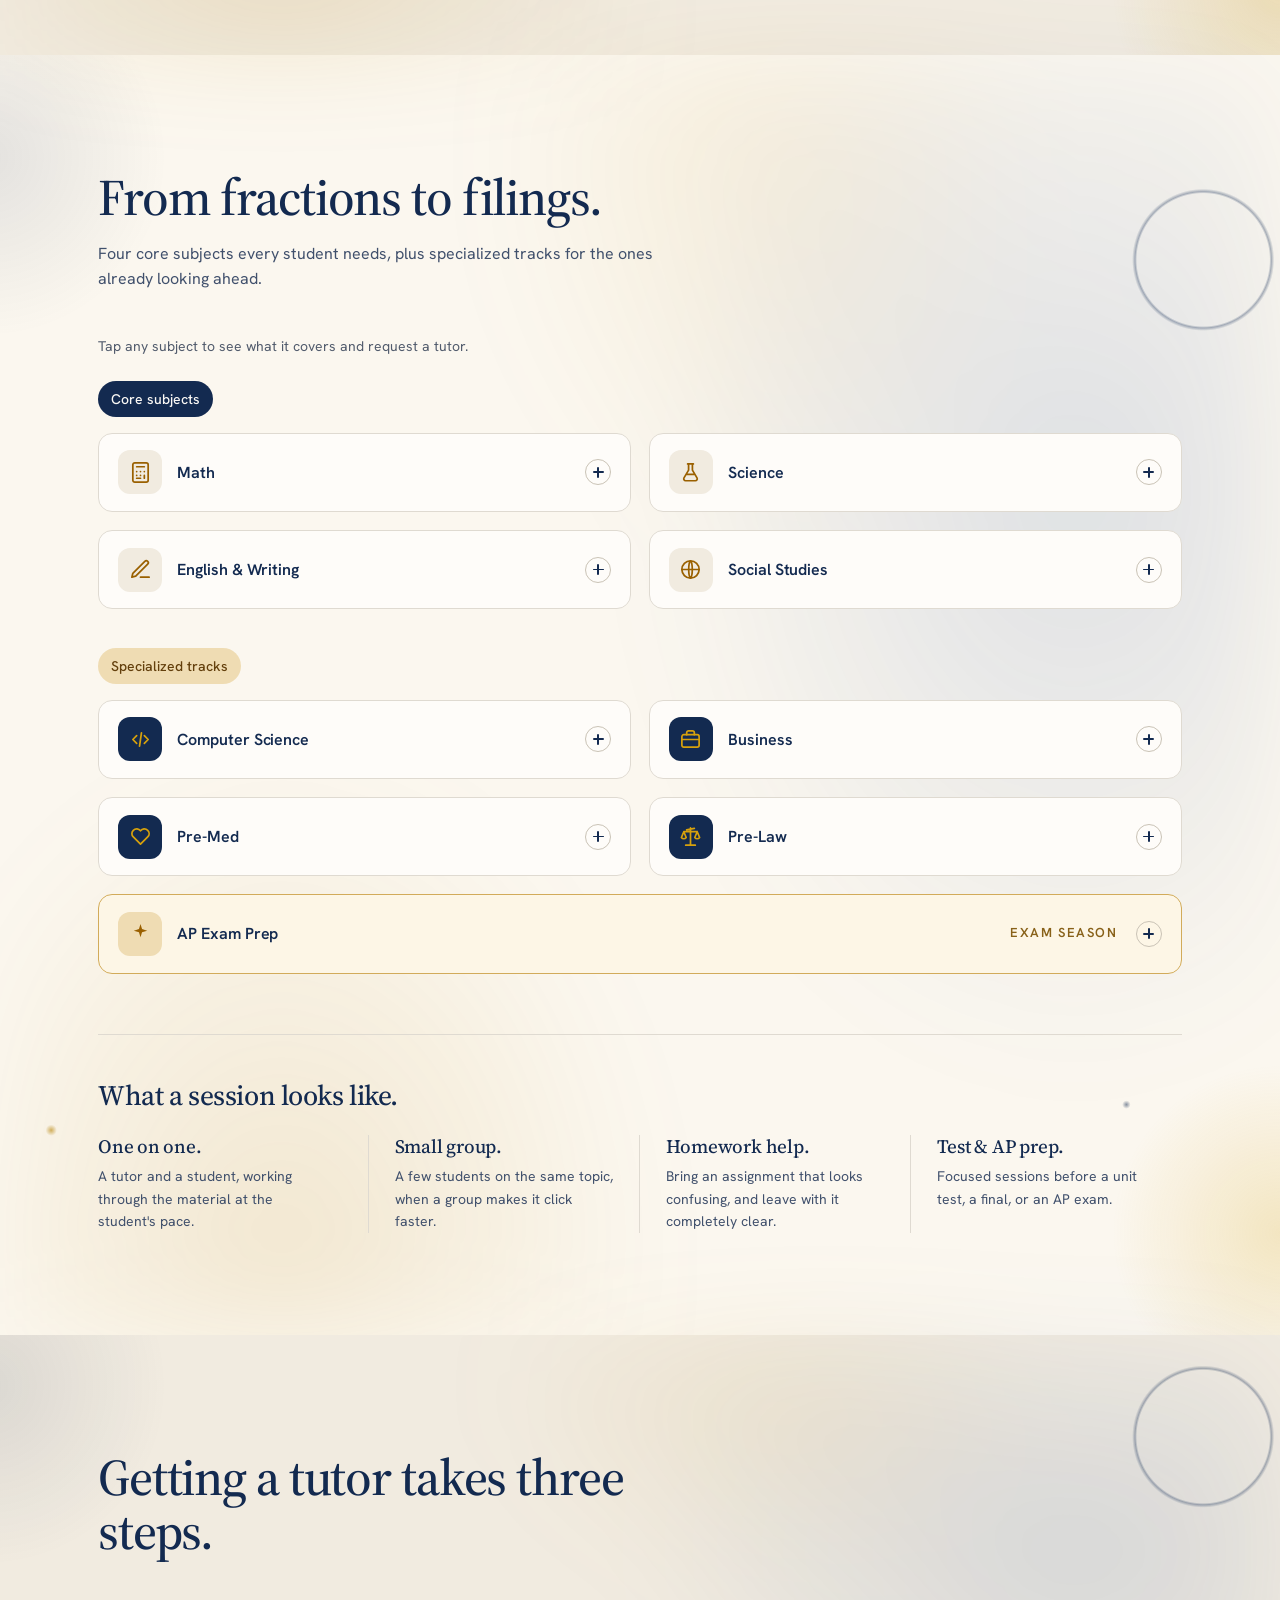
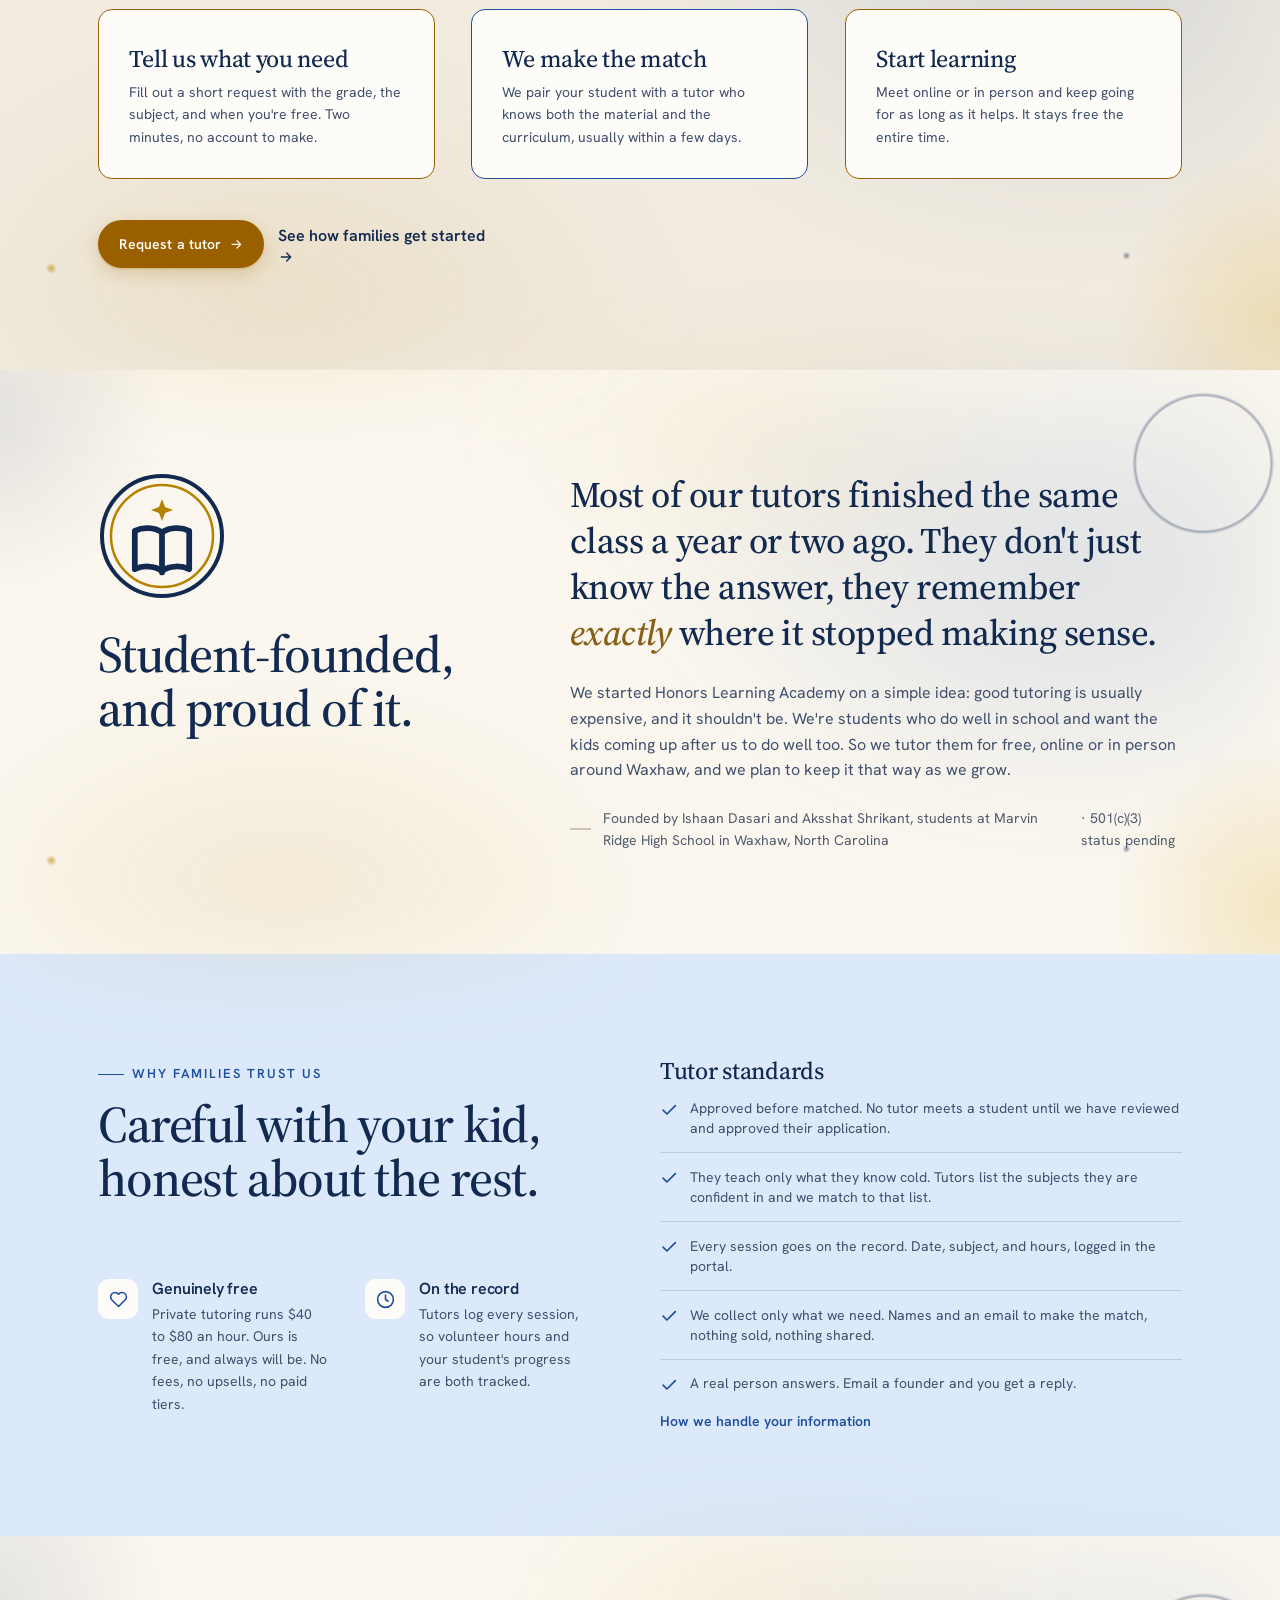
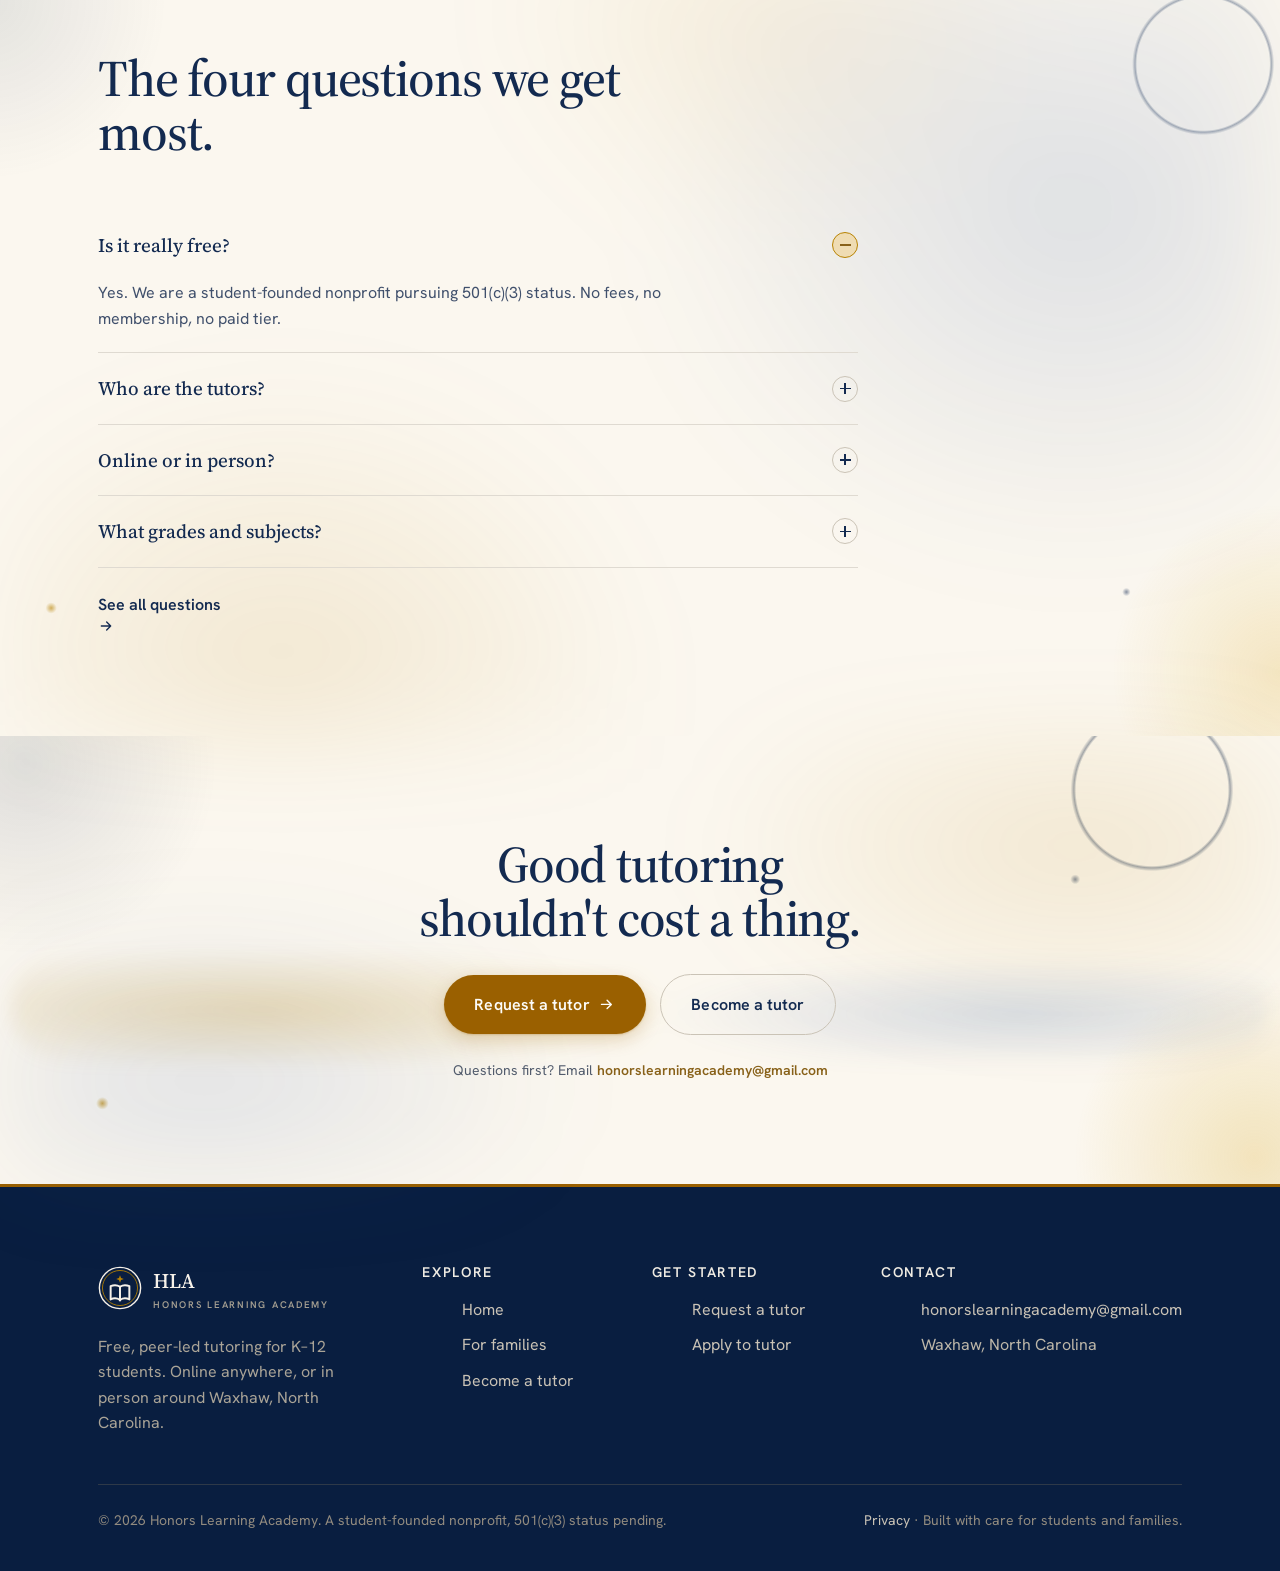
==== commit e82b3955: "Leaders: standalone page, remove homepage section, drop hash nav plumbing Change of direction: Leade" ====
--- a/index.html
+++ b/index.html
@@ -201,19 +201,6 @@
       </div>
     </section>
 
-    <!-- TEAM / LEADERS (rendered from config; hidden while roster is empty) -->
-    <section class="section band-sand" id="leaders" data-team-section hidden>
-      <div class="wrap">
-        <div class="sec-head reveal">
-          <span class="eyebrow">Leaders</span>
-          <h2>The students behind it.</h2>
-          <p>Parents deciding whether to trust us with their kid, and students weighing whether to join, should know exactly who is running this.</p>
-        </div>
-        <div class="team" data-team></div>
-        <p class="team__note reveal">Questions for any of us? Email <a class="link-gold" data-bind="contact.email" href="mailto:honorslearningacademy@gmail.com">honorslearningacademy@gmail.com</a> and it reaches a founder directly.</p>
-      </div>
-    </section>
-
     <!-- TRUST -->
     <section class="section band-blue">
       <div class="wrap trust-layout">
--- a/css/styles.css
+++ b/css/styles.css
@@ -1,9 +1,9 @@
 /* ============================================================
    Honors Learning Academy — Design System
-   Premium editorial, light. Fraunces + Hanken Grotesk.
+   Premium editorial, light. Source Serif 4 + Hanken Grotesk.
    ============================================================ */
 
-@import url('https://fonts.googleapis.com/css2?family=Fraunces:opsz,wght@9..144,400..600&family=Hanken+Grotesk:wght@400;500;600;700&display=swap');
+@import url('https://fonts.googleapis.com/css2?family=Source+Serif+4:ital,opsz,wght@0,8..60,400..600;1,8..60,400..600&family=Hanken+Grotesk:wght@400;500;600;700&display=swap');
 
 /* ---- Tokens ---- */
 :root {
@@ -30,7 +30,7 @@
   --ink-invert: oklch(24%   0.070 260); /* dark band: a clear deep blue, not near-black */
 
   /* fonts */
-  --serif: 'Fraunces', Georgia, 'Times New Roman', serif;
+  --serif: 'Source Serif 4', Georgia, 'Times New Roman', serif;
   --sans:  'Hanken Grotesk', system-ui, -apple-system, sans-serif;
 
   /* type scale (1.25) */
@@ -87,9 +87,12 @@
 :focus-visible { outline: 2.5px solid var(--gold); outline-offset: 3px; border-radius: 4px; }
 
 /* ---- Typography ---- */
-h1, h2, h3, h4 { font-family: var(--serif); color: var(--ink); font-weight: 480; line-height: 1.05; letter-spacing: -0.01em; }
-h1 { font-size: clamp(2.6rem, 6.2vw, var(--t-5xl)); font-weight: 460; line-height: 1.0; letter-spacing: -0.025em; }
-h2 { font-size: clamp(2rem, 4.2vw, var(--t-3xl)); letter-spacing: -0.02em; }
+/* Weights/sizes retuned for Source Serif 4 (lower contrast + smaller optical
+   size than Fraunces): heavier weight and slightly larger clamps restore the
+   presence the headings had, without reverting to the quirky serif. */
+h1, h2, h3, h4 { font-family: var(--serif); color: var(--ink); font-weight: 500; line-height: 1.05; letter-spacing: -0.012em; }
+h1 { font-size: clamp(2.8rem, 6.6vw, 5.7rem); font-weight: 545; line-height: 1.0; letter-spacing: -0.03em; }
+h2 { font-size: clamp(2.15rem, 4.5vw, 3.2rem); font-weight: 525; letter-spacing: -0.022em; }
 h3 { font-size: var(--t-xl); line-height: 1.15; }
 h4 { font-size: var(--t-lg); line-height: 1.25; }
 
@@ -111,7 +114,7 @@
 .eyebrow.no-rule::before { display: none; }
 
 .lede { font-size: clamp(1.0625rem, 1.6vw, var(--t-lg)); color: var(--ink-soft); line-height: 1.55; }
-.serif-accent { font-family: var(--serif); font-style: italic; font-weight: 460; color: var(--gold-ink); }
+.serif-accent { font-family: var(--serif); font-style: italic; font-weight: 520; color: var(--gold-ink); }
 
 /* ---- Layout ---- */
 .wrap { width: 100%; max-width: var(--maxw); margin-inline: auto; padding-inline: clamp(1.25rem, 5vw, 3rem); }
@@ -410,7 +413,7 @@
 
 /* Mission / editorial split */
 .split { display: grid; grid-template-columns: 0.8fr 1.2fr; gap: clamp(2rem, 5vw, 4rem); align-items: start; }
-.pullquote { font-family: var(--serif); font-weight: 460; font-size: clamp(1.45rem, 3vw, 2.15rem); line-height: 1.28; color: var(--ink); letter-spacing: -0.015em; }
+.pullquote { font-family: var(--serif); font-weight: 500; font-size: clamp(1.5rem, 3vw, 2.25rem); line-height: 1.28; color: var(--ink); letter-spacing: -0.015em; }
 .pullquote .serif-accent { font-size: inherit; }
 .sig { margin-top: 1.5rem; display: flex; align-items: center; gap: 0.8rem; font-size: var(--t-sm); color: var(--muted); }
 .sig__line { width: 32px; height: 1.5px; background: var(--line-strong); }
@@ -546,8 +549,7 @@
   max-width: 28ch;
 }
 
-/* Team roster / Leaders */
-#leaders { scroll-margin-top: clamp(5rem, 8vw, 6rem); } /* clears the 72px sticky nav on jump */
+/* Team roster (the Leaders page) */
 .team {
   display: grid;
   grid-template-columns: repeat(4, 1fr);
--- a/css/pages.css
+++ b/css/pages.css
@@ -6,7 +6,7 @@
 /* Compact page hero */
 .page-hero { padding-block: clamp(2.25rem, 6vw, 4.5rem) clamp(1.5rem, 4vw, 3rem); }
 .page-hero .eyebrow { margin-bottom: 1.1rem; }
-.page-hero h1 { font-size: clamp(2.3rem, 5vw, 4rem); max-width: 16ch; }
+.page-hero h1 { font-size: clamp(2.45rem, 5.3vw, 4.3rem); max-width: 16ch; }
 .page-hero .lede { margin-top: 1.2rem; max-width: 54ch; }
 .page-hero__grid { display: grid; grid-template-columns: 1.1fr 0.9fr; gap: clamp(2rem, 5vw, 4rem); align-items: center; }
 
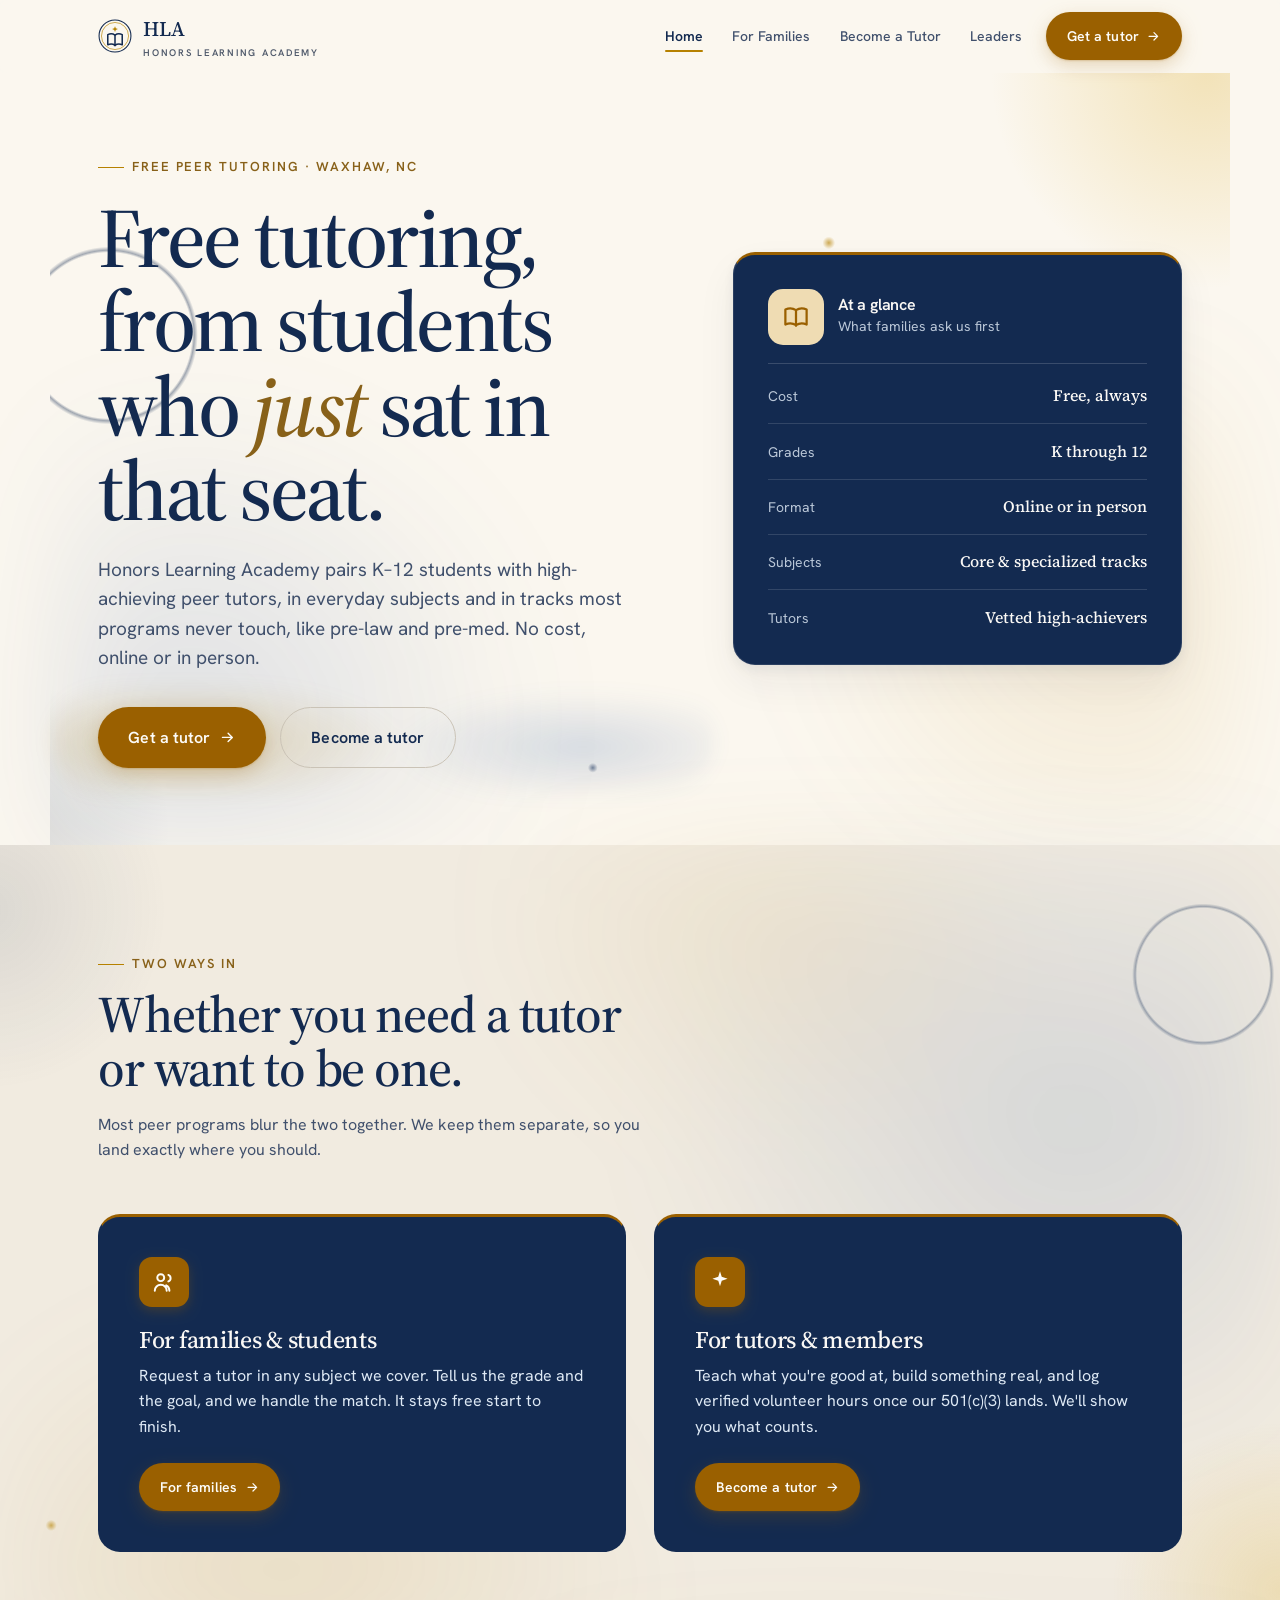
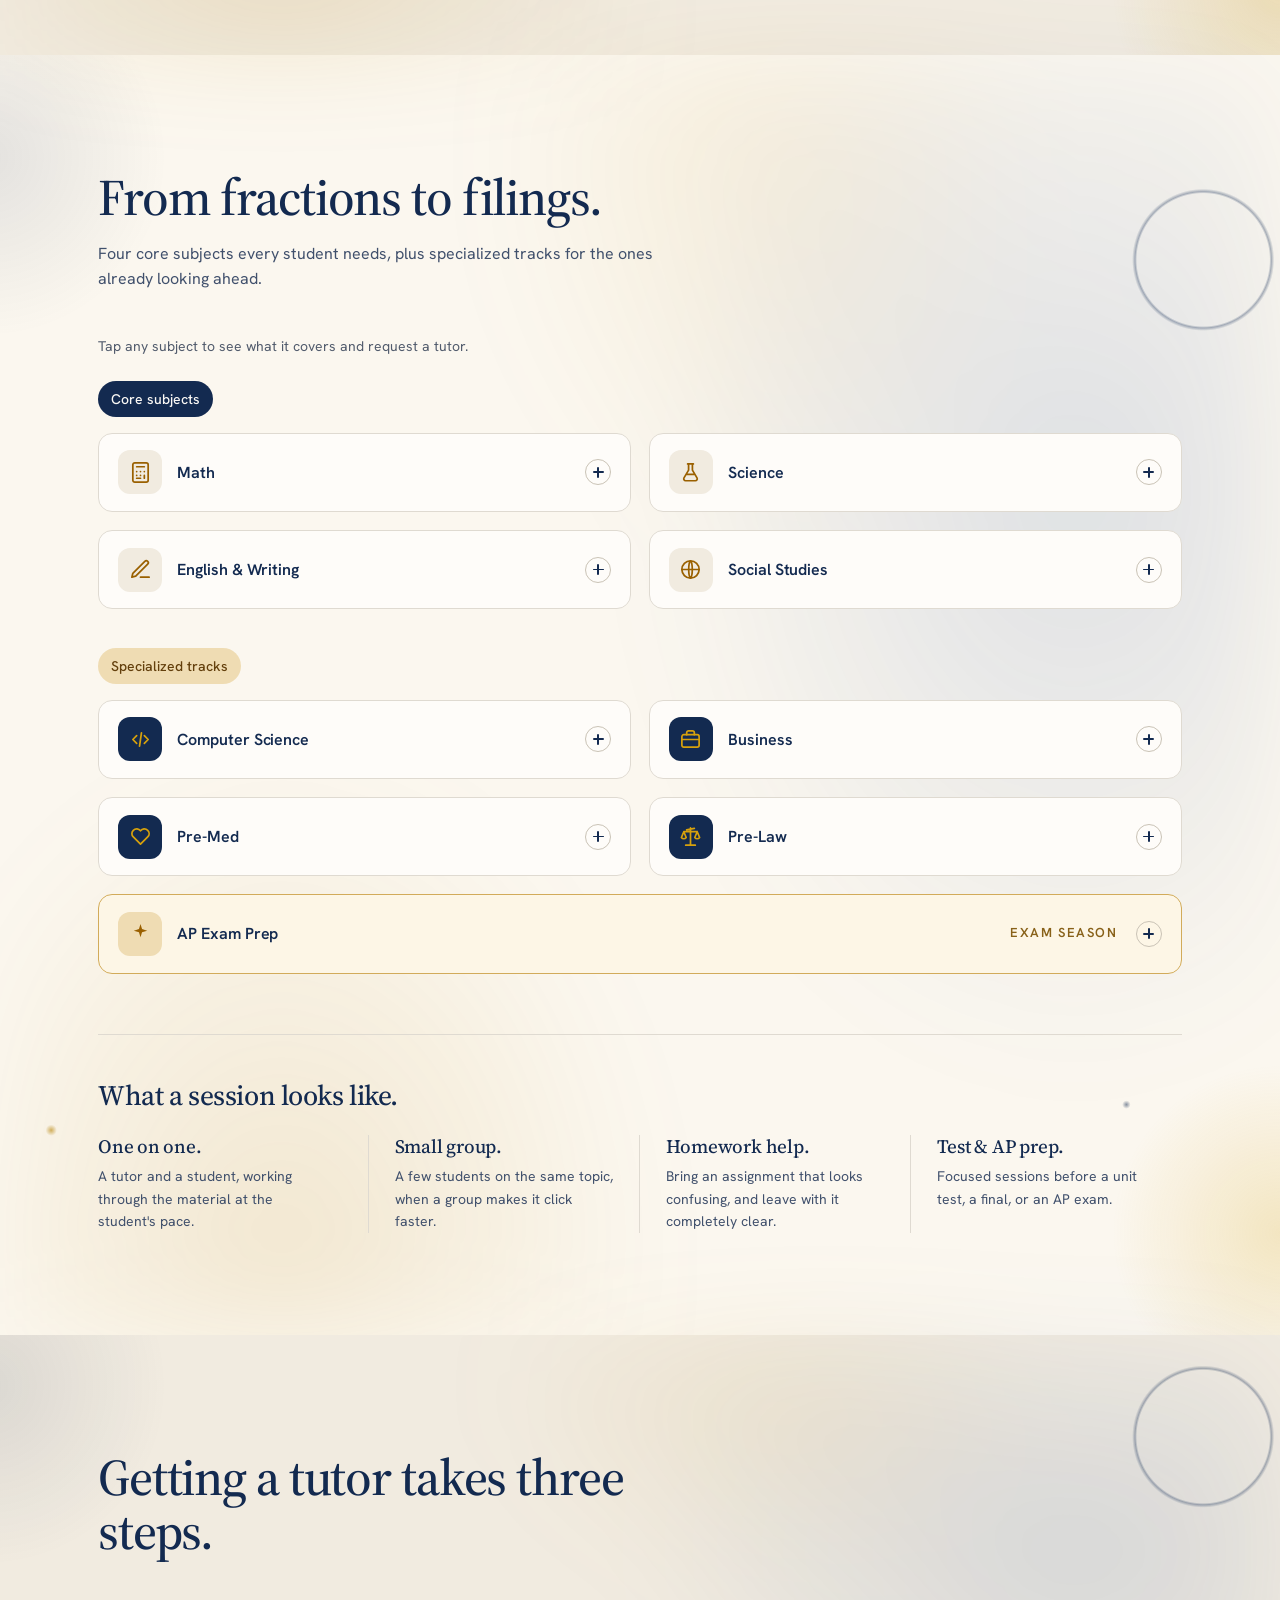
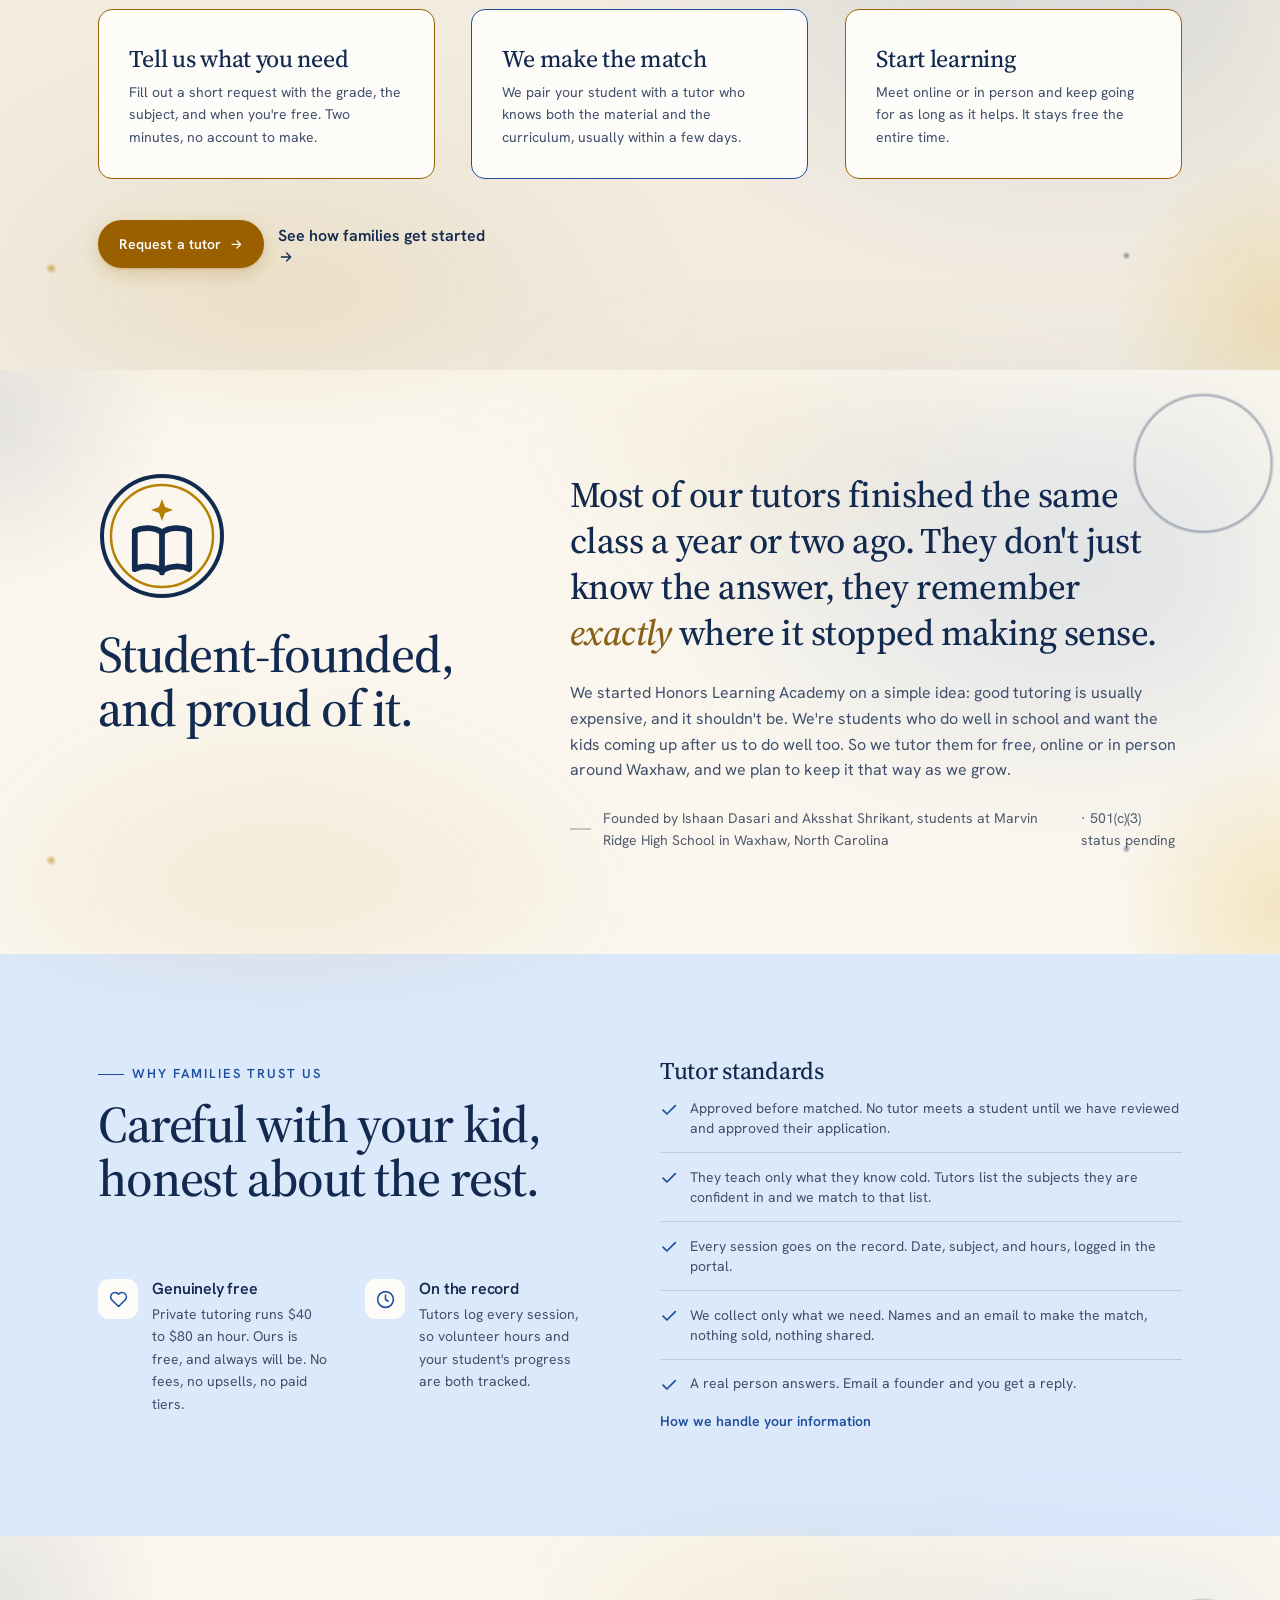
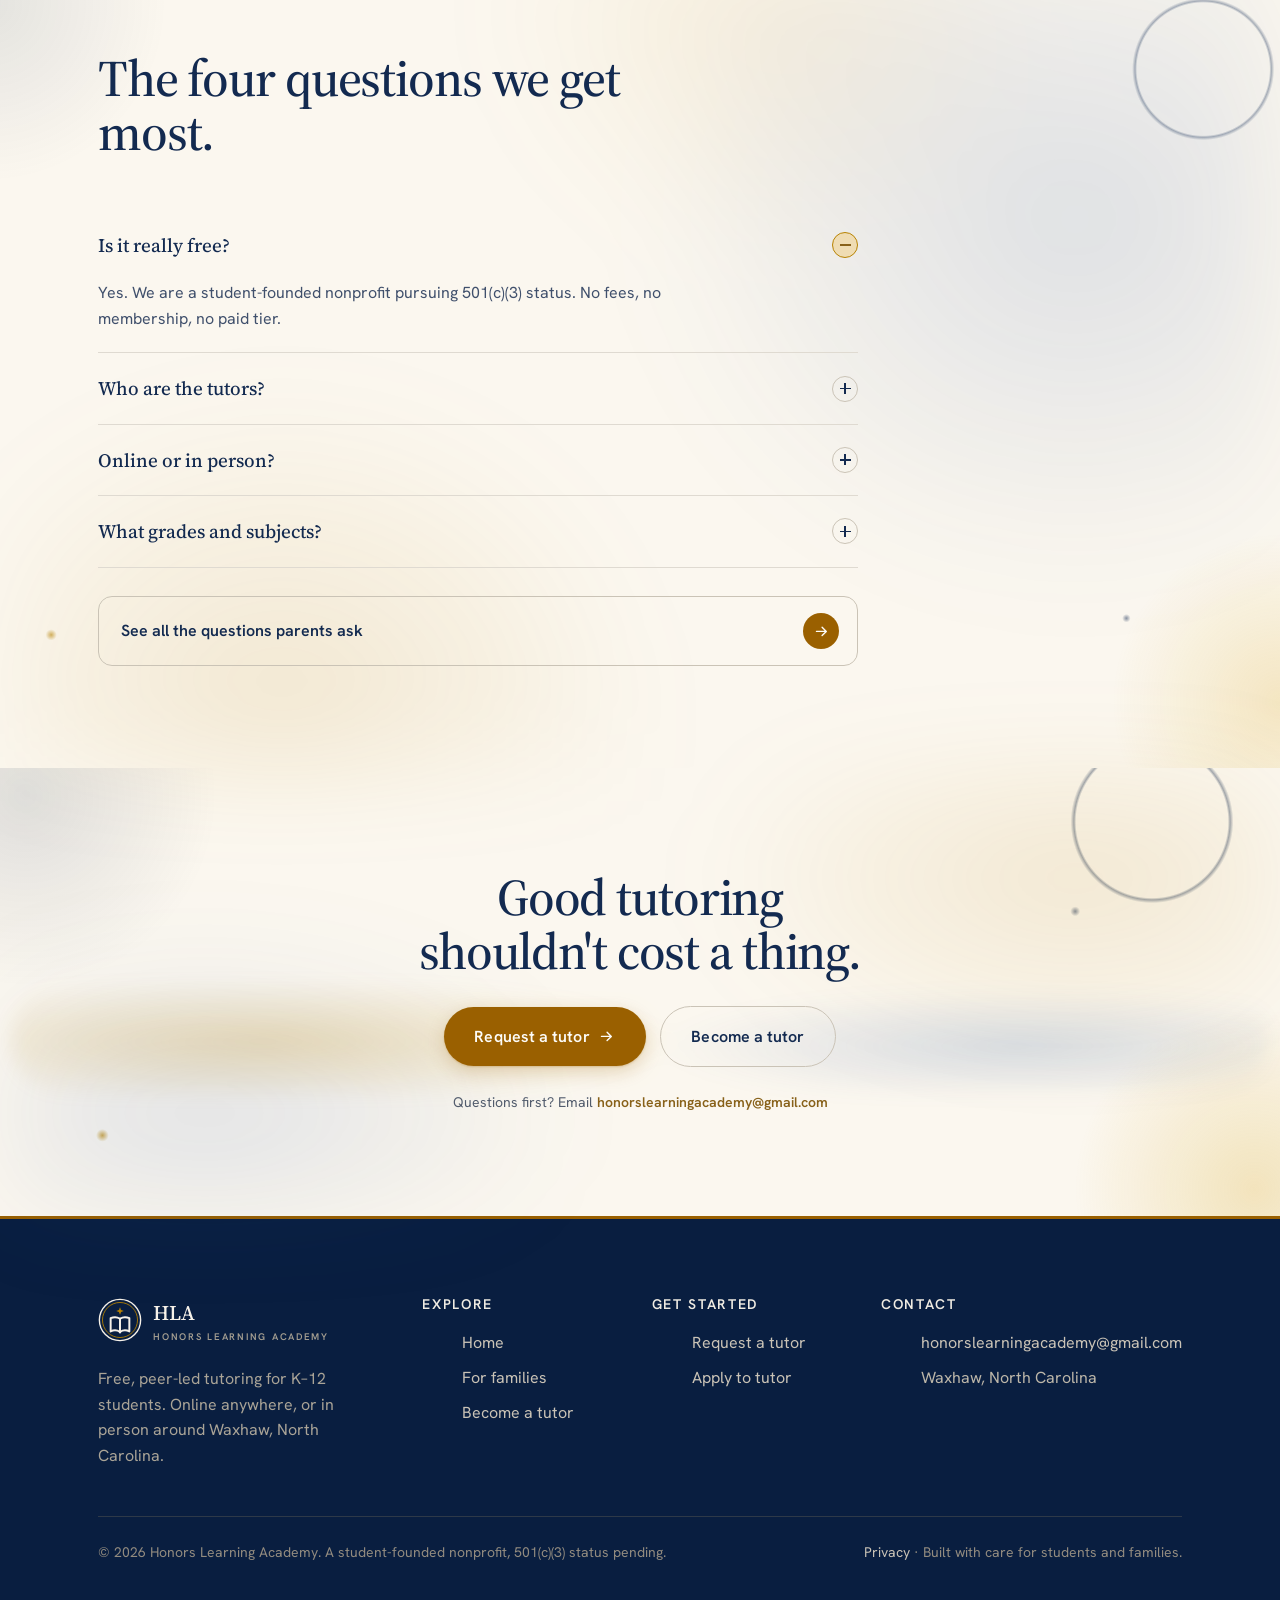
==== commit 618d1c87: "Differentiate the two audience boxes; FAQ next-page control Audit: leaders.html does NOT reuse .glan" ====
--- a/index.html
+++ b/index.html
@@ -271,9 +271,10 @@
             <div class="faq__body">Kindergarten through 12th. Math, science, English and writing, and social studies, plus computer science, business, pre-med, and pre-law. We also offer focused AP exam prep.</div>
           </details>
         </div>
-        <p class="reveal" style="margin-top:1.5rem">
-          <a class="link-blue" href="students.html#faq">See all questions <span data-ic="arrow"></span></a>
-        </p>
+        <a class="faq-more reveal" href="students.html#faq">
+          <span>See all the questions parents ask</span>
+          <span class="faq-more__arrow" data-ic="arrow" aria-hidden="true"></span>
+        </a>
       </div>
     </section>
 
--- a/css/styles.css
+++ b/css/styles.css
@@ -323,6 +323,36 @@
 .glance .row:last-child { border-bottom: none; padding-bottom: 0; }
 .glance dt { color: var(--on-blue); opacity: 0.82; font-size: var(--t-sm); }
 .glance dd { font-family: var(--serif); font-weight: 500; color: oklch(98% 0.005 84); text-align: right; }
+
+/* Tutor hero "payoff" panel: answers "what do I get", so it is a lead claim +
+   a gold-checked list of gains, NOT the families spec sheet (badge + dt/dd). */
+.payoff {
+  background: var(--ink);
+  border: 1px solid oklch(100% 0 0 / 0.10);
+  border-top: 3px solid var(--gold-deep);
+  border-radius: var(--radius-lg);
+  padding: clamp(1.5rem, 3vw, 2.1rem);
+  box-shadow: var(--shadow-md);
+  color: var(--on-blue);
+}
+.payoff__lead {
+  font-family: var(--serif); font-size: var(--t-lg); font-weight: 500; line-height: 1.3;
+  color: oklch(98% 0.005 84); margin: 0 0 1.25rem; max-width: none;
+}
+.payoff__list { list-style: none; margin: 0; padding: 0; display: grid; gap: 0; }
+.payoff__list li {
+  display: flex; gap: 0.8rem; align-items: flex-start;
+  font-size: var(--t-base); line-height: 1.4; color: var(--on-blue);
+  padding: 0.9rem 0; border-top: 1px solid oklch(100% 0 0 / 0.13); max-width: none;
+}
+.payoff__list li:first-child { padding-top: 0; border-top: none; }
+.payoff__list li:last-child { padding-bottom: 0; }
+.payoff__ic {
+  flex: none; width: 1.5em; height: 1.5em; margin-top: 0.05em; border-radius: 50%;
+  background: oklch(64% 0.135 80 / 0.20); color: var(--gold-bright);
+  display: grid; place-items: center;
+}
+.payoff__ic svg { width: 0.8em; height: 0.8em; }
 
 /* Stat band (editorial dividers, not glowing cards) */
 .statband { display: grid; grid-template-columns: repeat(4, 1fr); border: 1px solid var(--line); border-radius: var(--radius-lg); overflow: hidden; background: var(--surface); }
--- a/css/pages.css
+++ b/css/pages.css
@@ -49,6 +49,25 @@
 .faq details[open] summary .ic { background: var(--gold-soft); border-color: var(--gold); }
 .faq details[open] summary .ic::before { background: var(--gold-ink); }
 .faq .faq__body { padding-bottom: 1.3rem; color: var(--ink-soft); max-width: 68ch; }
+
+/* "Next page" control under the homepage FAQ: a bordered navigation row
+   (not an inline text link) that clearly points to the families FAQ. */
+.faq-more {
+  display: flex; align-items: center; justify-content: space-between; gap: 1rem;
+  max-width: 760px; margin-top: 1.75rem;
+  padding: 1rem 1.1rem 1rem 1.4rem;
+  border: 1.5px solid var(--line-strong); border-radius: var(--radius);
+  color: var(--ink); font-weight: 600; font-size: var(--t-base);
+  transition: border-color .2s var(--ease), background-color .2s var(--ease), transform .2s var(--ease), box-shadow .2s var(--ease);
+}
+.faq-more:hover { border-color: var(--ink); background: var(--surface); transform: translateY(-2px); box-shadow: var(--shadow-sm); }
+.faq-more__arrow {
+  flex: none; width: 36px; height: 36px; border-radius: 50%;
+  background: var(--gold-deep); color: oklch(99% 0.005 84);
+  display: grid; place-items: center; transition: transform .25s var(--ease);
+}
+.faq-more__arrow svg { width: 1.05em; height: 1.05em; }
+.faq-more:hover .faq-more__arrow { transform: translateX(3px); }
 @media (prefers-reduced-motion: reduce) { .faq summary .ic, .faq summary .ic::after { transition: none; } }
 
 /* ============================================================
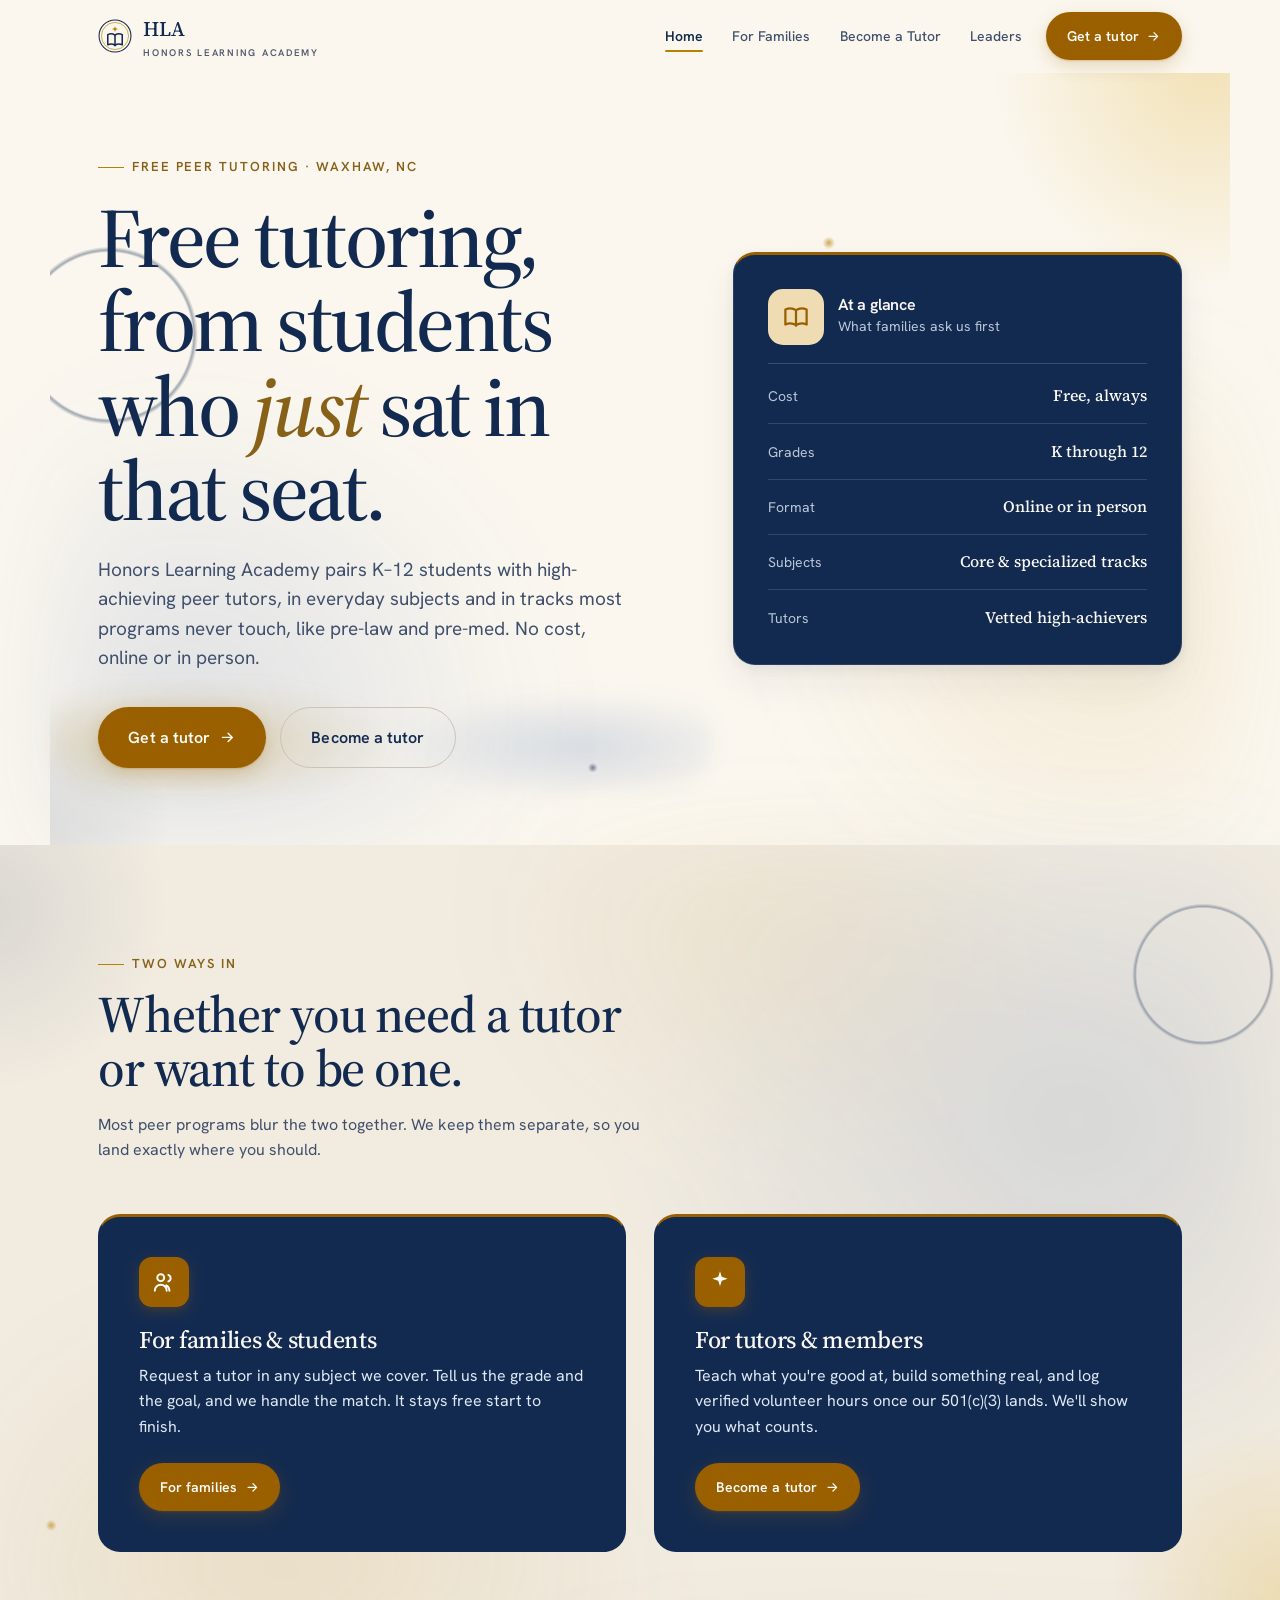
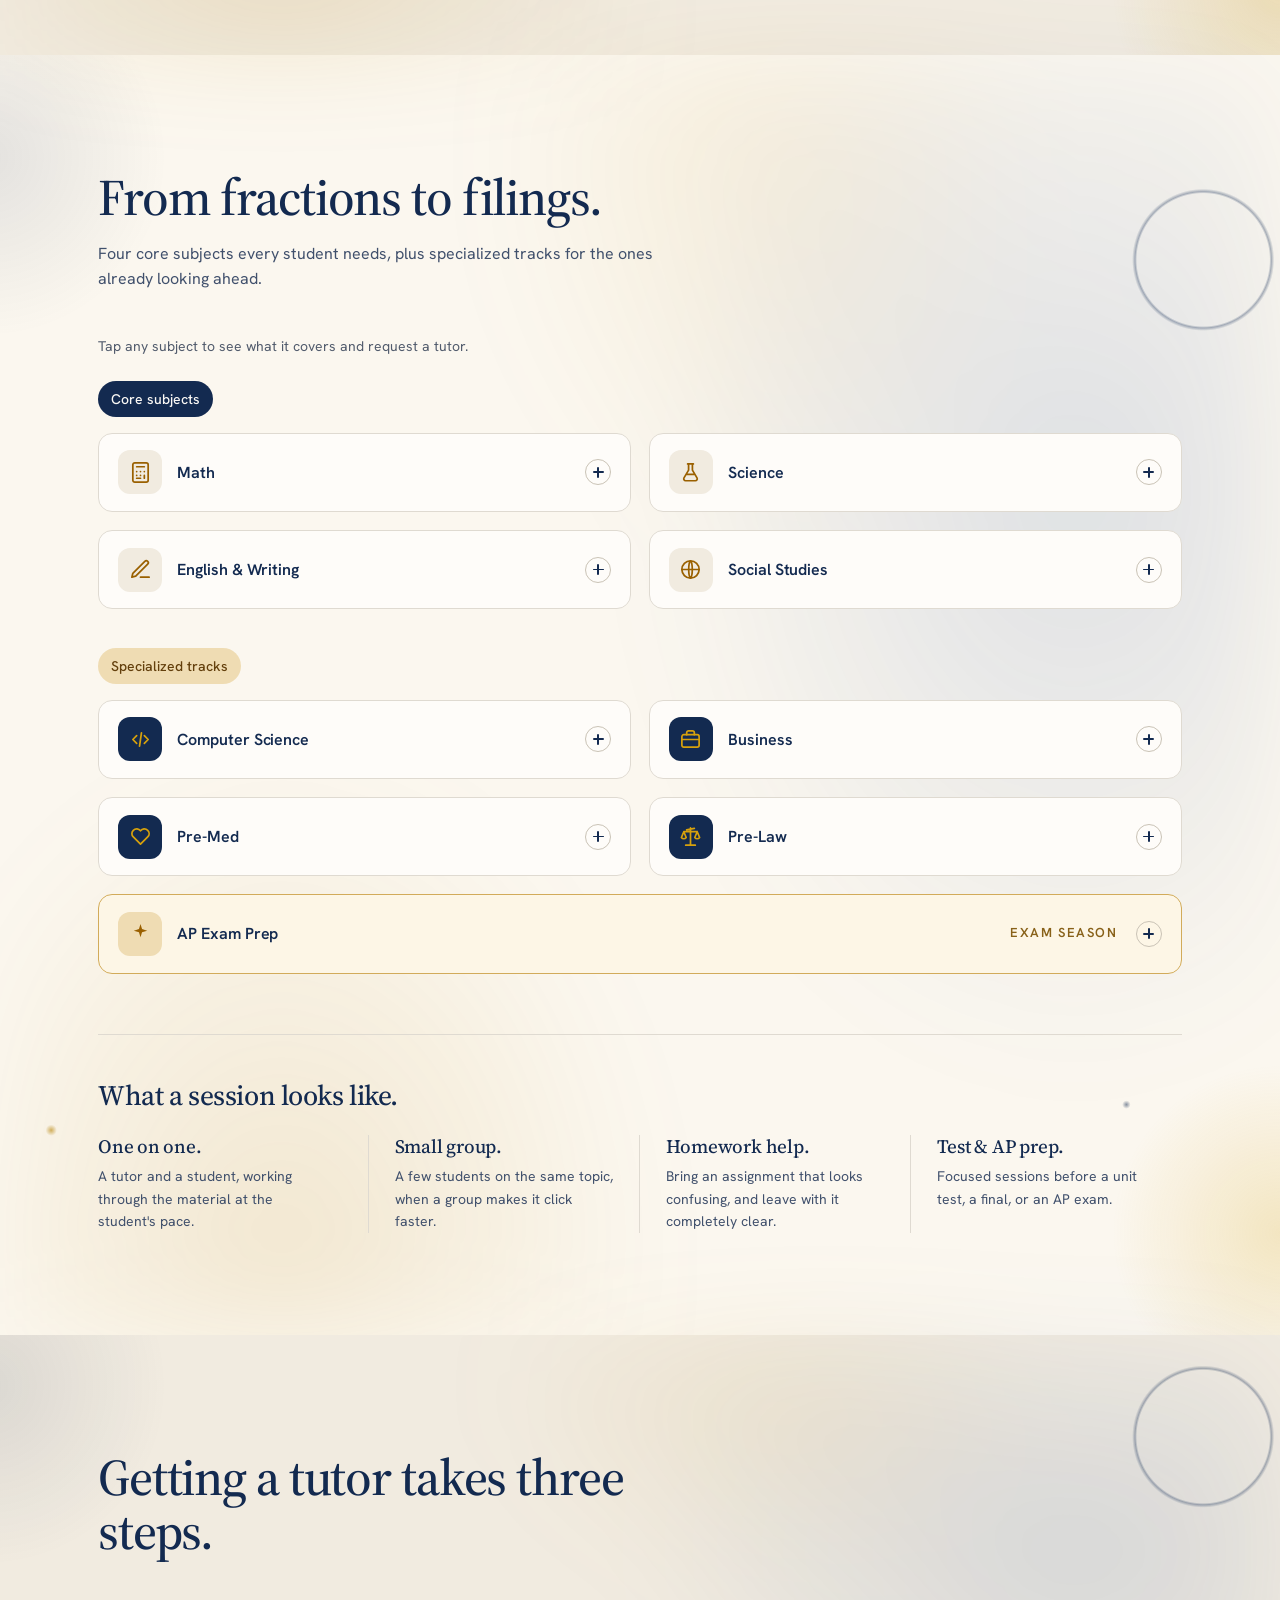
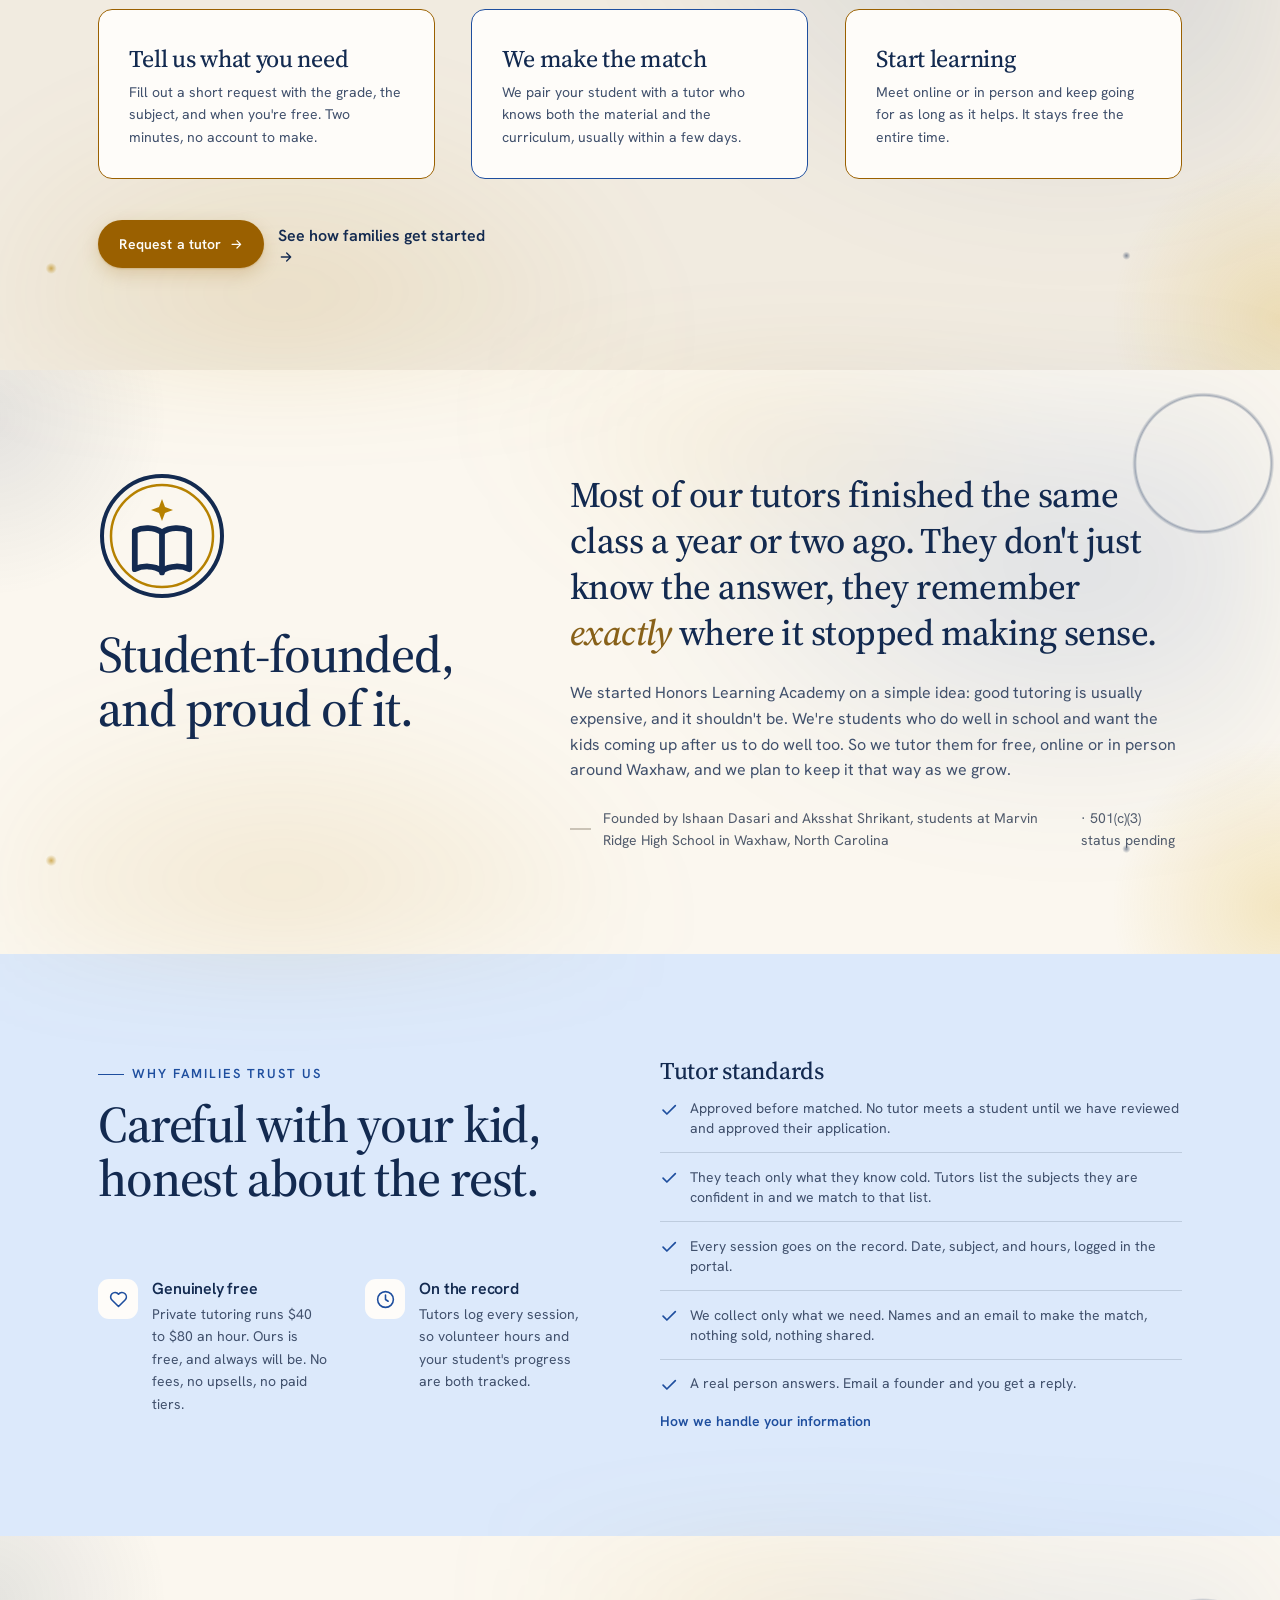
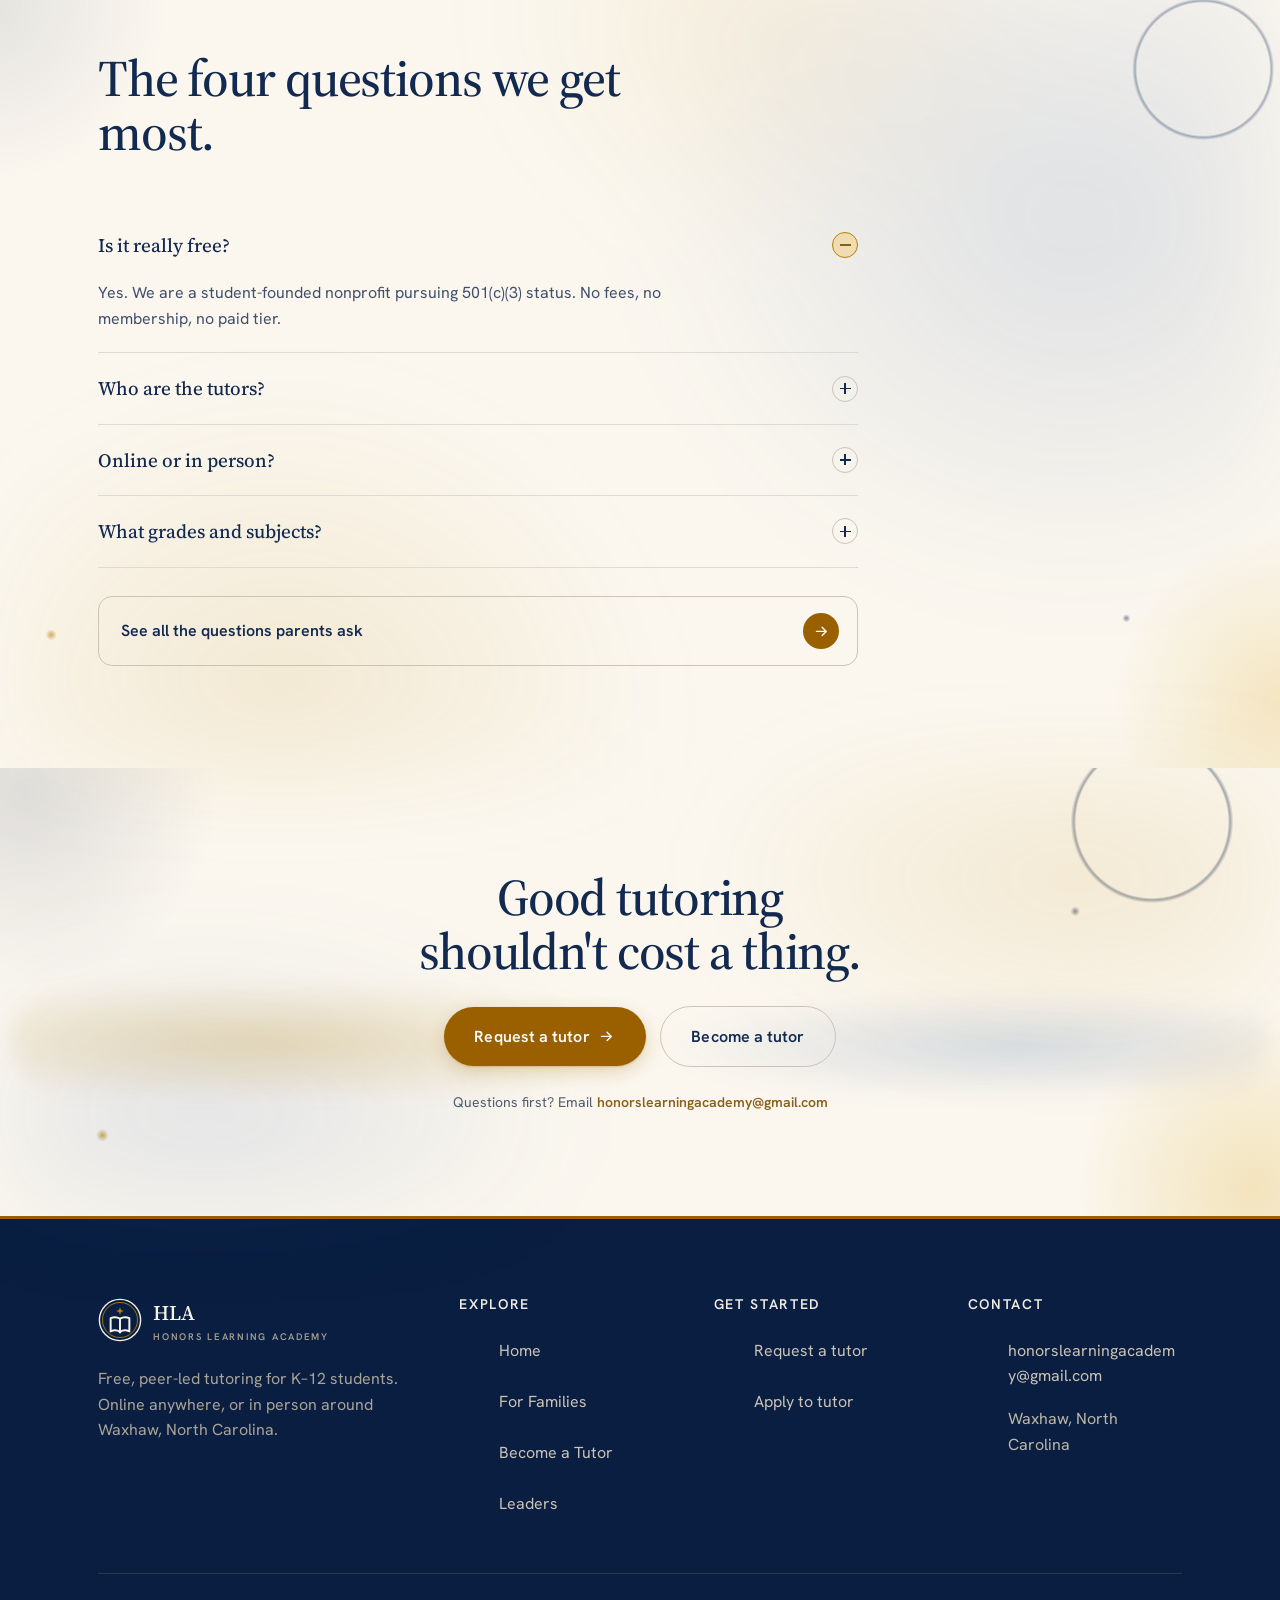
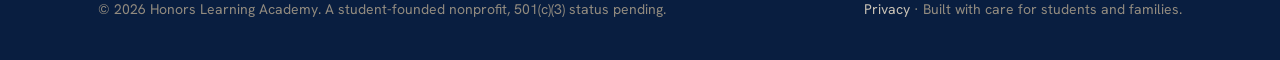
==== commit 8c78a025: "Add sticky mobile Request-a-tutor dock (index only) On phones the nav CTA is tucked inside the burge" ====
--- a/index.html
+++ b/index.html
@@ -292,6 +292,14 @@
 
   </main>
 
+  <!-- Sticky mobile CTA (index only). Shown/hidden by initCtaDock() in main.js. -->
+  <div class="cta-dock" data-cta-dock>
+    <div class="cta-dock__inner">
+      <span class="cta-dock__label">Free tutoring<small>K–12, online or near Waxhaw</small></span>
+      <a class="btn btn--primary" href="students.html#request">Request a tutor <span data-ic="arrow"></span></a>
+    </div>
+  </div>
+
   <div data-footer></div>
 
   <script src="js/config.js"></script>
--- a/css/styles.css
+++ b/css/styles.css
@@ -1,5 +1,5 @@
 /* ============================================================
-   Honors Learning Academy — Design System
+   Honors Learning Academy : Design System
    Premium editorial, light. Source Serif 4 + Hanken Grotesk.
    ============================================================ */
 
@@ -148,7 +148,10 @@
 .btn--ghost:hover { border-color: var(--ink); transform: translateY(-2px); }
 .btn--lg { padding: 1.05em 1.9em; font-size: var(--t-base); min-height: 56px; }
 .btn--block { width: 100%; }
-.btn:active { transform: translateY(0); }
+/* tap-press feedback: sink + darken, fast, no bounce (reduced-motion drops the move) */
+.btn:active { transform: translateY(1px); }
+.btn--primary:active, .btn--gold:active { background: oklch(47% 0.13 70); box-shadow: 0 1px 2px oklch(54% 0.125 72 / 0.30); }
+.btn--ghost:active { background: var(--paper-2); border-color: var(--ink); }
 
 .link-gold {
   color: var(--gold-ink); font-weight: 600; background-image: linear-gradient(var(--gold), var(--gold));
@@ -167,6 +170,17 @@
 .link-blue:hover { background-size: 100% 2px; color: var(--blue); }
 .link-blue svg { width: 1em; height: 1em; transition: transform .25s var(--ease); }
 .link-blue:hover svg { transform: translateX(3px); }
+
+/* ---- Touch pointers can't hover, so the growing-underline links never reveal
+   their underline and .link-blue never reveals its blue. Show those states at
+   rest when the primary pointer can't hover; the desktop hover animation is
+   untouched. Static at rest, so no motion is introduced. ---- */
+@media (hover: none) {
+  .link-gold, .subj__req, .trust-standards__link { background-size: 100% 1.5px; }
+  .link-blue { color: var(--blue); background-size: 100% 2px; }
+  a.team__name { text-decoration: underline; text-decoration-color: var(--gold-line); text-decoration-thickness: 1.5px; text-underline-offset: 3px; }
+  .footer__grid li a { text-decoration: underline; text-decoration-color: oklch(52% 0.03 256); text-decoration-thickness: 1px; text-underline-offset: 3px; }
+}
 
 /* contextual color shapes: a soft blurred blue + gold blob hugging the primary CTA clusters */
 .hero__btns, .cta-band .cluster { position: relative; }
@@ -177,6 +191,12 @@
   background:
     radial-gradient(46% 82% at 20% 52%, oklch(64% 0.135 80 / 0.22), transparent 72%),
     radial-gradient(40% 74% at 80% 56%, oklch(44% 0.140 260 / 0.16), transparent 72%);
+}
+/* On phones the CTA cluster is near full width; the -8% side bleed pushes the
+   blob past the viewport (a few px of real horizontal scroll). Drop the side
+   bleed at narrow widths, keep the vertical glow. */
+@media (max-width: 700px) {
+  .hero__btns::before, .cta-band .cluster::before { inset: -34% 0 -44% 0; }
 }
 
 /* ---- Cards ---- */
@@ -224,14 +244,18 @@
 
 /* ---- Footer ---- */
 .footer { background: var(--ink-invert); color: oklch(78% 0.02 84); padding-block: clamp(3rem, 6vw, 5rem) 2.5rem; border-top: 3px solid var(--gold-deep); }
-.footer a { color: oklch(82% 0.02 84); transition: color .2s var(--ease); }
+/* overflow-wrap:anywhere lets the long contact email break instead of forcing
+   the footer grid wider than a phone viewport (real horizontal-scroll cause) */
+.footer a { color: oklch(82% 0.02 84); overflow-wrap: anywhere; transition: color .2s var(--ease); }
 .footer a:hover { color: var(--gold-bright); }
 .footer h4 { color: oklch(94% 0.012 84); font-family: var(--sans); font-size: var(--t-sm); text-transform: uppercase; letter-spacing: 0.12em; font-weight: 600; margin-bottom: 1rem; }
 .footer__grid { display: grid; grid-template-columns: 1.5fr 1fr 1fr 1fr; gap: 2.5rem; }
 .footer__brand .brand { color: oklch(96% 0.012 84); }
 .footer__brand .brand small { color: oklch(70% 0.02 84); }
 .footer__social { display: flex; gap: 0.6rem; margin-top: 1.25rem; }
-.footer__social a { width: 40px; height: 40px; border: 1px solid oklch(40% 0.03 256); border-radius: 50%; display: grid; place-items: center; transition: border-color .2s var(--ease), background-color .2s var(--ease), transform .2s var(--ease); }
+.footer__social a { width: 44px; height: 44px; border: 1px solid oklch(40% 0.03 256); border-radius: 50%; display: grid; place-items: center; transition: border-color .2s var(--ease), background-color .2s var(--ease), transform .2s var(--ease); }
+/* footer nav/contact links: give the ~21px rows a real tap area on touch */
+.footer__grid li a { display: inline-block; padding-block: 0.5rem; }
 .footer__social a:hover { border-color: var(--gold-bright); background: oklch(30% 0.05 258); transform: translateY(-2px); }
 .footer__social svg { width: 18px; height: 18px; }
 .footer__bottom { margin-top: 3rem; padding-top: 1.5rem; border-top: 1px solid oklch(34% 0.03 256); display: flex; flex-wrap: wrap; gap: 1rem; justify-content: space-between; font-size: var(--t-sm); color: oklch(64% 0.02 84); }
@@ -241,6 +265,30 @@
 .announce__inner { display: flex; align-items: center; gap: 0.7rem; min-height: 42px; padding-block: 0.5rem; }
 .announce__dot { width: 7px; height: 7px; border-radius: 50%; background: var(--gold-bright); flex: none; box-shadow: 0 0 0 3px oklch(74% 0.15 84 / 0.28); }
 .announce p { margin: 0; max-width: none; }
+
+/* ---- Sticky mobile "Request a tutor" dock (index only). While scrolling, the
+   nav CTA is tucked inside the burger menu, so this keeps the primary action one
+   tap away. JS adds .show after the hero scrolls out and removes it as the
+   closing CTA approaches; it never overlaps the top nav. Mobile only. ---- */
+.cta-dock {
+  position: fixed; left: 0; right: 0; bottom: 0; z-index: 90;
+  background: oklch(97.6% 0.011 84 / 0.9);
+  backdrop-filter: saturate(140%) blur(10px); -webkit-backdrop-filter: saturate(140%) blur(10px);
+  border-top: 1px solid var(--line); box-shadow: 0 -6px 22px oklch(28% 0.045 256 / 0.10);
+  padding: 0.6rem clamp(1rem, 5vw, 1.5rem);
+  padding-bottom: max(0.6rem, env(safe-area-inset-bottom));
+  transform: translateY(110%); opacity: 0; visibility: hidden;
+  transition: transform .36s var(--ease), opacity .3s var(--ease), visibility 0s linear .36s;
+}
+.cta-dock.show { transform: none; opacity: 1; visibility: visible; transition: transform .4s var(--ease), opacity .3s var(--ease); }
+.cta-dock__inner { display: flex; align-items: center; justify-content: space-between; gap: 1rem; max-width: var(--maxw); margin-inline: auto; }
+.cta-dock__label { font-family: var(--serif); font-size: 1.02rem; font-weight: 500; color: var(--ink); line-height: 1.15; }
+.cta-dock__label small { display: block; font-family: var(--sans); font-size: 0.72rem; font-weight: 600; letter-spacing: 0.02em; color: var(--muted); }
+.cta-dock .btn { padding: 0.7em 1.15em; min-height: 44px; white-space: nowrap; }
+@media (min-width: 881px) { .cta-dock { display: none; } }
+@media (prefers-reduced-motion: reduce) {
+  .cta-dock, .cta-dock.show { transition: none; transform: none; }
+}
 
 /* ---- Stats ---- */
 .stat__value { font-family: var(--serif); font-size: clamp(2.2rem, 4vw, 3rem); font-weight: 480; color: var(--ink); line-height: 1; letter-spacing: -0.02em; }
@@ -258,8 +306,13 @@
 
 @media (prefers-reduced-motion: reduce) {
   .js .reveal { opacity: 1; transform: none; filter: none; transition: none; }
-  .btn, .card, .nav__link, .link-gold, .link-blue { transition: none !important; }
+  .btn, .card, .nav__link, .link-gold, .link-blue,
+  .door, .subj, .step, .footer__social a, .subj__req, .trust-standards__link,
+  .nav__burger, .nav__burger span, .nav__burger span::before, .nav__burger span::after { transition: none !important; }
   .btn:hover svg { transform: none; }
+  .link-blue:hover svg { transform: none; }
+  /* tap-press feedback: keep the color/bg change, drop the movement */
+  .btn:active, .footer__social a:active { transform: none; }
 }
 
 /* ---- Forms ---- */
@@ -280,12 +333,23 @@
 .field.invalid .error { display: block; }
 .choice-row { display: flex; flex-wrap: wrap; gap: 0.6rem; }
 .choice {
-  display: inline-flex; align-items: center; gap: 0.5em; padding: 0.6em 1em; border: 1.5px solid var(--line-strong);
+  display: inline-flex; align-items: center; gap: 0.5em; min-height: 44px; padding: 0.6em 1em; border: 1.5px solid var(--line-strong);
   border-radius: 100px; font-size: var(--t-sm); font-weight: 500; cursor: pointer; transition: all .2s var(--ease); user-select: none;
 }
-.choice input { position: absolute; opacity: 0; pointer-events: none; }
+/* visually hidden, but sized so the global .field input { width:100% } can't
+   stretch the radio and blow out horizontal scroll at phone width */
+.choice input { position: absolute; width: 1px; height: 1px; opacity: 0; pointer-events: none; }
 .choice:has(input:checked) { border-color: var(--ink); background: var(--ink); color: var(--paper); }
 .choice:hover { border-color: var(--ink); }
+
+/* ---- Tap-press feedback on interactive rows, pills, and icon buttons, so a
+   thumb gets a response the way a cursor gets :hover. Fast, short, no bounce;
+   movement is dropped under prefers-reduced-motion (color feedback remains). ---- */
+.nav__link:active { background: var(--paper-2); }
+.nav__burger:active { background: var(--paper-2); }
+.choice:active { border-color: var(--ink); background: var(--paper-2); }
+.subj__summary:active { background: var(--paper-2); }
+.footer__social a:active { transform: scale(0.92); border-color: var(--gold-bright); }
 
 /* ---- Utilities ---- */
 .u-center { text-align: center; }
@@ -374,7 +438,7 @@
 .door--tutor p, .door--family p { color: var(--on-blue); }
 .door .btn { margin-top: 1.5rem; }
 
-/* Subjects — clickable expand-on-tap cards (FAQ affordance, tighter grid) */
+/* Subjects : clickable expand-on-tap cards (FAQ affordance, tighter grid) */
 .subjects__hint { font-size: var(--t-sm); color: var(--muted); margin: -0.5rem 0 1.5rem; }
 .subjects__group + .subjects__group { margin-top: clamp(1.75rem, 3vw, 2.5rem); }
 .subjects__grid { display: grid; grid-template-columns: repeat(2, 1fr); gap: clamp(0.75rem, 1.5vw, 1.1rem); align-items: start; }
@@ -415,6 +479,14 @@
 .subj__req:hover { background-size: 100% 1.5px; }
 .subj__req svg { width: 1em; height: 1em; }
 
+/* Guarantee a 44px-tall tap target on standalone text-link CTAs. Their underline
+   is a bottom-anchored background, so vertical padding would detach it; a
+   centered transparent overlay grows the hit area with no visual change. */
+.subj__req, .link-blue, button.link-gold[data-reset] { position: relative; }
+.subj__req::after, .link-blue::after, button.link-gold[data-reset]::after {
+  content: ""; position: absolute; left: 0; right: 0; top: 50%; transform: translateY(-50%); height: 44px;
+}
+
 .subj--spec .subj__ic { background: var(--ink); color: var(--gold-bright); }
 
 /* AP prep: full-width, gold-forward feature row */
@@ -428,6 +500,8 @@
 
 /* Steps */
 .steps { display: grid; grid-template-columns: repeat(3, 1fr); gap: clamp(1.25rem, 3vw, 2.25rem); }
+/* four-step variant (tutors): 4 columns on desktop, collapses like .steps below 880 */
+.steps--four { grid-template-columns: repeat(4, 1fr); }
 .step {
   background: var(--surface);
   border: 1.5px solid var(--gold-deep);
@@ -766,3 +840,8 @@
   .footer__grid { grid-template-columns: 1fr 1fr; gap: 1.75rem; }
   .footer__brand { grid-column: 1 / -1; }
 }
+/* single column on phones: the long contact email gets full width (no ugly
+   mid-word wrap) and the link list stops feeling cramped */
+@media (max-width: 430px) {
+  .footer__grid { grid-template-columns: 1fr; gap: 1.5rem; }
+}
--- a/css/pages.css
+++ b/css/pages.css
@@ -1,5 +1,5 @@
 /* ============================================================
-   HLA — Page components: forms, FAQ, perks, portal, admin
+   HLA : Page components: forms, FAQ, perks, portal, admin
    Loaded after styles.css on inner pages.
    ============================================================ */
 
@@ -69,6 +69,19 @@
 .faq-more__arrow svg { width: 1.05em; height: 1.05em; }
 .faq-more:hover .faq-more__arrow { transform: translateX(3px); }
 @media (prefers-reduced-motion: reduce) { .faq summary .ic, .faq summary .ic::after { transition: none; } }
+
+/* ---- Tap-press feedback (pages): FAQ rows, the FAQ "next page" control, the
+   chat send button, and admin tabs, so a thumb gets a response the way a cursor
+   gets :hover. Reduced-motion drops the movement (color feedback remains). ---- */
+.faq summary:active { background: var(--paper-2); }
+.faq-more:active { background: var(--surface); border-color: var(--ink); transform: translateY(0); }
+.chat__send:active { transform: scale(0.94); background: oklch(47% 0.13 70); }
+.admin-tab:active { background: var(--paper-2); }
+@media (prefers-reduced-motion: reduce) {
+  .faq-more, .faq-more__arrow, .chat__send, .admin-tab, .switch .track::before { transition: none !important; }
+  .chat__send:active { transform: none; }
+  .admin-panel.active { animation: none; }
+}
 
 /* ============================================================
    Members Portal
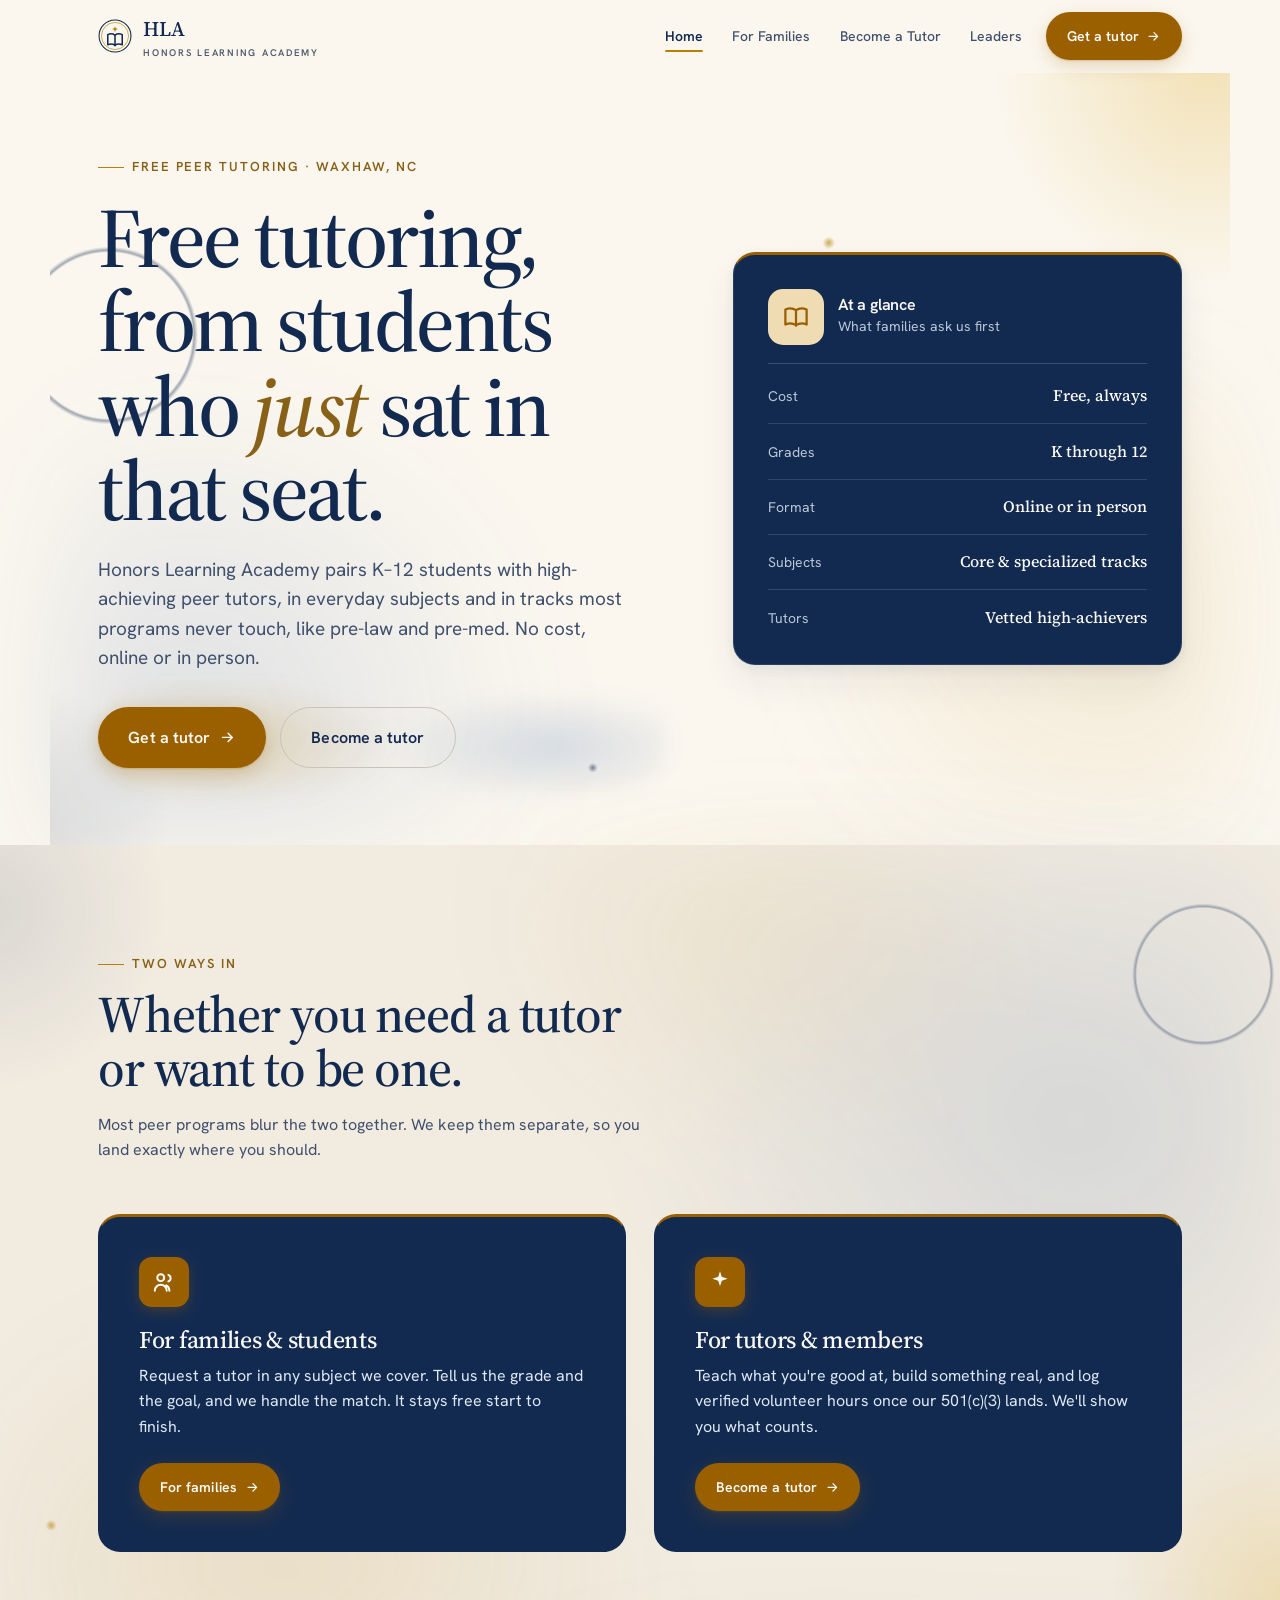
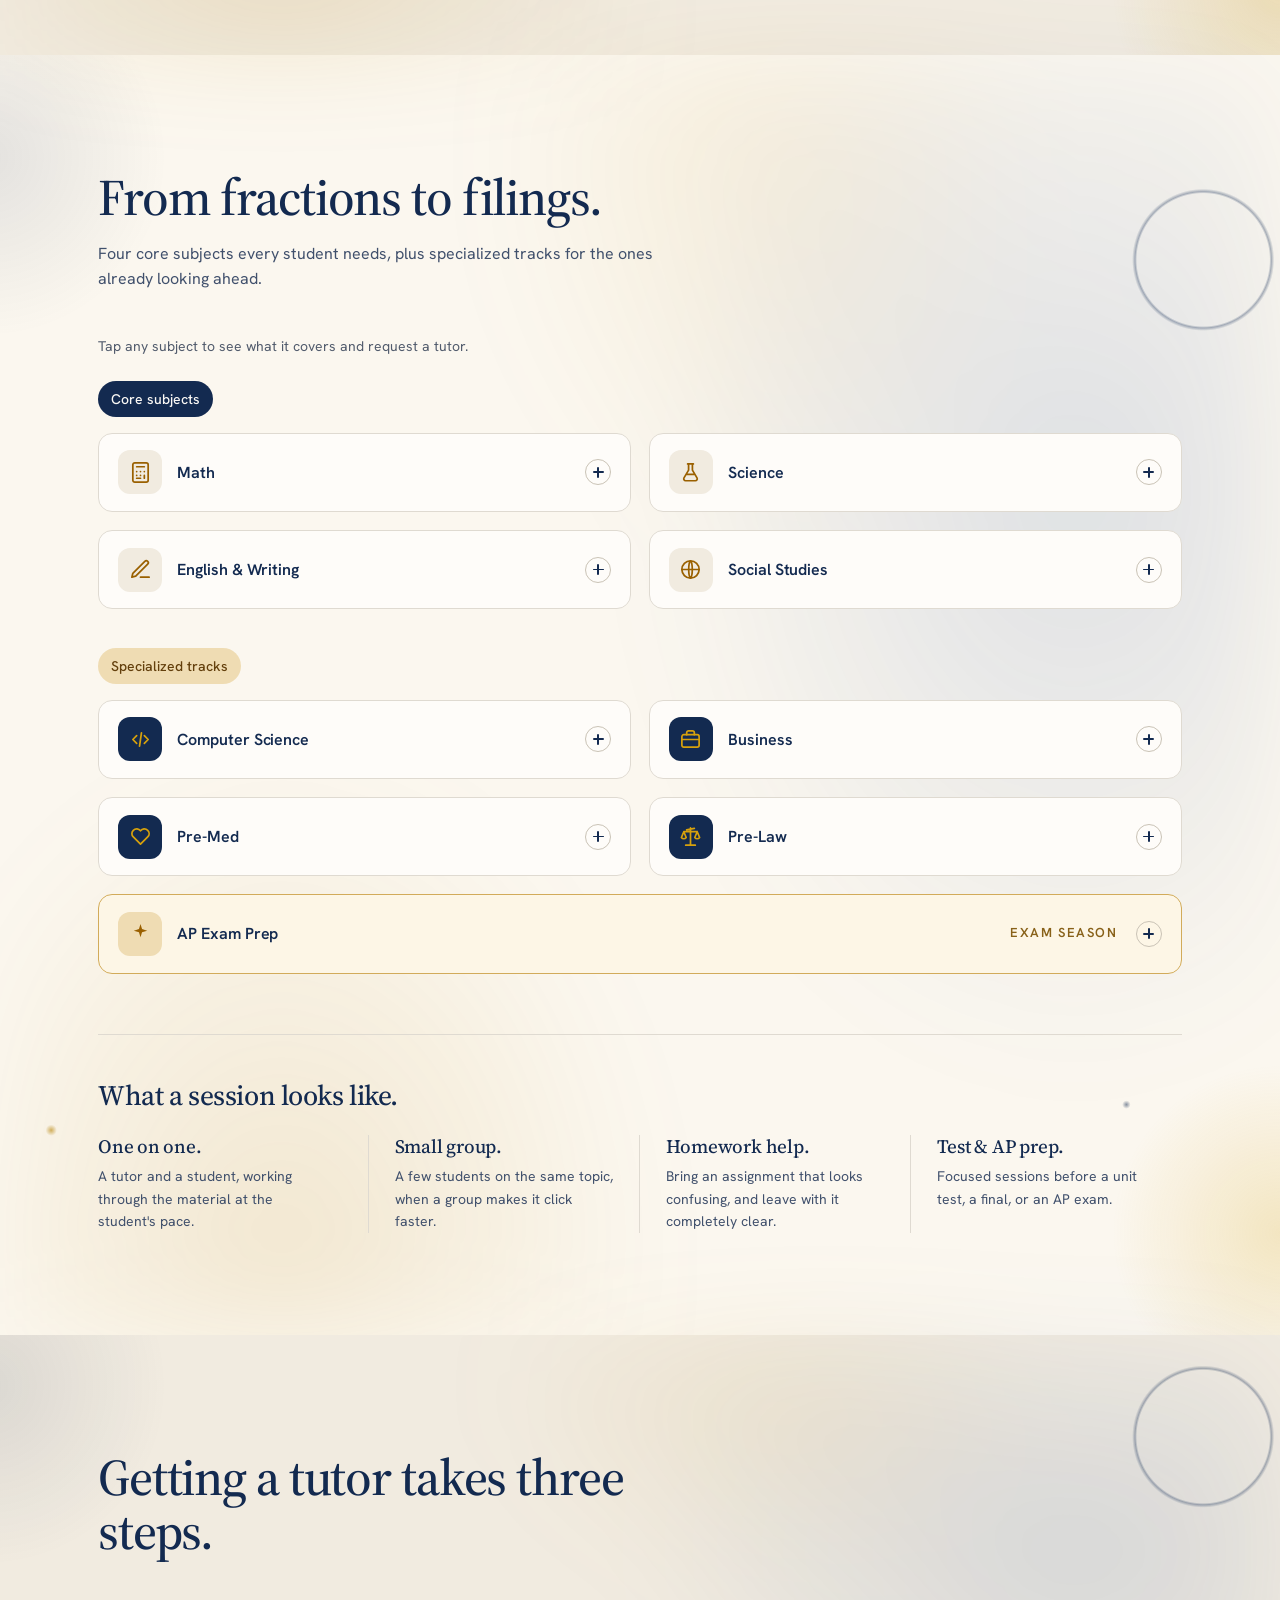
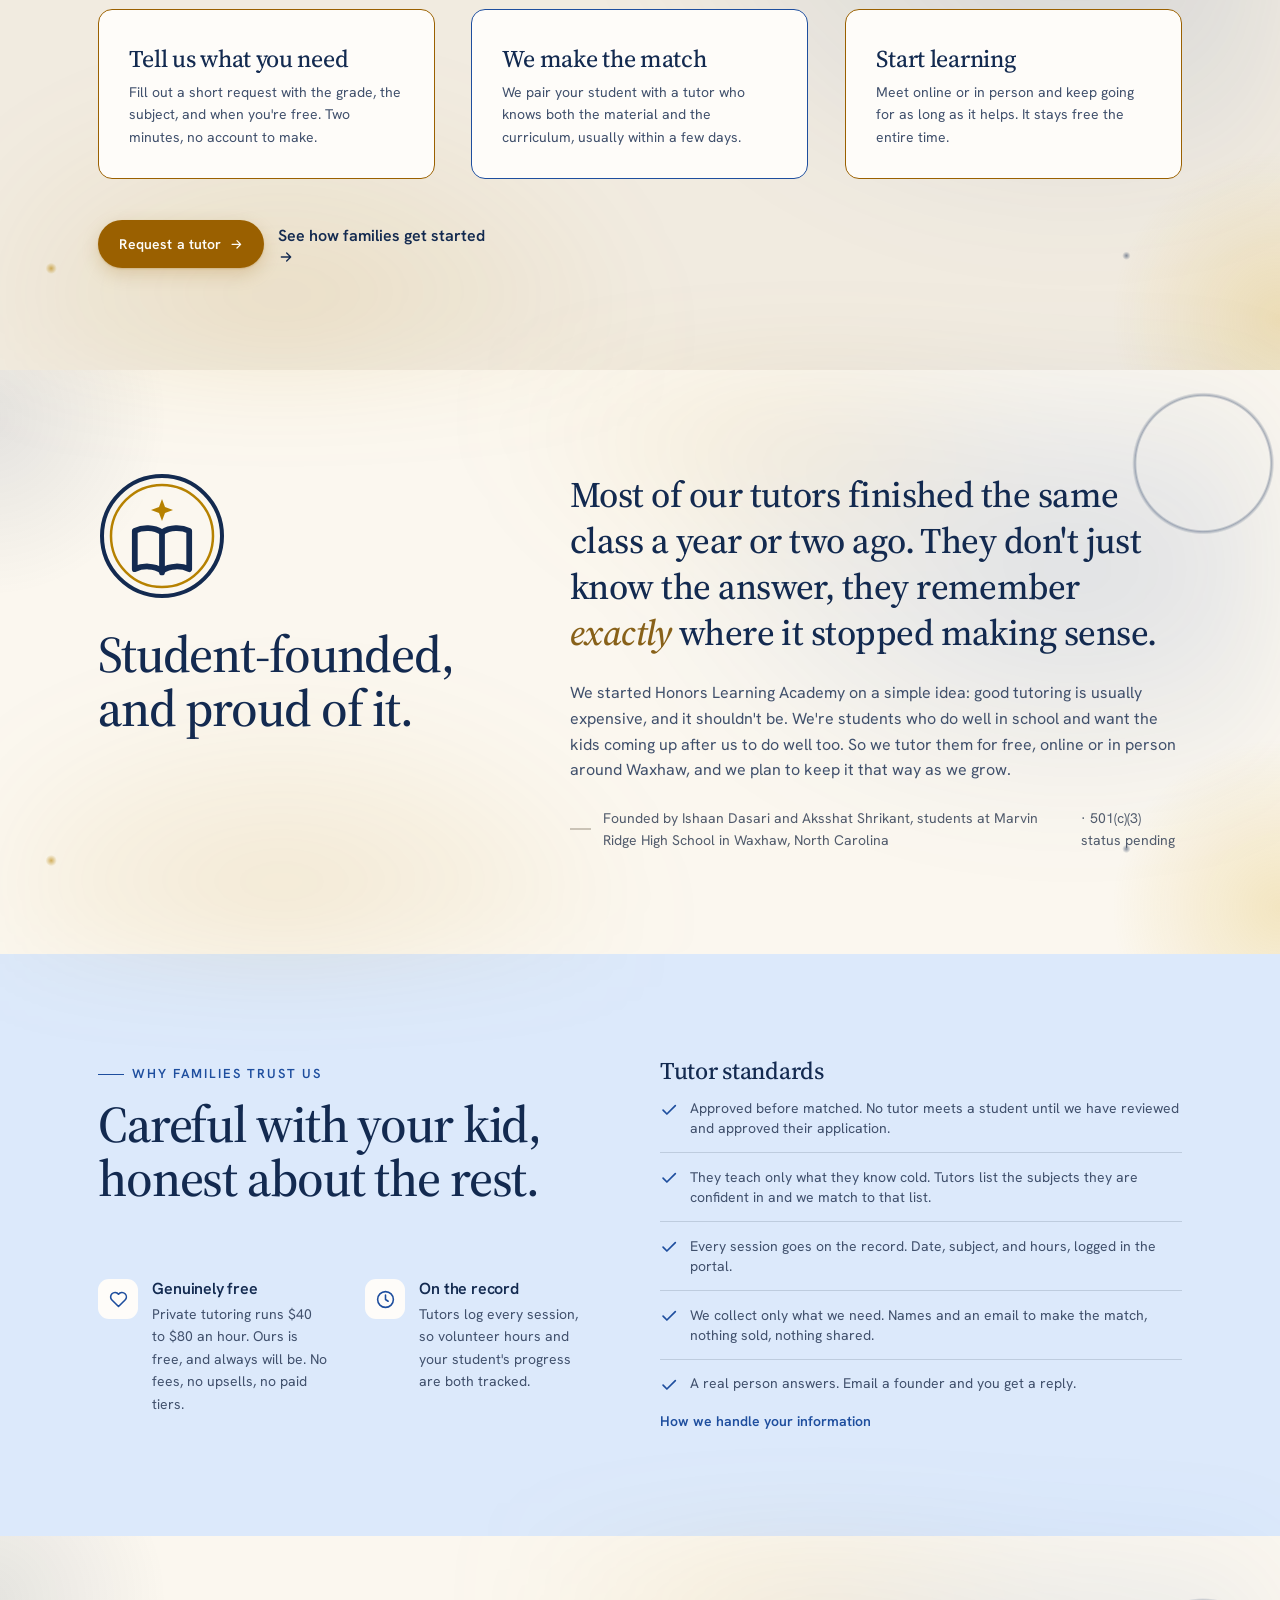
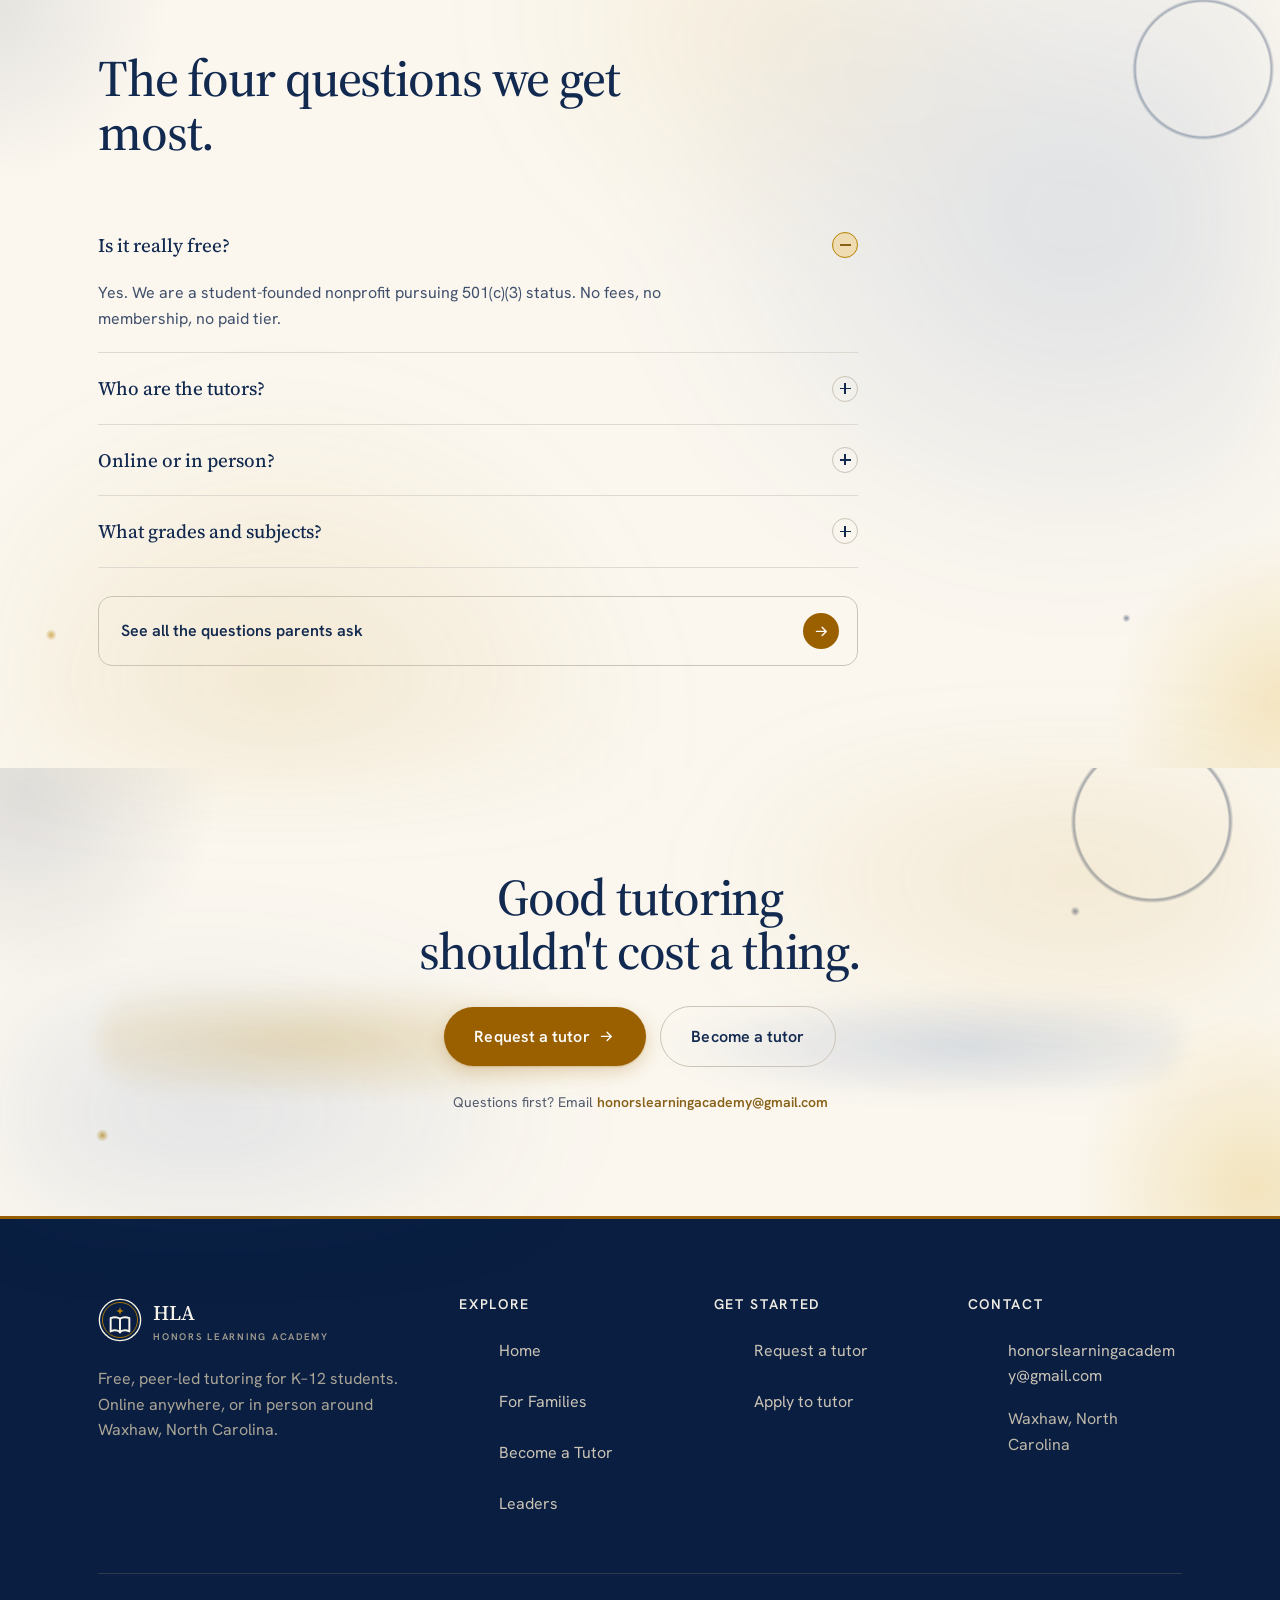
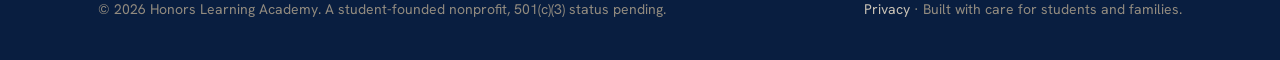
==== commit 4ca467e0: "Round 7: accessibility pass (nav focus, skip link, field contrast, form labels) From the full-site a" ====
--- a/index.html
+++ b/index.html
@@ -16,7 +16,7 @@
   <a class="skip-link" href="#main">Skip to content</a>
   <div data-nav></div>
 
-  <main id="main">
+  <main id="main" tabindex="-1">
 
     <!-- HERO -->
     <section class="hero wrap">
--- a/css/styles.css
+++ b/css/styles.css
@@ -182,21 +182,18 @@
   .footer__grid li a { text-decoration: underline; text-decoration-color: oklch(52% 0.03 256); text-decoration-thickness: 1px; text-underline-offset: 3px; }
 }
 
-/* contextual color shapes: a soft blurred blue + gold blob hugging the primary CTA clusters */
+/* contextual color shapes: a soft blurred blue + gold glow behind the primary
+   CTA clusters. No horizontal bleed: the cluster is full width, so any side
+   bleed pushes past the viewport and causes real horizontal scroll (on phones,
+   and at mid-desktop widths below the wrap max-width). Vertical glow only. */
 .hero__btns, .cta-band .cluster { position: relative; }
 .hero__btns > *, .cta-band .cluster > * { position: relative; z-index: 1; }
 .hero__btns::before, .cta-band .cluster::before {
-  content: ""; position: absolute; inset: -34% -8% -44% -8%; z-index: 0; pointer-events: none;
+  content: ""; position: absolute; inset: -34% 0 -44% 0; z-index: 0; pointer-events: none;
   border-radius: 60px; filter: blur(9px);
   background:
     radial-gradient(46% 82% at 20% 52%, oklch(64% 0.135 80 / 0.22), transparent 72%),
     radial-gradient(40% 74% at 80% 56%, oklch(44% 0.140 260 / 0.16), transparent 72%);
-}
-/* On phones the CTA cluster is near full width; the -8% side bleed pushes the
-   blob past the viewport (a few px of real horizontal scroll). Drop the side
-   bleed at narrow widths, keep the vertical glow. */
-@media (max-width: 700px) {
-  .hero__btns::before, .cta-band .cluster::before { inset: -34% 0 -44% 0; }
 }
 
 /* ---- Cards ---- */
@@ -321,7 +318,9 @@
 .field .req { color: var(--gold-ink); }
 .field .hint { font-size: var(--t-sm); color: var(--muted); }
 .field input, .field select, .field textarea {
-  width: 100%; padding: 0.8em 0.95em; border: 1.5px solid var(--line-strong); border-radius: var(--radius-sm);
+  /* border clears WCAG 1.4.11 (3:1) so the input boundary is visible (matches
+     the .choice pills; --line-strong was 1.71:1). */
+  width: 100%; padding: 0.8em 0.95em; border: 1.5px solid oklch(62% 0.02 84); border-radius: var(--radius-sm);
   background: var(--surface); color: var(--ink); font-size: var(--t-base);
   transition: border-color .2s var(--ease), box-shadow .2s var(--ease);
 }
@@ -333,7 +332,10 @@
 .field.invalid .error { display: block; }
 .choice-row { display: flex; flex-wrap: wrap; gap: 0.6rem; }
 .choice {
-  display: inline-flex; align-items: center; gap: 0.5em; min-height: 44px; padding: 0.6em 1em; border: 1.5px solid var(--line-strong);
+  display: inline-flex; align-items: center; gap: 0.5em; min-height: 44px; padding: 0.6em 1em;
+  /* resting border clears WCAG 1.4.11 (3:1) so an unchecked pill reads as a control;
+     hover/checked promote it to --ink. (--line-strong is too light here at 1.71:1.) */
+  border: 1.5px solid oklch(62% 0.02 84);
   border-radius: 100px; font-size: var(--t-sm); font-weight: 500; cursor: pointer; transition: all .2s var(--ease); user-select: none;
 }
 /* visually hidden, but sized so the global .field input { width:100% } can't
@@ -824,9 +826,12 @@
   .nav__links {
     position: fixed; inset: 72px 0 auto 0; flex-direction: column; align-items: stretch; gap: 0.25rem;
     background: var(--paper); border-bottom: 1px solid var(--line); padding: 1rem clamp(1.25rem, 5vw, 3rem) 1.5rem;
-    transform: translateY(-130%); transition: transform .4s var(--ease); box-shadow: var(--shadow-md); z-index: 99;
+    transform: translateY(-130%); box-shadow: var(--shadow-md); z-index: 99;
+    /* closed = out of the tab order. It used to only translate off-screen, so a
+       keyboard/switch user tabbed into invisible off-screen nav links. */
+    visibility: hidden; transition: transform .4s var(--ease), visibility 0s linear .4s;
   }
-  .nav.open .nav__links { transform: translateY(0); }
+  .nav.open .nav__links { transform: translateY(0); visibility: visible; transition: transform .4s var(--ease); }
   .nav__link { padding: 0.85em 0.5em; font-size: var(--t-base); border-bottom: 1px solid var(--line); border-radius: 0; }
   .nav__link:hover { background: transparent; }
   .nav__link.active::after { display: none; }
--- a/css/pages.css
+++ b/css/pages.css
@@ -37,6 +37,46 @@
 @keyframes pop { from { opacity: 0; transform: scale(.96); } to { opacity: 1; transform: none; } }
 @media (prefers-reduced-motion: reduce) { .form-success.show { animation: none; } }
 
+/* ============================================================
+   Multi-step request flow (students): a button-driven version of
+   the request form. Reuses .choice / .field / .btn / .form-success;
+   the plain <form> stays as the no-JS fallback.
+   ============================================================ */
+.reqflow[hidden] { display: none; }
+.reqflow__progress { display: flex; align-items: center; justify-content: space-between; gap: 1rem; margin-bottom: 1.6rem; }
+.reqflow__count { font-family: var(--sans); font-size: var(--t-eyebrow); font-weight: 600; text-transform: uppercase; letter-spacing: 0.14em; color: var(--gold-ink); margin: 0; }
+.reqflow__dots { list-style: none; display: flex; gap: 0.45rem; margin: 0; padding: 0; }
+.reqflow__dots li { width: 8px; height: 8px; border-radius: 50%; background: var(--line-strong); transition: background-color .2s var(--ease), transform .2s var(--ease); }
+.reqflow__dots li.done { background: var(--gold-deep); }
+.reqflow__dots li.current { background: var(--ink); transform: scale(1.18); }
+.reqflow__step[hidden] { display: none; }
+.reqflow__q { font-family: var(--serif); font-weight: 500; font-size: var(--t-xl); color: var(--ink); line-height: 1.2; letter-spacing: -0.01em; }
+.reqflow__q:focus, .reqflow__err:focus { outline: none; }
+.reqflow__hint { font-size: var(--t-sm); color: var(--muted); margin: 0.5rem 0 0; }
+.reqflow__choices { display: flex; flex-wrap: wrap; gap: 0.6rem; margin-top: 1.35rem; }
+.reqflow__group + .reqflow__group { margin-top: 1.35rem; }
+.reqflow__grouplabel { font-size: var(--t-eyebrow); font-weight: 600; text-transform: uppercase; letter-spacing: 0.12em; color: var(--muted); margin: 0 0 0.7rem; }
+.reqflow__other { margin-top: 1.1rem; max-width: 400px; }
+.reqflow__step .field { margin-bottom: 1.25rem; }
+.reqflow__step .field:last-of-type { margin-bottom: 0; }
+.reqflow__err { font-size: var(--t-sm); color: oklch(50% 0.18 25); margin: 1.1rem 0 0; display: none; }
+.reqflow__err.show { display: block; }
+.reqflow__nav { display: flex; align-items: center; gap: 0.85rem; margin-top: 2rem; }
+.reqflow__next { margin-left: auto; }
+.reqflow__step .fineprint { font-size: var(--t-sm); color: var(--muted); margin-top: 1.35rem; display: flex; gap: 0.5rem; align-items: flex-start; }
+.reqflow__step .fineprint svg { width: 16px; height: 16px; color: var(--green); flex: none; margin-top: 2px; }
+.reqflow__success[hidden] { display: none; }
+.reqflow__success:not([hidden]) { display: block; animation: pop .5s var(--ease); }
+@keyframes reqfade { from { opacity: 0; } to { opacity: 1; } }
+.reqflow__step.is-active { animation: reqfade .16s var(--ease); }
+@media (prefers-reduced-motion: reduce) {
+  .reqflow__step.is-active { animation: none; }
+  .reqflow__success:not([hidden]) { animation: none; }
+  .reqflow__dots li { transition: none; }
+}
+/* keyboard focus ring on choice pills (their inputs are visually hidden) */
+.choice:has(input:focus-visible) { outline: 2.5px solid var(--gold); outline-offset: 3px; }
+
 /* FAQ via <details> */
 .faq { max-width: 760px; }
 .faq details { border-bottom: 1px solid var(--line); }
@@ -82,6 +122,18 @@
   .chat__send:active { transform: none; }
   .admin-panel.active { animation: none; }
 }
+
+/* ============================================================
+   Matching explainer (students): a calm, numbered walkthrough of
+   one illustrative match. No live data, no interactivity.
+   ============================================================ */
+.match { list-style: none; max-width: 680px; margin: 0; padding: 0; display: grid; gap: clamp(1.75rem, 3.5vw, 2.6rem); }
+.match__step { display: grid; grid-template-columns: auto 1fr; column-gap: clamp(1rem, 2.5vw, 1.5rem); align-items: baseline; }
+.match__num { font-family: var(--serif); font-weight: 500; font-size: clamp(1.9rem, 4vw, 2.4rem); line-height: 1; color: var(--gold-ink); font-variant-numeric: tabular-nums; letter-spacing: -0.02em; }
+.match__title { font-family: var(--serif); font-weight: 500; font-size: var(--t-lg); color: var(--ink); line-height: 1.2; letter-spacing: -0.01em; }
+.match__body > p { font-size: var(--t-base); color: var(--ink-soft); margin: 0.4rem 0 0; max-width: 52ch; }
+.match__tags { display: flex; flex-wrap: wrap; gap: 0.5rem; margin-top: 0.9rem; }
+.match__note { max-width: 640px; margin-top: clamp(1.75rem, 3.5vw, 2.75rem); padding-top: 1.3rem; border-top: 1px solid var(--line); color: var(--ink); font-weight: 500; }
 
 /* ============================================================
    Members Portal
@@ -108,7 +160,7 @@
 .msg--user { align-self: flex-end; background: var(--ink); color: var(--paper); border-bottom-right-radius: 5px; }
 .chat__quick { display: flex; flex-wrap: wrap; gap: 0.5rem; padding: 0 1.25rem 0.5rem; }
 .chat__input { display: flex; gap: 0.6rem; padding: 1rem 1.25rem; border-top: 1px solid var(--line); background: var(--paper); }
-.chat__input input { flex: 1; padding: 0.75em 1em; border: 1.5px solid var(--line-strong); border-radius: 100px; background: var(--surface); font-size: var(--t-base); }
+.chat__input input { flex: 1; padding: 0.75em 1em; border: 1.5px solid oklch(62% 0.02 84); border-radius: 100px; background: var(--surface); font-size: var(--t-base); }
 .chat__input input:focus { outline: none; border-color: var(--gold); box-shadow: 0 0 0 3px var(--gold-soft); }
 .chat__send { width: 46px; height: 46px; flex: none; border-radius: 50%; background: var(--gold-deep); color: oklch(99% 0.005 84); display: grid; place-items: center; transition: background-color .2s var(--ease), transform .2s var(--ease); }
 .chat__send:hover { background: oklch(50% 0.135 70); transform: translateY(-1px); }
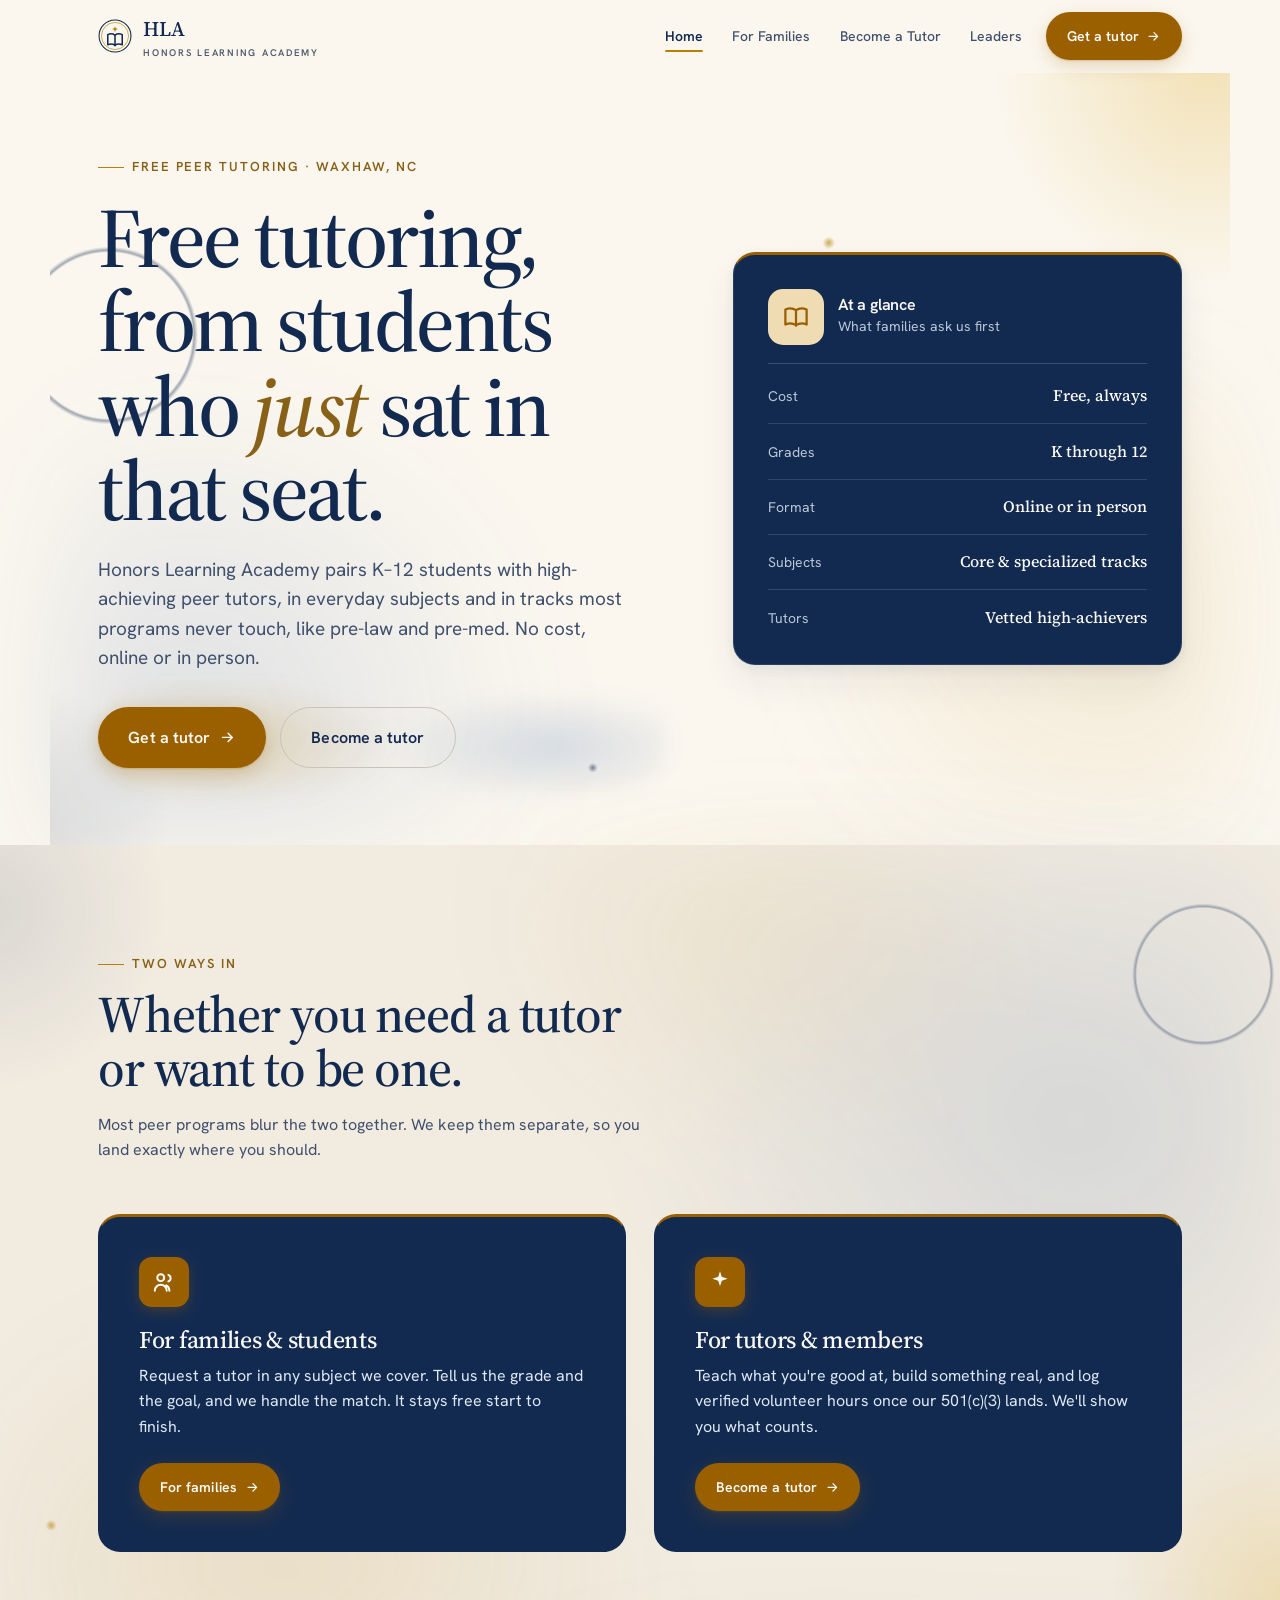
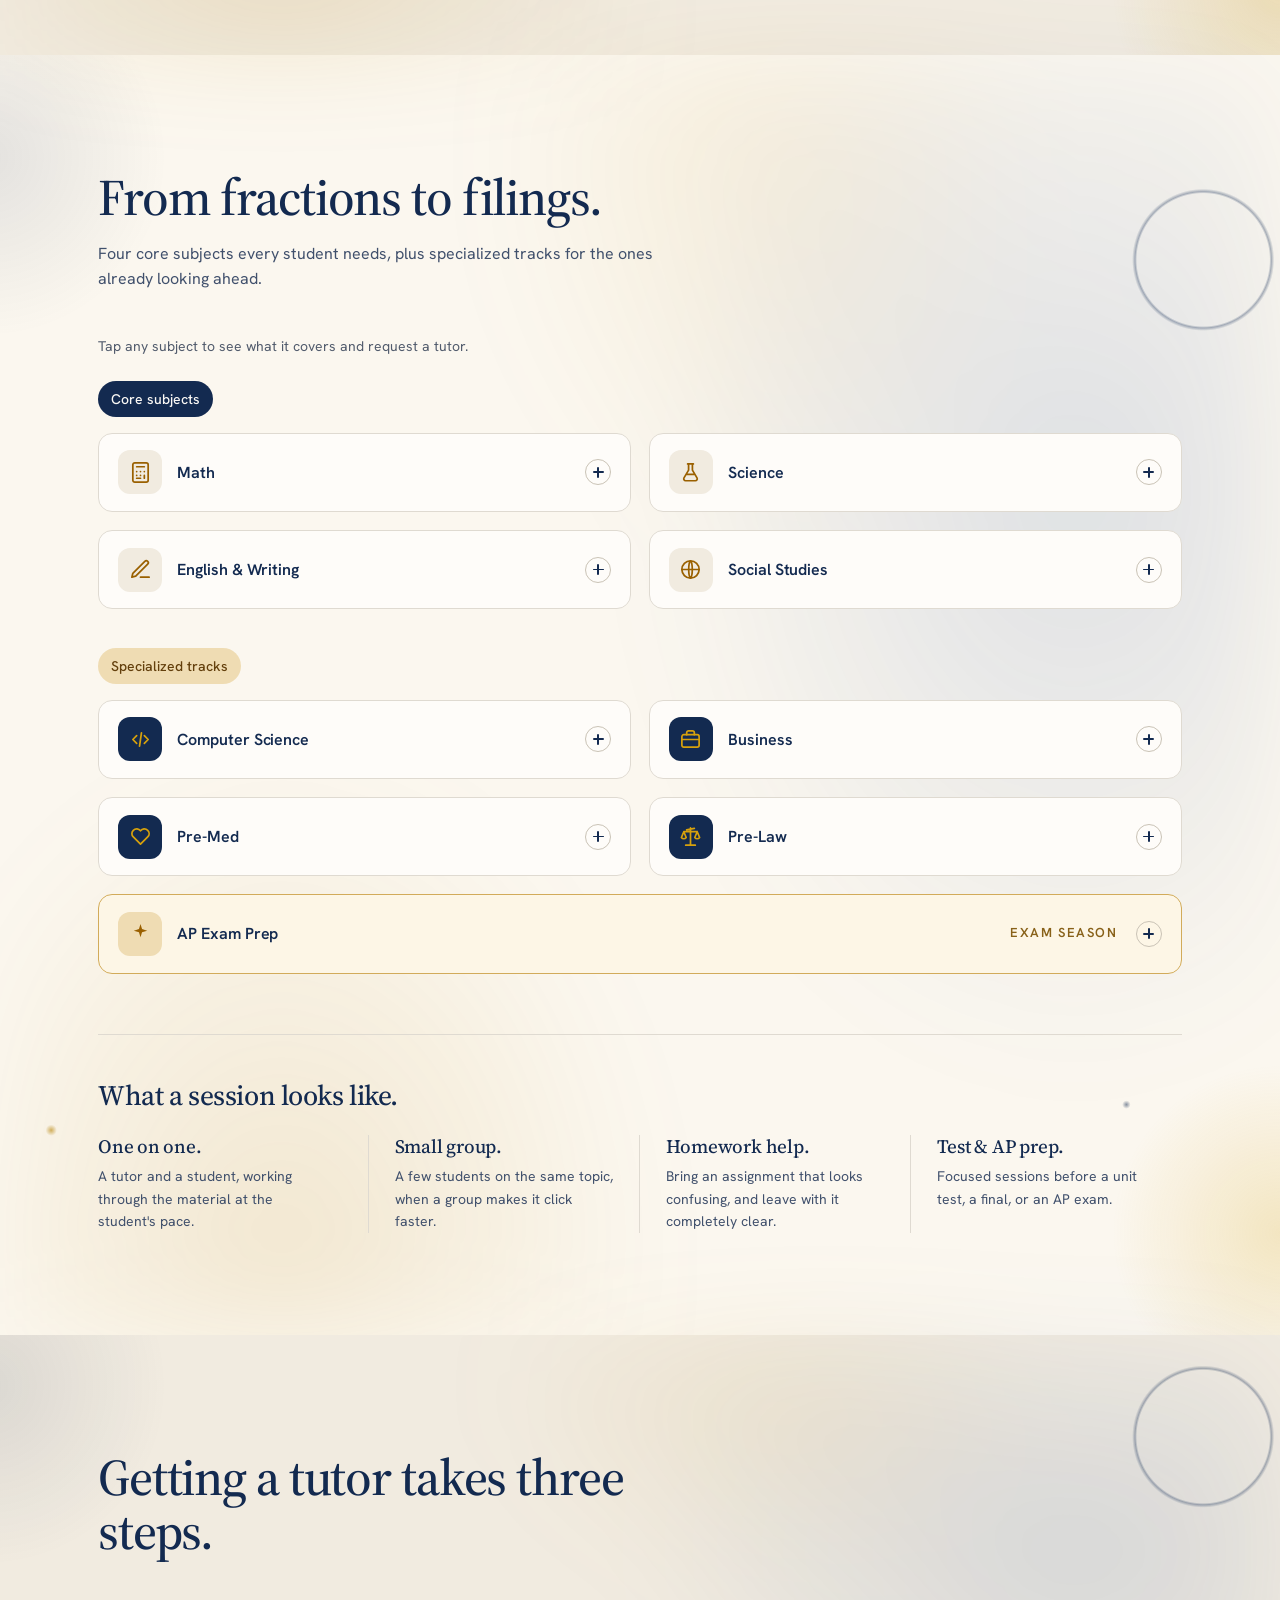
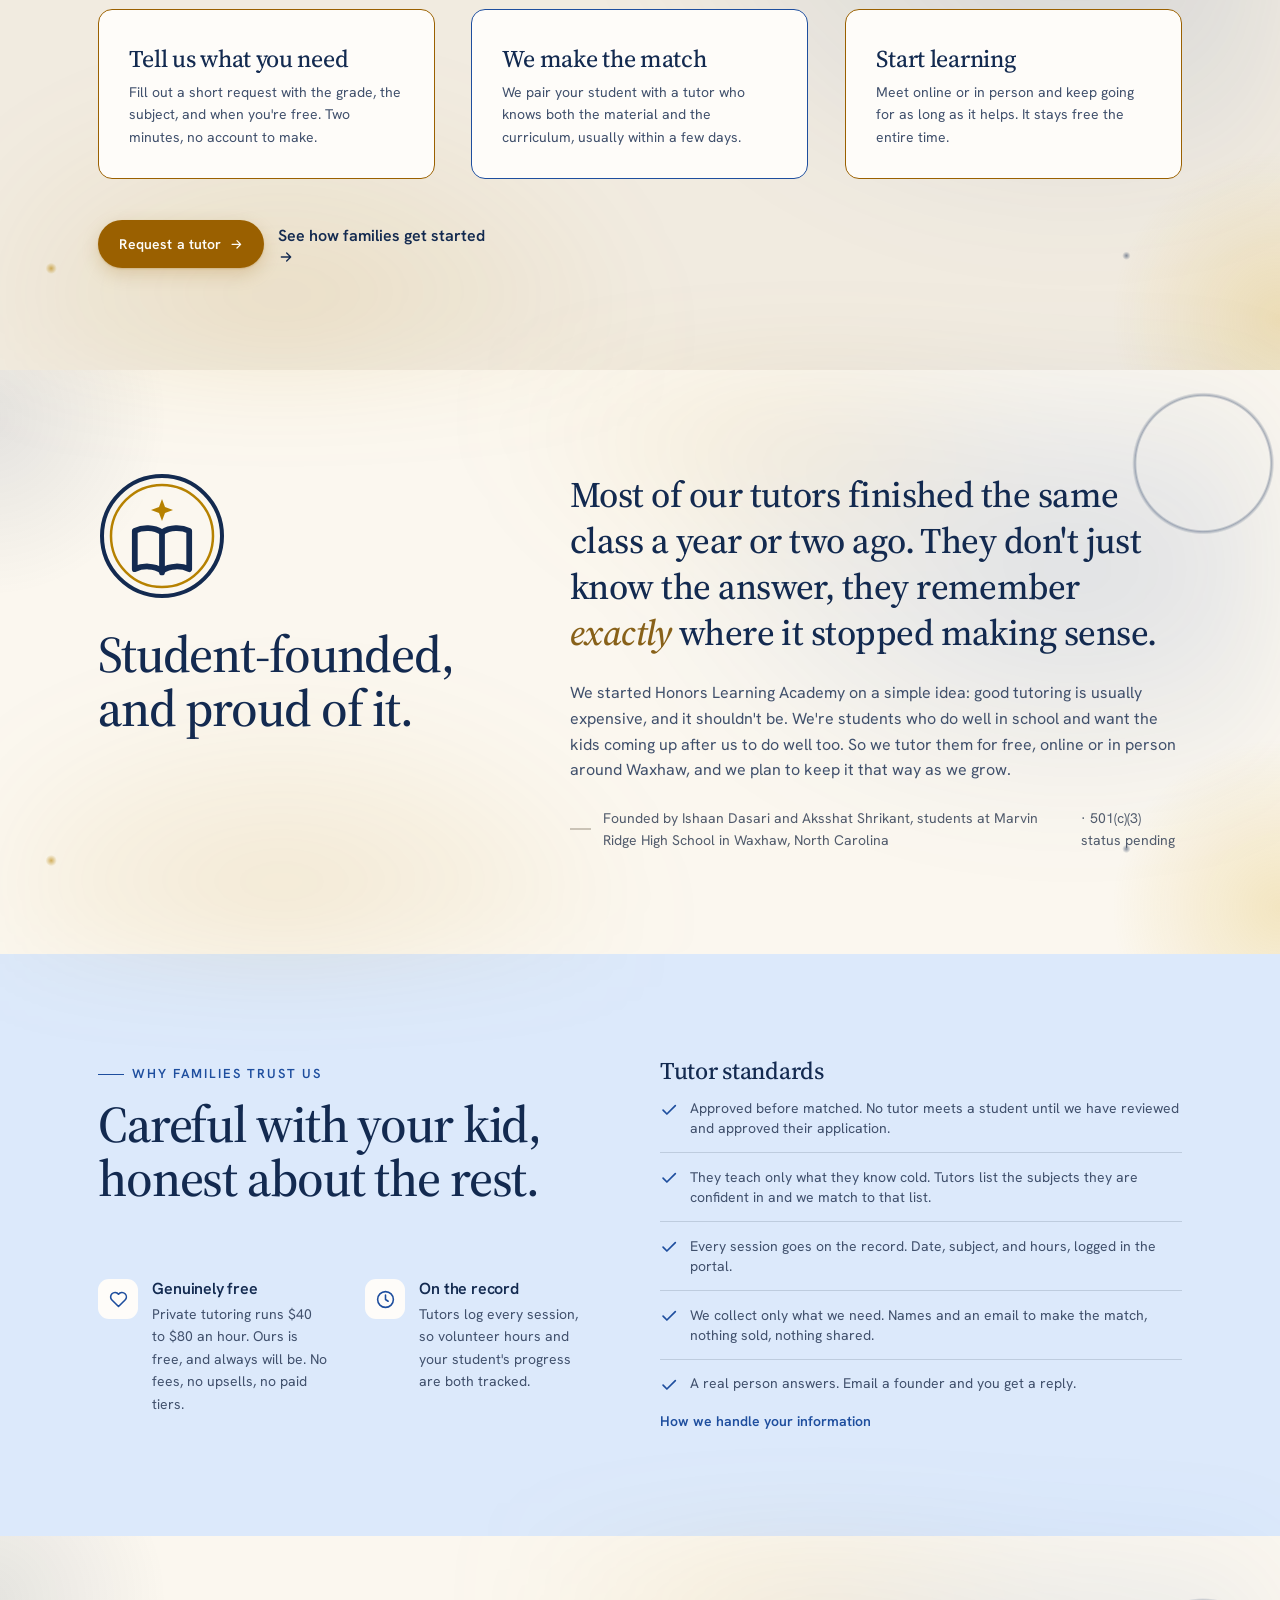
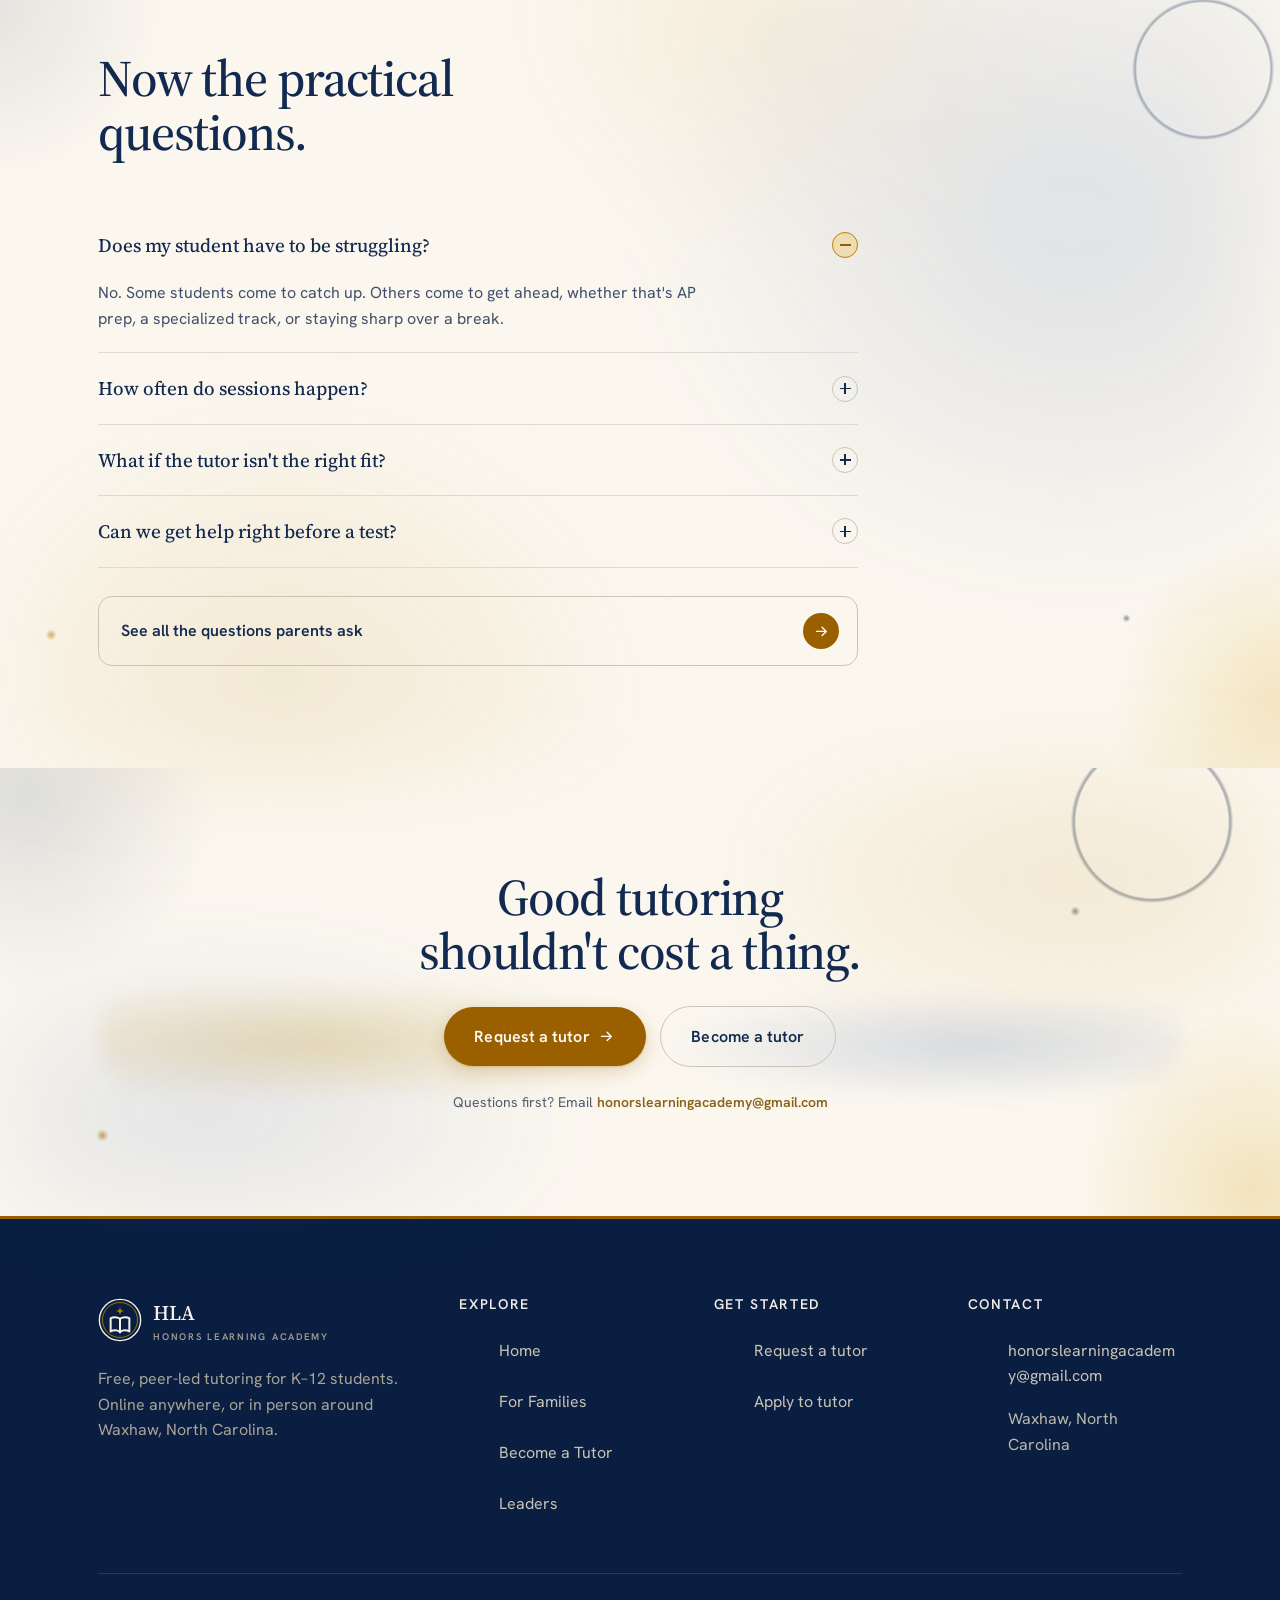
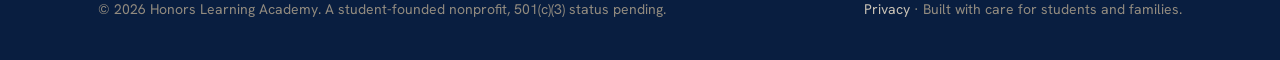
==== commit aa2da8c7: "Home FAQ: replace restated questions with practical ones The four home FAQ items each repeated conte" ====
--- a/index.html
+++ b/index.html
@@ -251,24 +251,24 @@
     <section class="section">
       <div class="wrap">
         <div class="sec-head reveal">
-          <h2>The four questions we get most.</h2>
+          <h2>Now the practical questions.</h2>
         </div>
         <div class="faq reveal">
           <details open>
-            <summary>Is it really free?<span class="ic"></span></summary>
-            <div class="faq__body">Yes. We are a student-founded nonprofit pursuing 501(c)(3) status. No fees, no membership, no paid tier.</div>
+            <summary>Does my student have to be struggling?<span class="ic"></span></summary>
+            <div class="faq__body">No. Some students come to catch up. Others come to get ahead, whether that's AP prep, a specialized track, or staying sharp over a break.</div>
           </details>
           <details>
-            <summary>Who are the tutors?<span class="ic"></span></summary>
-            <div class="faq__body">High-achieving high school and college students we review and approve before they ever meet your child. Most recently sat in the same class.</div>
+            <summary>How often do sessions happen?<span class="ic"></span></summary>
+            <div class="faq__body">As often as it helps. Once you're matched, you and your tutor set the schedule between you, and you can change it as the term goes on.</div>
           </details>
           <details>
-            <summary>Online or in person?<span class="ic"></span></summary>
-            <div class="faq__body">Both. Online works anywhere. In person happens around Waxhaw, North Carolina.</div>
+            <summary>What if the tutor isn't the right fit?<span class="ic"></span></summary>
+            <div class="faq__body">Tell us and we'll match you with someone else. No awkward conversation, and no cost either way.</div>
           </details>
           <details>
-            <summary>What grades and subjects?<span class="ic"></span></summary>
-            <div class="faq__body">Kindergarten through 12th. Math, science, English and writing, and social studies, plus computer science, business, pre-med, and pre-law. We also offer focused AP exam prep.</div>
+            <summary>Can we get help right before a test?<span class="ic"></span></summary>
+            <div class="faq__body">Yes, and families do. Just know a match takes a few days, so the earlier you ask, the more time your tutor has to actually prepare.</div>
           </details>
         </div>
         <a class="faq-more reveal" href="students.html#faq">
